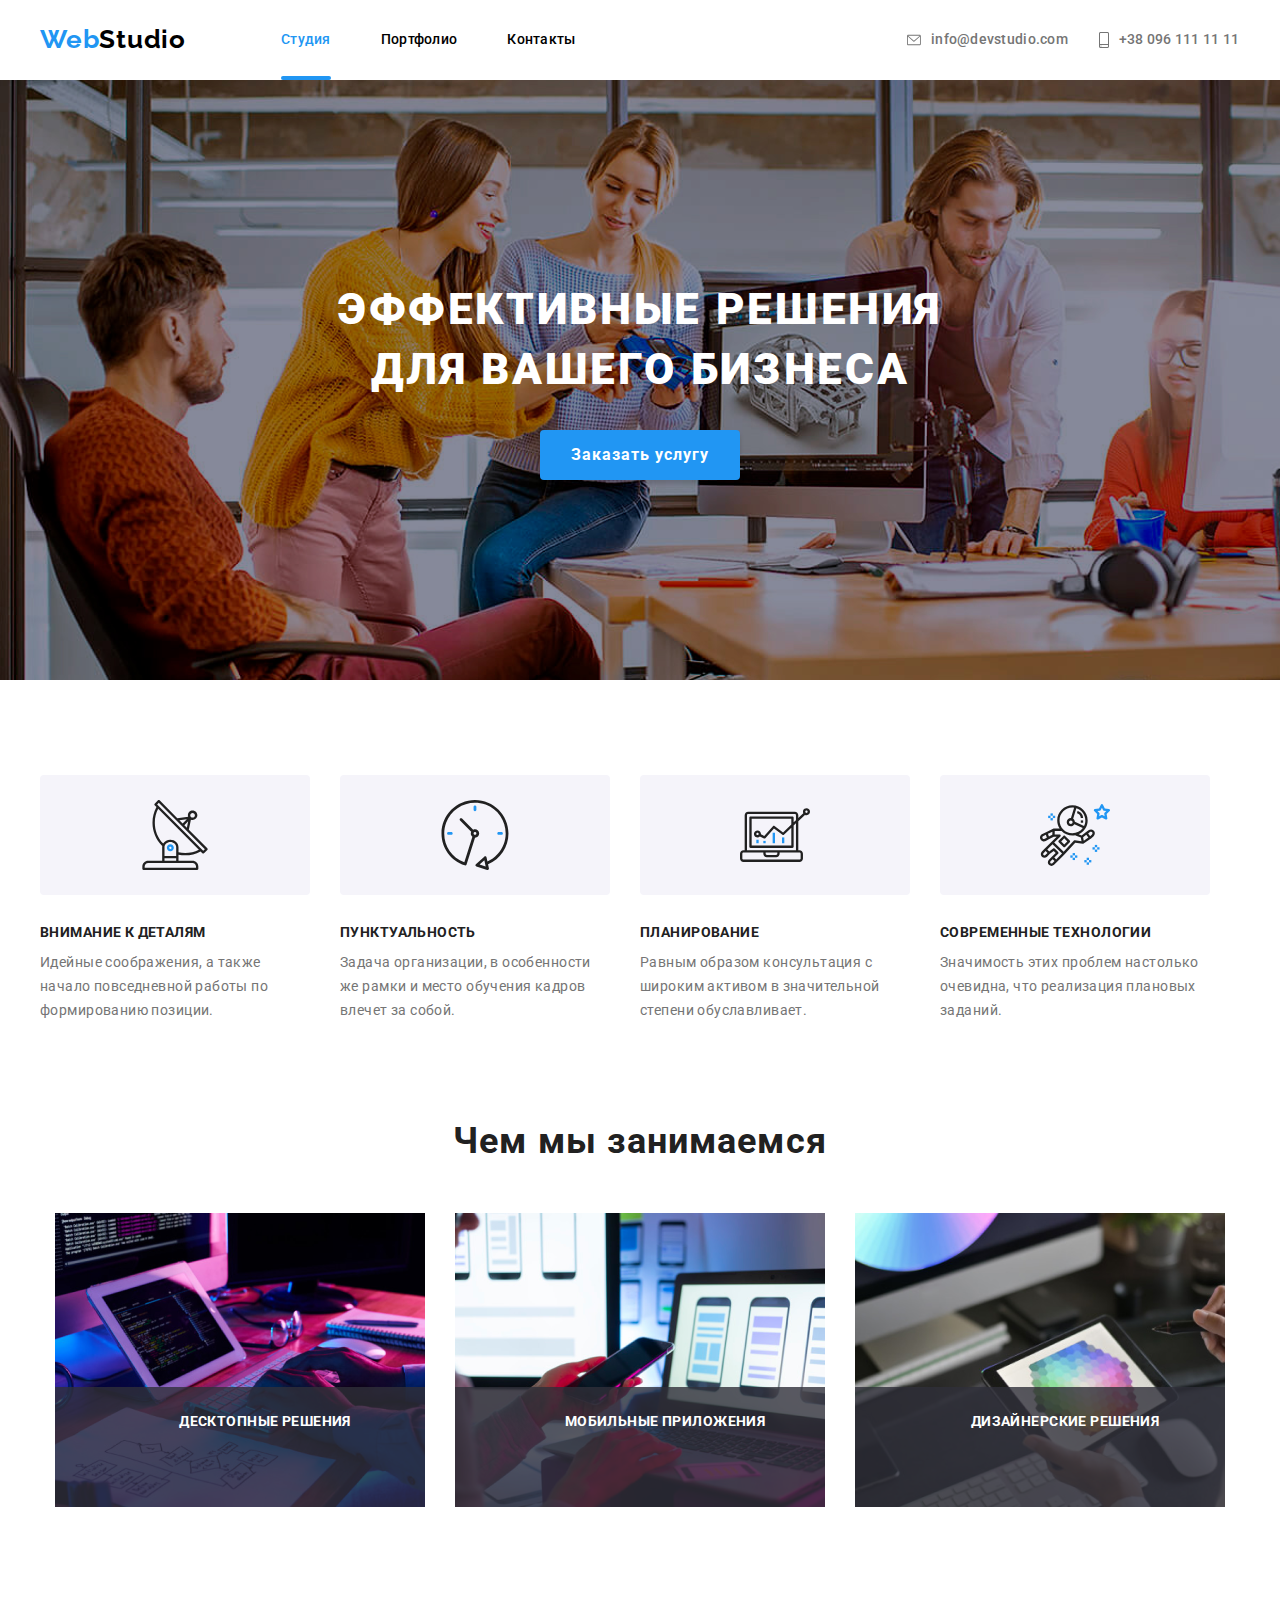
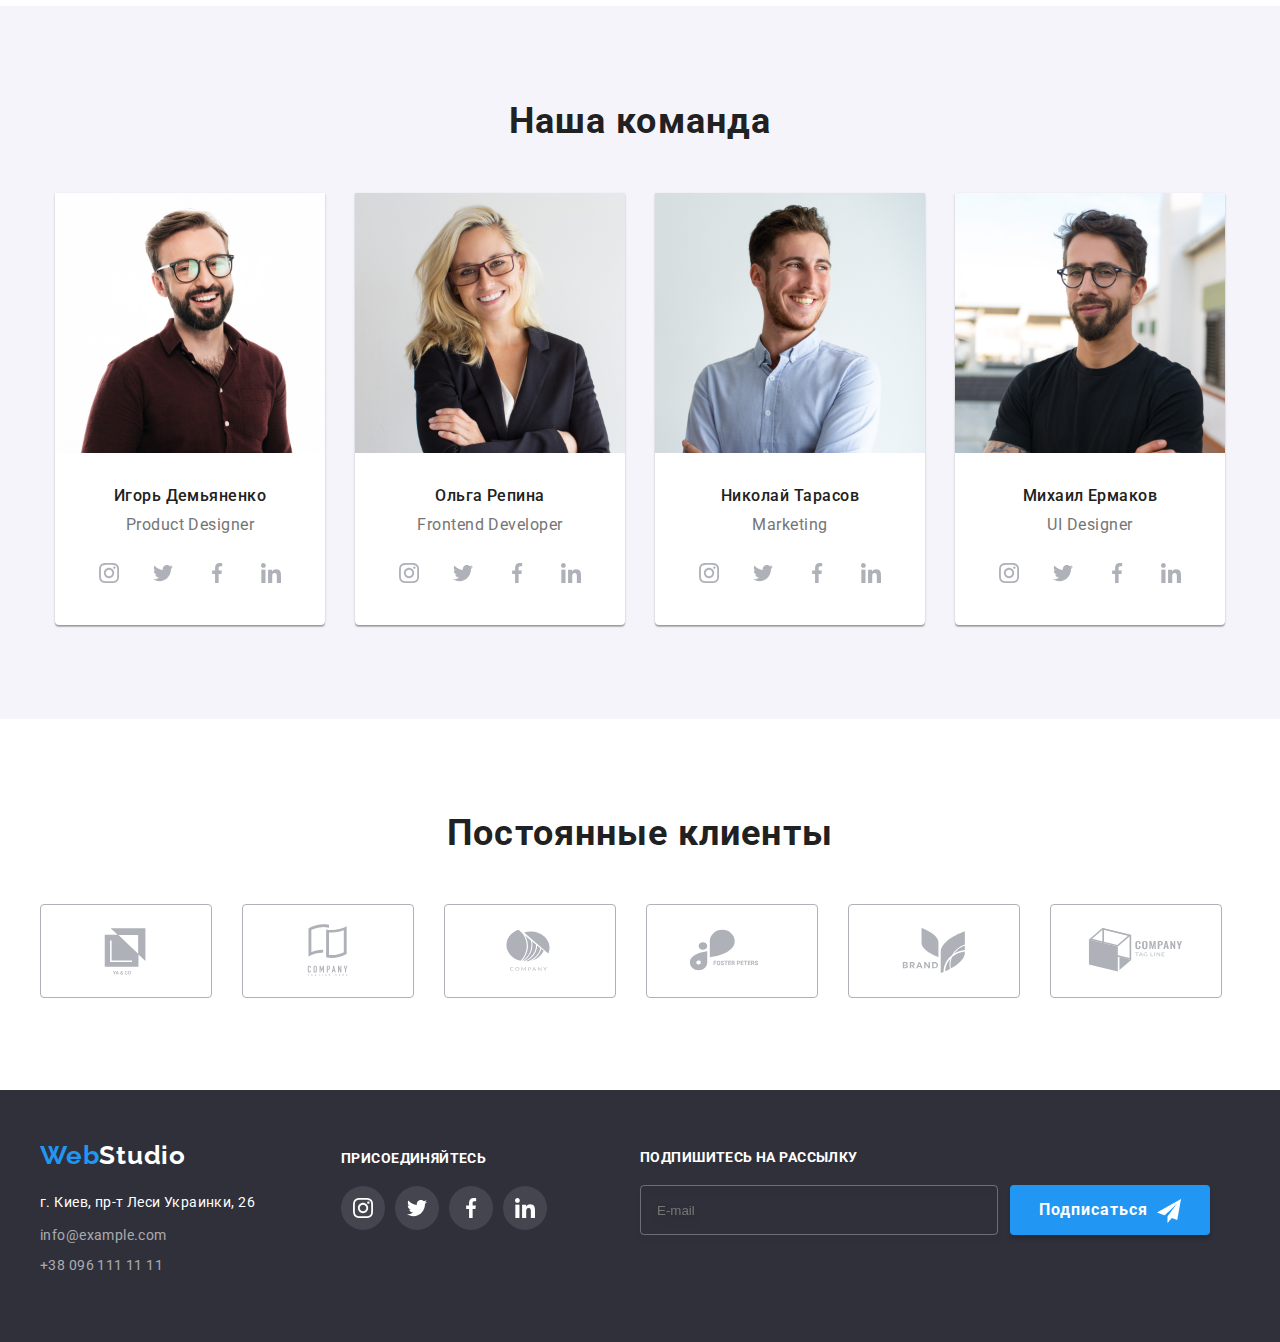
==== index.html @ ab93ab1d "Add files via upload" ====
<!DOCTYPE html>
<html lang="ru">
  <head>
    <meta charset="UTF-8" />
    <meta http-equiv="X-UA-Compatible" content="IE=edge" />
    <meta name="viewport" content="width=device-width, initial-scale=1.0" />
    <link rel="stylesheet" href="css/styles.css" />
    <link
      rel="stylesheet"
      href="https://cdnjs.cloudflare.com/ajax/libs/modern-normalize/1.1.0/modern-normalize.min.css"
      integrity="sha512-wpPYUAdjBVSE4KJnH1VR1HeZfpl1ub8YT/NKx4PuQ5NmX2tKuGu6U/JRp5y+Y8XG2tV+wKQpNHVUX03MfMFn9Q=="
      crossorigin="anonymous"
      referrerpolicy="no-referrer"
    />
    <link rel="stylesheet" href="./css/styles.css" />
    <link rel="preconnect" href="https://fonts.googleapis.com" />
    <link rel="preconnect" href="https://fonts.gstatic.com" crossorigin />
    <link
      href="https://fonts.googleapis.com/css2?family=Montserrat:wght@400;700&family=Raleway:wght@700&family=Roboto:wght@400;500;700;900&display=swap"
      rel="stylesheet"
    />
    <title lang="en">WebStudio</title>
    <link
      rel="stylesheet"
      href="https://cdnjs.cloudflare.com/ajax/libs/modern-normalize/1.1.0/modern-normalize.min.css"
      integrity="sha512-wpPYUAdjBVSE4KJnH1VR1HeZfpl1ub8YT/NKx4PuQ5NmX2tKuGu6U/JRp5y+Y8XG2tV+wKQpNHVUX03MfMFn9Q=="
      crossorigin="anonymous"
      referrerpolicy="no-referrer"
    />
  </head>
  <body>
    <!-- Header -->
    <header class="header">
      <div class="container-head container">
        <nav class="nav">
          <a lang="en" class="logo" href="./index.html"
            ><span class="logo-styles">Web</span>Studio</a
          >
          <ul class="nav-menu">
            <li class="nav-link current"><a target="_blank" href="./index.html">Студия</a></li>
            <li class="nav-link"><a target="_blank" href="./portfolio.html">Портфолио</a></li>
            <li class="nav-link"><a target="_blank" href="">Контакты</a></li>
          </ul>
        </nav>
        <ul class="contacts">
          <li class="contact-link">
            <a lang="en" class="mail-styles" href="mailto:info@devstudio.com"
              ><svg class="mail-icon" width="16" height="12" ;>
                <use href="./images/symbol-defs.svg#icon-envelope"></use>
              </svg>
              info@devstudio.com</a
            >
          </li>
          <li class="contact-link">
            <a class="tel-styles" href="tel:+380961111111"
              ><svg class="tel-icon" width="10" height="16" ;>
                <use href="./images/symbol-defs.svg#icon-smartphone"></use></svg
              >+38 096 111 11 11</a
            >
          </li>
        </ul>
      </div>
    </header>
    <!-- Main -->
    <main class="main">
      <div class="main-container">
        <!-- Hero -->
        <section class="hero">
          <h1 class="hero-title">
            Эффективные решения <br />
            для вашего бизнеса
          </h1>
          <button class="btn hero-button" data-modal-open type="button">Заказать услугу</button>
        </section>
        <!-- Peculiarities -->
        <section class="peculiarities">
          <div class="peculiarities-container">
            <ul class="peculiarities-list">
              <li class="peculiarities-item">
                <div class="peculiarities-box-icon"><svg width="70" height="70" class="peculiarities-icon antenna-icon"><use href="./images/symbol-defs.svg#icon-antenna"></use></svg></div>
                <h3 class="peculiarities-title">Внимание к деталям</h3>
                <p class="peculiarities-text">
                  Идейные соображения, а также начало повседневной работы по
                  формированию позиции.
                </p>
              </li>
              <li class="peculiarities-item">
                <div class="peculiarities-box-icon"><svg width="70" height="70"  class="peculiarities-icon clock-icon"><use href="./images/symbol-defs.svg#icon-clock"></use></svg></div>
                <h3 class="peculiarities-title">Пунктуальность</h3>
                <p class="peculiarities-text">
                  Задача организации, в особенности же рамки и место обучения
                  кадров влечет за собой.
                </p>
              </li>
              <li class="peculiarities-item">
                <div class="peculiarities-box-icon"><svg width="70" height="70"  class="peculiarities-icon diagram-icon"><use href="./images/symbol-defs.svg#icon-diagram"></use></svg></div>
                <h3 class="peculiarities-title">Планирование</h3>
                <p class="peculiarities-text">
                  Равным образом консультация с широким активом в значительной
                  степени обуславливает.
                </p>
              </li>
              <li class="peculiarities-item">
                <div class="peculiarities-box-icon"><svg width="70" height="70"  class="peculiarities-icon astronaut-icon"><use href="./images/symbol-defs.svg#icon-astronaut"></use></svg></div>
                <h3 class="peculiarities-title">Современные технологии</h3>
                <p class="peculiarities-text">
                  Значимость этих проблем настолько очевидна, что реализация
                  плановых заданий.
                </p>
              </li>
            </ul>
          </div>
        </section>
        <!-- About us -->
        <div class="about">
          <h2 class="about-title">Чем мы занимаемся</h2>
          <ul class="about-list">
            <li class="about-item">
              <img class=""
                src="./images/box1.png"
                alt="Веб разработка"
                width="370px"
                height="294px"
              />
              <p class="aboutimg-text">ДЕСКТОПНЫЕ РЕШЕНИЯ</p>
            </li>
            <li class="about-item">
              <img class=""
                src="./images/box2.png"
                alt="Мобильный дизайн"
                width="370px"
                height="294px"
              />
              <p class="aboutimg-text">МОБИЛЬНЫЕ ПРИЛОЖЕНИЯ</p>
            </li>
            <li class="about-item">
              <img class=""
                src="./images/box3.png"
                alt="Графический дизайн"
                width="370px"
                height="294px"
              />
              <p class="aboutimg-text">ДИЗАЙНЕРСКИЕ РЕШЕНИЯ</p
            </li>
          </ul>
        </div>
        <!-- Our team -->
        <section class="our-team">
          <div class="container">
            <h2 class="our-team-title">Наша команда</h2>
            <ul class="team-list">
              <li class="team-card">
                <img
                  src="./images/img.jpg"
                  alt="Игорь Демьяненко"
                  width="270px"
                  height="260px"
                />
                <h3 class="card-title">Игорь Демьяненко</h3>
                <p class="card-text" lang="en">Product Designer</p>
                <ul class="card-soc-list">
                  <li class="card-soc-item">
                    <a class="card-soc-link" href=""
                      ><svg class="card-icon" width="20" height="20" ;>
                        <use
                          href="./images/symbol-defs.svg#icon-instagram"
                        ></use></svg
                    ></a>
                    
                  </li>
                  <li class="card-soc-item">
                      <a class="card-soc-link" href=""
                        ><svg class="card-icon" width="20" height="20" ;>
                          <use
                            href="./images/symbol-defs.svg#icon-twitter"
                          ></use></svg></a
                    ></a>
                  </li>
                  <li class="card-soc-item">
                      <a class="card-soc-link" href=""
                        ><svg class="card-icon" width="20" height="20" ;>
                          <use
                            href="./images/symbol-defs.svg#icon-facebook"
                          ></use></svg></a
                    ></a>
                  </li>
                  <li class="card-soc-item">
                      <a class="card-soc-link" href=""
                        ><svg class="card-icon" width="20" height="20" ;>
                          <use
                            href="./images/symbol-defs.svg#icon-linkedin"
                          ></use></svg></a
                    ></a>
                  </li>
                </ul>
              </li>
              <li class="team-card">
                <img
                  src="./images/img11.jpg"
                  alt="Ольга Репина"
                  width="270px"
                  height="260px"
                />
                <h3 class="card-title">Ольга Репина</h3>
                <p class="card-text" lang="en">Frontend Developer</p>
                <ul class="card-soc-list">
                  <li class="card-soc-item">
                    <a class="card-soc-link" href=""
                      ><svg class="card-icon" width="20" height="20" ;>
                        <use
                          href="./images/symbol-defs.svg#icon-instagram"
                        ></use></svg
                    ></a>
                    
                  </li>
                  <li class="card-soc-item">
                      <a class="card-soc-link" href=""
                        ><svg class="card-icon" width="20" height="20" ;>
                          <use
                            href="./images/symbol-defs.svg#icon-twitter"
                          ></use></svg></a
                    ></a>
                  </li>
                  <li class="card-soc-item">
                      <a class="card-soc-link" href=""
                        ><svg class="card-icon" width="20" height="20" ;>
                          <use
                            href="./images/symbol-defs.svg#icon-facebook"
                          ></use></svg></a
                    ></a>
                  </li>
                  <li class="card-soc-item">
                      <a class="card-soc-link" href=""
                        ><svg class="card-icon" width="20" height="20" ;>
                          <use
                            href="./images/symbol-defs.svg#icon-linkedin"
                          ></use></svg></a
                    ></a>
                  </li>
                </ul>
              </li>
              <li class="team-card">
                <img
                  src="./images/img22.jpg"
                  alt="Николай Тарасов"
                  width="270px"
                  height="260px"
                />
                <h3 class="card-title">Николай Тарасов</h3>
                <p class="card-text" lang="en">Marketing</p>
                <ul class="card-soc-list">
                  <li class="card-soc-item">
                    <a class="card-soc-link" href=""
                      ><svg class="card-icon" width="20" height="20" ;>
                        <use
                          href="./images/symbol-defs.svg#icon-instagram"
                        ></use></svg
                    ></a>
                    
                  </li>
                  <li class="card-soc-item">
                      <a class="card-soc-link" href=""
                        ><svg class="card-icon" width="20" height="20" ;>
                          <use
                            href="./images/symbol-defs.svg#icon-twitter"
                          ></use></svg></a
                    ></a>
                  </li>
                  <li class="card-soc-item">
                      <a class="card-soc-link" href=""
                        ><svg class="card-icon" width="20" height="20" ;>
                          <use
                            href="./images/symbol-defs.svg#icon-facebook"
                          ></use></svg></a
                    ></a>
                  </li>
                  <li class="card-soc-item">
                      <a class="card-soc-link" href=""
                        ><svg class="card-icon" width="20" height="20" ;>
                          <use
                            href="./images/symbol-defs.svg#icon-linkedin"
                          ></use></svg></a
                    ></a>
                  </li>
                </ul>
              </li>
              <li class="team-card">
                <img
                  src="./images/img33.jpg"
                  alt="Михаил Ермаков"
                  width="270px"
                  height="260px"
                />
                <h3 class="card-title">Михаил Ермаков</h3>
                <p class="card-text" lang="en">UI Designer</p>
                <ul class="card-soc-list">
                  <li class="card-soc-item">
                    <a class="card-soc-link" href=""
                      ><svg class="card-icon" width="20" height="20" ;>
                        <use
                          href="./images/symbol-defs.svg#icon-instagram"
                        ></use></svg
                    ></a>
                    
                  </li>
                  <li class="card-soc-item">
                      <a class="card-soc-link" href=""
                        ><svg class="card-icon" width="20" height="20" ;>
                          <use
                            href="./images/symbol-defs.svg#icon-twitter"
                          ></use></svg></a
                    ></a>
                  </li>
                  <li class="card-soc-item">
                      <a class="card-soc-link" href=""
                        ><svg class="card-icon" width="20" height="20" ;>
                          <use
                            href="./images/symbol-defs.svg#icon-facebook"
                          ></use></svg></a
                    ></a>
                  </li>
                  <li class="card-soc-item">
                      <a class="card-soc-link" href=""
                        ><svg class="card-icon" width="20" height="20" ;>
                          <use
                            href="./images/symbol-defs.svg#icon-linkedin"
                          ></use></svg></a
                    ></a>
                  </li>
                </ul>
              </li>
            </ul>
          </div>
        </section>
        <section class="regular">
          <div class="regular-container container">
          <h2 class="regular-title">Постоянные клиенты</h2>
          <ul class="regular-list">
            <li class="regular-item"><a class="regular-link" href=""><svg class="regular-icon" width="106" height="60"><use href="./images/symbol-defs.svg#icon-Logo"></use></svg></a></li>
            <li class="regular-item"><a class="regular-link" href=""><svg class="regular-icon" width="106" height="60"><use href="./images/symbol-defs.svg#icon-Logo-1"></use></svg></a></li>
            <li class="regular-item"><a class="regular-link" href=""><svg class="regular-icon" width="106" height="60"><use href="./images/symbol-defs.svg#icon-Logo-2"></use></svg></a></li>
            <li class="regular-item"><a class="regular-link" href=""><svg class="regular-icon" width="106" height="60"><use href="./images/symbol-defs.svg#icon-Logo-3"></use></svg></a></li>
            <li class="regular-item"><a class="regular-link" href=""><svg class="regular-icon" width="106" height="60"><use href="./images/symbol-defs.svg#icon-Logo-4"></use></svg></a></li>
            <li class="regular-item"><a class="regular-link" href=""><svg class="regular-icon" width="106" height="60"><use href="./images/symbol-defs.svg#icon-Logo-6"></use></svg></a></li>
          </ul>
          </div>
        </section>
      </div>
    </main>
    <!-- Footer -->
    <footer class="footer">
      <div class="footer-container container">
        <div class="footer-content">
          <a class="footer-logo" lang="en" href="index.html"
          ><span class="logo-styles">Web</span>Studio</a
        >
        <address class="address">
          <a href="https://goo.gl/maps/aNRmM5jgGCXuYNQ1A" class="footer-link"
            >г. Киев, пр-т Леси Украинки, 26</a
          >
          <ul class="footer-contacts">
            <a lang="en" class="footer-mail" href="mailto:info@example.com"
              >info@example.com</a
            >
            
            <a class="footer-tel" href="tel:+380961111111">+38 096 111 11 11</a>
          </ul>
        </address>
        </div>
      <div class="footer-social">
        <h3 class="footer-social-title">Присоединяйтесь</h3>
        <ul class="footer-soc-list">
                  <li class="card-soc-item footer-soc">
                    <a class="card-soc-link" href=""
                      ><svg class="card-icon" width="20" height="20" ;>
                        <use
                          href="./images/symbol-defs.svg#icon-instagram-white"
                        ></use></svg
                    ></a>
                    
                  </li>
                  <li class="card-soc-item footer-soc">
                      <a class="card-soc-link" href=""
                        ><svg class="card-icon" width="20" height="20" ;>
                          <use
                            href="./images/symbol-defs.svg#icon-twitter-white"
                          ></use></svg></a
                    ></a>
                  </li>
                  <li class="card-soc-item footer-soc">
                      <a class="card-soc-link" href=""
                        ><svg class="card-icon" width="20" height="20" ;>
                          <use
                            href="./images/symbol-defs.svg#icon-facebook-white"
                          ></use></svg></a
                    ></a>
                  </li>
                  <li class="card-soc-item footer-soc">
                      <a class="card-soc-link" href=""
                        ><svg class="card-icon" width="20" height="20" ;>
                          <use
                            href="./images/symbol-defs.svg#icon-linkedin-white"
                          ></use></svg></a
                    ></a>
                  </li>
                </ul>
      </div>
      <div class="footer-invite">
        <p class="footer-invite-text">подпишитесь на рассылку</p>
        <div class="footer-invite-wrap">
        <form class="footer-invite-form">
          <input class="footer-invite-input" type="email" name="invite-email" id="invite-email" placeholder="E-mail">
        <button class="invite-btn" type="submit">Подписаться<img class="invite-img" src="./images/icon send.png" alt="иконка отправить" width="24px" height="24px"></button>
        </form>
      </div>
      </div>
      </div>
    </footer>
    <div class="backdrop is-hidden" data-modal>
      <div class="modal">
        <button class="modal-btnclose" data-modal-close type="button"><svg class="modalbtn-close-svg" width="14" height="14"><use href="./images/symbol-defs.svg#icon-modal-btnclose"></use></svg></button>
        <p class="modal-title">Оставьте свои данные, мы вам перезвоним</p>
        <form class="modal-form">
          <label for="modal-input-name" class="modal-input-label">Имя</label>
          <div class="modal-input-container"><input type="text" id="modal-input-name" class="modal-input-name modal-input"><svg class="modal-name-icon" width="18" height="18"><use href="./images/symbol-defs.svg#icon-person"></use></svg>
          </div>
          <label for="modal-input-tel" class="modal-input-label">Телефон</label>
          <div class="modal-input-container">
            <input type="tel" id="modal-input-tel" class="modal-input-tel modal-input"><svg class="modal-name-icon" width="18" height="18"><use href="./images/symbol-defs.svg#icon-phone-modal"></use></svg>
          </div>
          <label for="modal-input-email" class="modal-input-label">Почта</label>
          <div class="modal-input-container">
            <input type="email" id="modal-input-email" class="modal-input-email modal-input"><svg class="modal-name-icon" width="18" height="18"><use href="./images/symbol-defs.svg#icon-email"></use></svg>
          </div>
          <label for="input-comment" class="modal-textarea-label">Комментарий</label>
          <div class="modal-textarea-container"><textarea placeholder="Введите текст" id="input-comment" name="input-comment" class="modal-textarea"></textarea></div>
          <div class="modal-checkbox-container"><input id="modal-checkbox" type="checkbox" class="is-hidden def-checkbox"><label for="modal-checkbox" class="modal-label-checkbox"><p class="modal-checkbox-text">Соглашаюсь с рассылкой и принимаю <a target="_blank" href="" class="modal-checkbox-link">Условия договора</a></p></label></div>
          <button type="submit" class="modal-btnsubmit">Отправить</button>
        </form>
      </div>
    </div>
    <script src="./js/modal.js"></script>
  </body>
</html>
---- css/styles.css ----
root {
  --text-color: #212121;
  --background-btn: #f5f4fa;
  --btncolor-hover: #2196f3;
  --btntext-hover: #ffffff;
}

body {
  font-family: "Roboto", sans-serif;
  margin: 0;
  padding: 0;
}
button {
  cursor: pointer;
}
ul {
  padding-inline-start: 0px;
  margin: 0px;
  padding: 0px;
}
a {
  color: inherit;
  text-decoration: none;
}
li {
  list-style-type: none;
}

/* ----------HEADER---------- */

.header {
  display: block;
  height: 80px;
  max-height: 80px;
  margin: 0 auto;
  border-left: none;
  border-right: none;
  border-top: none;
}
.container-head {
  display: flex;
  height: 80px;
}
.portfolio-header {
  border: 1px solid #ececec;
  border-left: none;
  border-top: none;
  border-right: none;
}
.logo {
  color: #000000;
  font-family: "Raleway";
  font-style: normal;
  font-weight: 700;
  font-size: 26px;
  line-height: 1.19px;
  letter-spacing: 0.03em;
  margin-right: 95px;
}
.logo-styles {
  color: #2196f3;
}

.nav {
  display: flex;
  align-items: center;
  margin-right: auto;
}
.portfolio-nav {
  align-items: center;
  display: flex;
  margin-right: auto;
}

.nav-menu {
  align-items: center;
  display: flex;
}
.nav-link {
  font-family: "Roboto";
  font-style: normal;
  font-weight: 500;
  font-size: 14px;
  line-height: 1.14;
  letter-spacing: 0.02em;
}
.current::after {
  content: "";
  position: absolute;
  width: 100%;
  height: 4px;
  background-color: #2196f3;
  border-radius: 2px;
  left: 0;
  bottom: -32px;
}
.nav-link:not(:last-child) {
  margin-right: 50px;
}
.current {
  color: #2196f3;
  position: relative;
}
.nav-link:hover,
.nav-link:focus {
  color: #2196f3;
  transition: color 250ms cubic-bezier(0.4, 0, 0.2, 1);
}
.contacts {
  display: inline;
  display: flex;
  align-items: center;
}
.contact-link {
  height: 17px;
}
.contact-link:not(:last-child) {
  margin-right: 30px;
}
.contact-link > .tel-styles {
  justify-content: center;
  align-items: center;
}
.mail-styles {
  font-family: "Roboto";
  font-style: normal;
  font-weight: 500;
  font-size: 14px;
  line-height: 1.14;
  letter-spacing: 0.02em;
  width: 135px;
  color: #757575;
  align-items: center;
  height: 16px;
  width: 161px;
  display: flex;
  align-items: center;
  justify-content: center;
  display: flex;
}
.mail-styles:hover,
.mail-styles:focus {
  color: #2196f3;
  transition: color 250ms cubic-bezier(0.4, 0, 0.2, 1);
}

.mail-icon {
  margin-right: 10px;
  fill: currentColor;
  display: flex;
  justify-items: center;
}

.tel-styles {
  font-family: "Roboto";
  font-style: normal;
  font-weight: 500;
  font-size: 14px;
  line-height: 1.14;
  letter-spacing: 0.02em;
  color: #757575;
  width: 142px;
  height: 16px;
  align-content: center;
  display: flex;
}
.tel-styles:hover,
.tel-styles:focus {
  color: #2196f3;
  transition: color 250ms cubic-bezier(0.4, 0, 0.2, 1);
}
.tel-styles > .tel-icon {
}
.tel-icon {
  margin-right: 10px;
  fill: currentColor;
}

/* ----------MAIN---------- */

/* ----------HERO---------- */

.hero {
  height: 600px;
  background-image: url(../images/herobg.png);
}
.hero-title {
  padding-bottom: 30px;
  font-family: "Roboto";
  font-style: normal;
  font-weight: 900;
  font-size: 44px;
  line-height: 1.36;
  text-align: center;
  letter-spacing: 0.06em;
  text-transform: uppercase;
  padding-top: 200px;
  color: #ffffff;
  margin: 0;
}
.hero-button {
  width: 200px;
  height: 50px;
  background-color: #2196f3;
  color: #fff;
  font-family: "Roboto";
  font-style: normal;
  font-weight: 700;
  font-size: 16px;
  line-height: 1.88;
  align-items: center;
  text-align: center;
  letter-spacing: 0.06em;
  cursor: pointer;
  border: none;
  box-shadow: 0px 4px 4px rgba(0, 0, 0, 0.15);
  border-radius: 4px;
  margin-top: 30px;
  margin: 0 auto;
  display: block;
}
.hero-button:hover {
  background-color: #188ce8;
  box-shadow: 0px 4px 4px rgba(0, 0, 0, 0.15);
}

/* ----------PECULIARITIES---------- */

.peculiarities {
  padding: 95px 0;
  margin: 0 auto;
}
.peculiarities-container {
  width: 1200px;
  margin: 0 auto;
  box-sizing: border-box;
}
.peculiarities-list {
  display: flex;
}
.peculiarities-item {
  width: 270px;
  height: 251px;
}
.peculiarities-box-icon {
  width: 270px;
  height: 120px;
  background-color: #f5f4fa;
  margin-bottom: 30px;
  text-align: center;
  justify-content: center;
  display: flex;
  border-radius: 4px;
}
.peculiarities-icon {
  margin: auto;
}
.peculiarities-item > img {
  margin-bottom: 30px;
}
.peculiarities-item:not(:last-child) {
  margin-right: 30px;
}
.peculiarities-title {
  font-family: "Roboto";
  font-weight: 700;
  font-size: 14px;
  line-height: 1.14;
  letter-spacing: 0.03em;
  text-transform: uppercase;
  color: #212121;
  margin: 0;
  margin-bottom: 10px;
}
.peculiarities-text {
  font-family: "Roboto";
  font-style: normal;
  font-weight: 400;
  font-size: 14px;
  line-height: 1.71;
  letter-spacing: 0.03em;
  color: #757575;
  margin: 0;
}

/* ----------ABOUT---------- */

.about {
  width: 1200px;
  height: 390px;
  margin: 0 auto;
  margin-bottom: 95px;
}
.about-title {
  font-family: "Roboto";
  font-style: normal;
  font-weight: 700;
  font-size: 36px;
  line-height: 1.16;
  text-align: center;
  letter-spacing: 0.03em;
  color: #212121;
  margin: 0;
  margin-bottom: 50px;
}
.about-list {
  display: flex;
  justify-content: center;
}
.about-item {
  position: relative;
  overflow: hidden;
  width: 370px;
  height: 294px;
}
.about-item:not(:last-child) {
  margin-right: 30px;
}
.aboutimg-text {
  position: absolute;
  width: 370px;
  height: 70px;
  font-family: "Roboto";
  font-weight: 700;
  font-size: 14px;
  line-height: 1.42;
  text-align: center;
  letter-spacing: 0.03em;
  margin: 0;
  color: #fff;
  bottom: 0;
  background: #2f303acc;
  padding: 25px;
}

/* ----------TEAM---------- */

.our-team {
  background: #f5f4fa;
  padding-bottom: 94px;
  padding-top: 95px;
}
.container {
  width: 1200px;
  padding-left: 15px;
  padding-right: 15px;
  margin: 0 auto;
}
.our-team-title {
  font-family: "Roboto";
  font-style: normal;
  font-weight: 700;
  font-size: 36px;
  line-height: 1.16;
  text-align: center;
  letter-spacing: 0.03em;
  color: #212121;
  margin: 0;
  margin-bottom: 50px;
}
.team-list {
  display: flex;
  margin-top: 50px;
  margin: 0 auto;
  justify-content: center;
}
.team-card {
  box-shadow: 0px 1px 3px rgba(0, 0, 0, 0.12), 0px 1px 1px rgba(0, 0, 0, 0.14),
    0px 2px 1px rgba(0, 0, 0, 0.2);
  border-radius: 0px 0px 4px 4px;
  background-color: #fff;
}
.team-card:not(:last-child) {
  margin-right: 30px;
}
.card-text-container {
  padding: 30px 70px;
  height: 108px;
}
.card-title {
  padding-top: 30px;
  margin: 0;
  margin-bottom: 10px;
  font-family: "Roboto";
  font-style: normal;
  font-weight: 500;
  font-size: 16px;
  line-height: 1.18;
  text-align: center;
  letter-spacing: 0.03em;
  color: #212121;
}
.card-text {
  font-family: "Roboto";
  font-style: normal;
  font-weight: 400;
  font-size: 16px;
  line-height: 1.18;
  text-align: center;
  letter-spacing: 0.03em;
  color: #757575;
  margin: 0;
  padding-bottom: 16px;
}

.card-soc-list {
  display: flex;
  justify-content: center;
  margin-bottom: 30px;
}
.card-soc-item {
  width: 44px;
  height: 44px;
}
.footer-soc {
}
.card-soc-item:not(:last-child) {
  margin-right: 10px;
}
.card-soc-link {
  width: 100%;
  height: 100%;
  border-radius: 50%;
  display: flex;
  justify-content: center;
  align-items: center;
  background: rgba(255, 255, 255, 0.1);
  transition: background-color 250ms cubic-bezier(0.4, 0, 0.2, 1);
}
.card-soc-link:hover,
.card-soc-link:focus {
  background-color: #2196f3;
  transition: background-color 250ms cubic-bezier(0.4, 0, 0.2, 1);
}
.card-soc-link:hover > .card-icon,
.card-soc-link:focus > .card-icon {
  fill: #fff;
  transition: fill 250ms cubic-bezier(0.4, 0, 0.2, 1);
}
.card-icon {
  fill: #afb1b8;
  transition: fill 250ms cubic-bezier(0.4, 0, 0.2, 1);
}

/* --------------------------------------------REGULAR-------------------------- */

.regular {
}
.regular-container {
  padding: 94px 0;
}
.regular-title {
  font-family: "Roboto";
  font-style: normal;
  font-weight: 700;
  font-size: 36px;
  line-height: 1.16;
  text-align: center;
  letter-spacing: 0.03em;
  color: #212121;
  margin: 0;
  margin-bottom: 50px;
}
.regular-list {
  display: flex;
  height: 92px;
}
.regular-item {
  width: 170px;
  height: 92px;
  margin: 0 auto;
  border: 1px solid #afb1b8;
  margin: 0;
  border-radius: 4px;
  transition-duration: 250ms;
  transition-timing-function: cubic-bezier(0.4, 0, 0.2, 1);
}
.regular-item:hover,
.regular-item:focus {
  border: 1px solid #2196f3;
  transition: border 250ms cubic-bezier(0.4, 0, 0.2, 1);
}

.regular-link:hover > .regular-icon,
.regular-link:focus > .regular-icon {
  fill: #2196f3;
  transition-duration: 250ms;
  transition-timing-function: cubic-bezier(0.4, 0, 0.2, 1);
}
.regular-link {
  width: 100%;
  height: 100%;
  display: flex;
  justify-content: center;
  align-items: center;
  transition-duration: 250ms;
  transition-timing-function: cubic-bezier(0.4, 0, 0.2, 1);
}
.regular-item:not(:last-child) {
  margin-right: 30px;
}
.regular-icon {
  display: flex;
  justify-content: center;
  align-items: center;
  fill: #afb1b8;
}

/* ----------FOOTER---------- */

.footer {
  background: #2f303a;
  height: 252px;
}
.footer-container {
  height: 252px;
  display: flex;
}
.footer-content {
  height: 132px;
  width: 231px;
  margin-right: 70px;
  padding-top: 50px;
}
.footer-contacts {
  padding-bottom: 60px;
}
.footer-logo {
  display: block;
  font-family: "Raleway";
  font-style: normal;
  font-weight: 700;
  font-size: 26px;
  line-height: 1.19;
  letter-spacing: 0.03em;
  margin-bottom: 20px;
  color: #ffffff;
  width: 145px;
  height: 31px;
}
.address {
  width: 231px;
  height: 81px;
}
.footer-link {
  display: block;
  font-family: "Roboto";
  font-style: normal;
  font-weight: 400;
  font-size: 14px;
  line-height: 1.71;
  letter-spacing: 0.03em;
  color: #ffffff;
  margin-bottom: 9px;
}
.footer-mail {
  display: block;
  font-family: "Roboto";
  font-style: normal;
  font-weight: 400;
  font-size: 14px;
  line-height: 1.71;
  letter-spacing: 0.03em;
  color: rgba(255, 255, 255, 0.6);
  width: 231px;
  height: 21px;
  margin-bottom: 9px;
}
.footer-mail:hover,
.footer-mail:focus {
  color: #2196f3;
  transition: color 250ms cubic-bezier(0.4, 0, 0.2, 1);
}
.footer-tel {
  display: block;
  font-family: "Roboto";
  font-style: normal;
  font-weight: 400;
  font-size: 14px;
  line-height: 1.71;
  letter-spacing: 0.03em;
  color: rgba(255, 255, 255, 0.6);
  width: 231px;
  height: 21px;
}
.footer-tel:hover,
.footer-tel:focus {
  color: #2196f3;
  transition: color 250ms cubic-bezier(0.4, 0, 0.2, 1);
}
.footer-social {
  padding-top: 60px;
  width: 206px;
  height: 80px;
  margin-right: 93px;
}
.footer-social-title {
  margin: 0;
  margin-bottom: 20px;
  font-family: "Roboto";
  font-style: normal;
  font-weight: 700;
  font-size: 14px;
  line-height: 16px;
  letter-spacing: 0.03em;
  text-transform: uppercase;
  color: #fff;
}
.footer-soc-list {
  display: flex;
  justify-content: center;
}
.footer-invite {
  padding-top: 59px;
}
.footer-invite-text {
  font-family: "Roboto";
  font-style: normal;
  font-weight: 700;
  font-size: 14px;
  line-height: 16px;
  letter-spacing: 0.03em;
  text-transform: uppercase;
  color: #ffffff;
  margin: 0;
  margin-bottom: 20px;
}
.footer-invite-wrap {
}
.footer-invite-form {
  box-sizing: border-box;
  display: flex;
}
.footer-invite-input {
  margin-right: 12px;
  border: 1px solid rgba(255, 255, 255, 0.3);
  filter: drop-shadow(0px 4px 4px rgba(0, 0, 0, 0.15));
  border-radius: 4px;
  background-color: transparent;
  width: 358px;
  height: 50px;
  outline: none;
  padding-left: 16px;
  color: rgba(255, 255, 255, 0.75);
  box-sizing: border-box;
}
.invite-btn {
  width: 200px;
  height: 50px;
  font-family: "Roboto";
  font-style: normal;
  font-weight: 700;
  font-size: 16px;
  line-height: 1.88;
  align-items: center;
  text-align: center;
  letter-spacing: 0.06em;
  color: #ffffff;
  background: #2196f3;
  box-shadow: 0px 4px 4px rgba(0, 0, 0, 0.15);
  border-radius: 4px;
  border: none;
}
.invite-btn:hover {
  background-color: #188ce8;
  box-shadow: 0px 4px 4px rgba(0, 0, 0, 0.15);
}
.invite-img {
  vertical-align: middle;
  margin-left: 9px;
}

/* ----------PORTFOLIO STYLES---------- */

/* ----------HEADER---------- */

/* ----------MAIN---------- */

.main-section-portfolio {
  padding-bottom: 95px;
}
.container-main {
  width: 1200px;
  padding: 0 15px;
  margin: 0 auto;
}
.main-btn {
  height: 55px;
  margin-top: 95px;
  margin-bottom: 30p;
  text-align: center;
  margin-bottom: 30px;
}
.mainbtn-item {
  display: inline;
}
.mainbtn-item:not(:last-child) {
  margin-right: 10px;
}
.mainbtn {
  background: #f5f4fa;
  border-radius: 4px;
  font-family: "Roboto";
  font-style: normal;
  font-weight: 500;
  font-size: 16px;
  line-height: 1.62;
  text-align: center;
  letter-spacing: 0.03em;
  border: none;
  color: #212121;
  cursor: pointer;
  width: 130px;
  height: 40px;
}
.mainbtn:hover,
.mainbtn:focus {
  color: #ffffff;
  background: #2196f3;
  box-shadow: 0px 3px 1px rgba(0, 0, 0, 0.1), 0px 1px 2px rgba(0, 0, 0, 0.08),
    0px 2px 2px rgba(0, 0, 0, 0.12);
  border-radius: 4px;
  transition: color 250ms cubic-bezier(0.4, 0, 0.2, 1),
    background 250ms cubic-bezier(0.4, 0, 0.2, 1),
    box-shadow 250ms cubic-bezier(0.4, 0, 0.2, 1),
    border-radius 250ms cubic-bezier(0.4, 0, 0.2, 1);
}
.current-filter {
  color: #ffffff;
  background: #2196f3;
  box-shadow: 0px 3px 1px rgba(0, 0, 0, 0.1), 0px 1px 2px rgba(0, 0, 0, 0.08),
    0px 2px 2px rgba(0, 0, 0, 0.12);
  border-radius: 4px;
}
.mainbtn-all {
  width: 75px;
}
.mainbtn-websites {
  width: 130px;
}
.mainbtn-app {
  width: 145px;
}
.mainbtn-design {
  width: 105px;
}
.mainbtn-marketing {
  width: 130px;
}
.cards {
  margin: 0 auto;
}

.main-cards {
  display: flex;
  flex-wrap: wrap;
  margin: 0;
}
.card {
  display: inline-block;
  width: 370px;
  height: 405px;
  box-sizing: border-box;
  border: 1px solid #eeeeee;
  margin-bottom: 30px;
  margin-right: 30px;
  transition-property: box-shadow;
  transition-duration: 250ms;
  transition-timing-function: cubic-bezier(0.4, 0, 0.2, 1);
}
.card:nth-child(3n) {
  margin-right: 0px;
}
.card:nth-child(n + 6) {
  margin-bottom: 0;
}
.card:last-child {
  margin: 0;
}
.card:hover,
.card:focus {
  box-shadow: 0px 1px 1px rgba(0, 0, 0, 0.12), 0px 4px 4px rgba(0, 0, 0, 0.06),
    1px 4px 6px rgba(0, 0, 0, 0.16);
  transition: box-shadow 250ms cubic-bezier(0.4, 0, 0.2, 1);
}

.card-animation {
  position: absolute;
  top: 0;
  margin: 0;
  background: rgba(33, 150, 243, 0.9);
  height: 100%;
  width: 100%;
  color: #fff;
  font-family: "Roboto";
  font-size: 18px;
  line-height: 1.56;
  letter-spacing: 0.03em;
  padding: 63px 24px;
  transform: translateY(100%);
  transition-property: transform;
  transition-duration: 250ms;
  transition-timing-function: cubic-bezier(0.4, 0, 0.2, 1);
}

.card:hover .card-animation,
.card:focus .card-animation {
  transform: translateY(0);
  transition-property: transform;
  transition-duration: 250ms;
  transition-timing-function: cubic-bezier(0.4, 0, 0.2, 1);
}

.card-thumb {
  position: relative;
  overflow: hidden;
}

.text-card {
  width: 322px;
  height: 70px;
  padding: 20px 24px;
}
.card-title-portfolio {
  font-family: "Roboto";
  font-style: normal;
  font-weight: 700;
  font-size: 18px;
  line-height: 2;
  letter-spacing: 0.06em;
  color: #212121;
  text-align: left;
  margin: 0;
  margin-bottom: 4px;
  width: 322px;
}
.card-text-portfolio {
  font-family: "Roboto";
  font-style: normal;
  font-weight: 400;
  font-size: 16px;
  line-height: 1.88;
  letter-spacing: 0.03em;
  color: #757575;
  text-align: left;
  margin: 0;
}

/* ----------FOOTER---------- */

.portfolio-footer {
  background: #2f303a;
}
.container-footer {
  height: 255px;
}

/* -----------------------------------MODAL------------------------ */

.backdrop {
  width: 100%;
  height: 100%;
  box-shadow: 0px 1px 3px rgba(0, 0, 0, 0.12), 0px 1px 1px rgba(0, 0, 0, 0.14),
    0px 2px 1px rgba(0, 0, 0, 0.2);
  border-radius: 4px;
  position: fixed;
  top: 0;
  transition: opacity 250ms cubic-bezier(0.4, 0, 0.2, 1);
  background: rgba(0, 0, 0, 0.2);
}
.modal {
  width: 528px;
  min-height: 581px;
  border-radius: 4px;
  background-color: #fff;
  position: absolute;
  top: 50%;
  left: 50%;
  transform: translate(-50%, -50%);
  padding: 40px;
}
.modal-btnclose {
  border-radius: 50%;
  background-color: #fff;
  border: 1px solid rgba(0, 0, 0, 0.1);
  width: 30px;
  height: 30px;
  position: absolute;
  right: 8px;
  top: 8px;
}
.modal-btnclose:hover > svg,
.modal-btnclose:focus > svg {
  fill: #2196f3;
  transition: fill 250ms cubic-bezier(0.4, 0, 0.2, 1);
}
.modalbtn-close-svg {
  position: absolute;
  top: 50%;
  left: 50%;
  transform: translate(-50%, -50%);
  transition: ill 250ms cubic-bezier(0.4, 0, 0.2, 1);
}
.modal-title {
  font-family: "Roboto";
  font-style: normal;
  font-weight: 700;
  font-size: 20px;
  line-height: 1.15;
  text-align: center;
  letter-spacing: 0.03em;
  color: #212121;
  margin: 0;
  margin-bottom: 12px;
}
.modal-form {
  height: auto;
}
.modal-input-label {
  margin-bottom: 4px;
  font-family: "Roboto";
  font-style: normal;
  font-weight: 400;
  font-size: 12px;
  line-height: 14px;
  letter-spacing: 0.01em;
  color: #757575;
  display: block;
}
.modal-input-container:hover > .modal-input,
.modal-input-container:focus > .modal-input {
  border-color: #2196f3;
  transition: border-color 250ms cubic-bezier(0.4, 0, 0.2, 1);
}
.modal-input-container {
  position: relative;
  height: 40px;
  margin-bottom: 10px;
}
.modal-textarea-label {
  display: block;
  margin-bottom: 4px;
  font-family: "Roboto";
  font-size: 12px;
  line-height: 1.16;
  letter-spacing: 0.01em;
  color: #757575;
}
.modal-input-container:hover > svg,
.modal-input-container:focus > svg {
  fill: #2196f3;
  transition: fill 250ms cubic-bezier(0.4, 0, 0.2, 1);
}
.modal-input {
  outline: none;
  width: 100%;
  margin-bottom: 10px;
  height: 40px;
  padding-left: 42px;
  border: 1px solid rgba(33, 33, 33, 0.2);
  border-radius: 4px;
  box-sizing: border-box;
}
.modal-name-icon {
  top: 0;
  left: 0;
  position: absolute;
  left: 12px;
  top: 11px;
}
.modal-input-tel {
}
.modal-input-email {
}
.modal-textarea-container {
  margin-bottom: 20px;
}
.modal-textarea-container:hover > .modal-textarea,
.modal-textarea-container:focus > .modal-textarea {
  border-color: #2196f3;
  transition: border-color 250ms cubic-bezier(0.4, 0, 0.2, 1);
}
.modal-textarea {
  width: 100%;
  resize: none;
  outline: none;
  height: 120px;
  border: 1px solid rgba(33, 33, 33, 0.2);
  border-radius: 4px;
  box-sizing: border-box;
  padding: 12px 16px;
}
.modal-checkbox-container {
  display: flex;
  align-items: center;
  justify-content: center;
}
.modal-label-checkbox {
  display: flex;
  align-items: center;
  margin-right: 8px;
  margin-bottom: 30px;
}
.modal-label-checkbox::before {
  content: "";
  width: 16px;
  height: 15px;
  border: 2px solid #212121;
  border-radius: 2px;
  margin-right: 8px;
}
.def-checkbox:checked + .modal-label-checkbox::before {
  background-color: #2196f3;
  border: none;
  background-image: url(../images/checked2.svg);
  background-repeat: no-repeat;
  background-position: center;
}
.modal-checkbox-text {
  font-family: "Roboto";
  font-size: 14px;
  line-height: 1.71;
  letter-spacing: 0.03em;
  color: #757575;
  margin: 0;
}
.modal-checkbox-link {
  font-family: "Roboto";
  font-style: normal;
  font-weight: 400;
  font-size: 14px;
  line-height: 1.71;
  letter-spacing: 0.03em;
  text-decoration-line: underline;
  color: #2196f3;
}
.def-checkbox:checked + .modal-label-checkbox::before {
  background-color: #2196f3;
  border: none;
  background-image: url(../images/checked2.svg);
  background-repeat: no-repeat;
  background-position: center;
}
.modal-btnsubmit {
  width: 200px;
  height: 50px;
  font-weight: 700;
  font-size: 16px;
  line-height: 1.85;
  display: flex;
  align-items: center;
  text-align: center;
  letter-spacing: 0.06em;
  color: #ffffff;
  background: #2196f3;
  box-shadow: 0px 4px 4px rgb(0 0 0 / 15%);
  border-radius: 4px;
  justify-content: center;
  margin: 0 auto;
  transition: background 250ms cubic-bezier(0.4, 0, 0.2, 1),
    box-shadow 250ms cubic-bezier(0.4, 0, 0.2, 1);
  border: none;
}
.modal-btnsubmit:hover {
  background-color: #188ce8;
  box-shadow: 0px 4px 4px rgba(0, 0, 0, 0.15);
}
.is-hidden {
  visibility: hidden;
  opacity: 0;
  pointer-events: none;
}
.no-scroll {
  overflow: hidden;
}
---- css/styles.css ----
root {
  --text-color: #212121;
  --background-btn: #f5f4fa;
  --btncolor-hover: #2196f3;
  --btntext-hover: #ffffff;
}

body {
  font-family: "Roboto", sans-serif;
  margin: 0;
  padding: 0;
}
button {
  cursor: pointer;
}
ul {
  padding-inline-start: 0px;
  margin: 0px;
  padding: 0px;
}
a {
  color: inherit;
  text-decoration: none;
}
li {
  list-style-type: none;
}

/* ----------HEADER---------- */

.header {
  display: block;
  height: 80px;
  max-height: 80px;
  margin: 0 auto;
  border-left: none;
  border-right: none;
  border-top: none;
}
.container-head {
  display: flex;
  height: 80px;
}
.portfolio-header {
  border: 1px solid #ececec;
  border-left: none;
  border-top: none;
  border-right: none;
}
.logo {
  color: #000000;
  font-family: "Raleway";
  font-style: normal;
  font-weight: 700;
  font-size: 26px;
  line-height: 1.19px;
  letter-spacing: 0.03em;
  margin-right: 95px;
}
.logo-styles {
  color: #2196f3;
}

.nav {
  display: flex;
  align-items: center;
  margin-right: auto;
}
.portfolio-nav {
  align-items: center;
  display: flex;
  margin-right: auto;
}

.nav-menu {
  align-items: center;
  display: flex;
}
.nav-link {
  font-family: "Roboto";
  font-style: normal;
  font-weight: 500;
  font-size: 14px;
  line-height: 1.14;
  letter-spacing: 0.02em;
}
.current::after {
  content: "";
  position: absolute;
  width: 100%;
  height: 4px;
  background-color: #2196f3;
  border-radius: 2px;
  left: 0;
  bottom: -32px;
}
.nav-link:not(:last-child) {
  margin-right: 50px;
}
.current {
  color: #2196f3;
  position: relative;
}
.nav-link:hover,
.nav-link:focus {
  color: #2196f3;
  transition: color 250ms cubic-bezier(0.4, 0, 0.2, 1);
}
.contacts {
  display: inline;
  display: flex;
  align-items: center;
}
.contact-link {
  height: 17px;
}
.contact-link:not(:last-child) {
  margin-right: 30px;
}
.contact-link > .tel-styles {
  justify-content: center;
  align-items: center;
}
.mail-styles {
  font-family: "Roboto";
  font-style: normal;
  font-weight: 500;
  font-size: 14px;
  line-height: 1.14;
  letter-spacing: 0.02em;
  width: 135px;
  color: #757575;
  align-items: center;
  height: 16px;
  width: 161px;
  display: flex;
  align-items: center;
  justify-content: center;
  display: flex;
}
.mail-styles:hover,
.mail-styles:focus {
  color: #2196f3;
  transition: color 250ms cubic-bezier(0.4, 0, 0.2, 1);
}

.mail-icon {
  margin-right: 10px;
  fill: currentColor;
  display: flex;
  justify-items: center;
}

.tel-styles {
  font-family: "Roboto";
  font-style: normal;
  font-weight: 500;
  font-size: 14px;
  line-height: 1.14;
  letter-spacing: 0.02em;
  color: #757575;
  width: 142px;
  height: 16px;
  align-content: center;
  display: flex;
}
.tel-styles:hover,
.tel-styles:focus {
  color: #2196f3;
  transition: color 250ms cubic-bezier(0.4, 0, 0.2, 1);
}
.tel-styles > .tel-icon {
}
.tel-icon {
  margin-right: 10px;
  fill: currentColor;
}

/* ----------MAIN---------- */

/* ----------HERO---------- */

.hero {
  height: 600px;
  background-image: url(../images/herobg.png);
}
.hero-title {
  padding-bottom: 30px;
  font-family: "Roboto";
  font-style: normal;
  font-weight: 900;
  font-size: 44px;
  line-height: 1.36;
  text-align: center;
  letter-spacing: 0.06em;
  text-transform: uppercase;
  padding-top: 200px;
  color: #ffffff;
  margin: 0;
}
.hero-button {
  width: 200px;
  height: 50px;
  background-color: #2196f3;
  color: #fff;
  font-family: "Roboto";
  font-style: normal;
  font-weight: 700;
  font-size: 16px;
  line-height: 1.88;
  align-items: center;
  text-align: center;
  letter-spacing: 0.06em;
  cursor: pointer;
  border: none;
  box-shadow: 0px 4px 4px rgba(0, 0, 0, 0.15);
  border-radius: 4px;
  margin-top: 30px;
  margin: 0 auto;
  display: block;
}
.hero-button:hover {
  background-color: #188ce8;
  box-shadow: 0px 4px 4px rgba(0, 0, 0, 0.15);
}

/* ----------PECULIARITIES---------- */

.peculiarities {
  padding: 95px 0;
  margin: 0 auto;
}
.peculiarities-container {
  width: 1200px;
  margin: 0 auto;
  box-sizing: border-box;
}
.peculiarities-list {
  display: flex;
}
.peculiarities-item {
  width: 270px;
  height: 251px;
}
.peculiarities-box-icon {
  width: 270px;
  height: 120px;
  background-color: #f5f4fa;
  margin-bottom: 30px;
  text-align: center;
  justify-content: center;
  display: flex;
  border-radius: 4px;
}
.peculiarities-icon {
  margin: auto;
}
.peculiarities-item > img {
  margin-bottom: 30px;
}
.peculiarities-item:not(:last-child) {
  margin-right: 30px;
}
.peculiarities-title {
  font-family: "Roboto";
  font-weight: 700;
  font-size: 14px;
  line-height: 1.14;
  letter-spacing: 0.03em;
  text-transform: uppercase;
  color: #212121;
  margin: 0;
  margin-bottom: 10px;
}
.peculiarities-text {
  font-family: "Roboto";
  font-style: normal;
  font-weight: 400;
  font-size: 14px;
  line-height: 1.71;
  letter-spacing: 0.03em;
  color: #757575;
  margin: 0;
}

/* ----------ABOUT---------- */

.about {
  width: 1200px;
  height: 390px;
  margin: 0 auto;
  margin-bottom: 95px;
}
.about-title {
  font-family: "Roboto";
  font-style: normal;
  font-weight: 700;
  font-size: 36px;
  line-height: 1.16;
  text-align: center;
  letter-spacing: 0.03em;
  color: #212121;
  margin: 0;
  margin-bottom: 50px;
}
.about-list {
  display: flex;
  justify-content: center;
}
.about-item {
  position: relative;
  overflow: hidden;
  width: 370px;
  height: 294px;
}
.about-item:not(:last-child) {
  margin-right: 30px;
}
.aboutimg-text {
  position: absolute;
  width: 370px;
  height: 70px;
  font-family: "Roboto";
  font-weight: 700;
  font-size: 14px;
  line-height: 1.42;
  text-align: center;
  letter-spacing: 0.03em;
  margin: 0;
  color: #fff;
  bottom: 0;
  background: #2f303acc;
  padding: 25px;
}

/* ----------TEAM---------- */

.our-team {
  background: #f5f4fa;
  padding-bottom: 94px;
  padding-top: 95px;
}
.container {
  width: 1200px;
  padding-left: 15px;
  padding-right: 15px;
  margin: 0 auto;
}
.our-team-title {
  font-family: "Roboto";
  font-style: normal;
  font-weight: 700;
  font-size: 36px;
  line-height: 1.16;
  text-align: center;
  letter-spacing: 0.03em;
  color: #212121;
  margin: 0;
  margin-bottom: 50px;
}
.team-list {
  display: flex;
  margin-top: 50px;
  margin: 0 auto;
  justify-content: center;
}
.team-card {
  box-shadow: 0px 1px 3px rgba(0, 0, 0, 0.12), 0px 1px 1px rgba(0, 0, 0, 0.14),
    0px 2px 1px rgba(0, 0, 0, 0.2);
  border-radius: 0px 0px 4px 4px;
  background-color: #fff;
}
.team-card:not(:last-child) {
  margin-right: 30px;
}
.card-text-container {
  padding: 30px 70px;
  height: 108px;
}
.card-title {
  padding-top: 30px;
  margin: 0;
  margin-bottom: 10px;
  font-family: "Roboto";
  font-style: normal;
  font-weight: 500;
  font-size: 16px;
  line-height: 1.18;
  text-align: center;
  letter-spacing: 0.03em;
  color: #212121;
}
.card-text {
  font-family: "Roboto";
  font-style: normal;
  font-weight: 400;
  font-size: 16px;
  line-height: 1.18;
  text-align: center;
  letter-spacing: 0.03em;
  color: #757575;
  margin: 0;
  padding-bottom: 16px;
}

.card-soc-list {
  display: flex;
  justify-content: center;
  margin-bottom: 30px;
}
.card-soc-item {
  width: 44px;
  height: 44px;
}
.footer-soc {
}
.card-soc-item:not(:last-child) {
  margin-right: 10px;
}
.card-soc-link {
  width: 100%;
  height: 100%;
  border-radius: 50%;
  display: flex;
  justify-content: center;
  align-items: center;
  background: rgba(255, 255, 255, 0.1);
  transition: background-color 250ms cubic-bezier(0.4, 0, 0.2, 1);
}
.card-soc-link:hover,
.card-soc-link:focus {
  background-color: #2196f3;
  transition: background-color 250ms cubic-bezier(0.4, 0, 0.2, 1);
}
.card-soc-link:hover > .card-icon,
.card-soc-link:focus > .card-icon {
  fill: #fff;
  transition: fill 250ms cubic-bezier(0.4, 0, 0.2, 1);
}
.card-icon {
  fill: #afb1b8;
  transition: fill 250ms cubic-bezier(0.4, 0, 0.2, 1);
}

/* --------------------------------------------REGULAR-------------------------- */

.regular {
}
.regular-container {
  padding: 94px 0;
}
.regular-title {
  font-family: "Roboto";
  font-style: normal;
  font-weight: 700;
  font-size: 36px;
  line-height: 1.16;
  text-align: center;
  letter-spacing: 0.03em;
  color: #212121;
  margin: 0;
  margin-bottom: 50px;
}
.regular-list {
  display: flex;
  height: 92px;
}
.regular-item {
  width: 170px;
  height: 92px;
  margin: 0 auto;
  border: 1px solid #afb1b8;
  margin: 0;
  border-radius: 4px;
  transition-duration: 250ms;
  transition-timing-function: cubic-bezier(0.4, 0, 0.2, 1);
}
.regular-item:hover,
.regular-item:focus {
  border: 1px solid #2196f3;
  transition: border 250ms cubic-bezier(0.4, 0, 0.2, 1);
}

.regular-link:hover > .regular-icon,
.regular-link:focus > .regular-icon {
  fill: #2196f3;
  transition-duration: 250ms;
  transition-timing-function: cubic-bezier(0.4, 0, 0.2, 1);
}
.regular-link {
  width: 100%;
  height: 100%;
  display: flex;
  justify-content: center;
  align-items: center;
  transition-duration: 250ms;
  transition-timing-function: cubic-bezier(0.4, 0, 0.2, 1);
}
.regular-item:not(:last-child) {
  margin-right: 30px;
}
.regular-icon {
  display: flex;
  justify-content: center;
  align-items: center;
  fill: #afb1b8;
}

/* ----------FOOTER---------- */

.footer {
  background: #2f303a;
  height: 252px;
}
.footer-container {
  height: 252px;
  display: flex;
}
.footer-content {
  height: 132px;
  width: 231px;
  margin-right: 70px;
  padding-top: 50px;
}
.footer-contacts {
  padding-bottom: 60px;
}
.footer-logo {
  display: block;
  font-family: "Raleway";
  font-style: normal;
  font-weight: 700;
  font-size: 26px;
  line-height: 1.19;
  letter-spacing: 0.03em;
  margin-bottom: 20px;
  color: #ffffff;
  width: 145px;
  height: 31px;
}
.address {
  width: 231px;
  height: 81px;
}
.footer-link {
  display: block;
  font-family: "Roboto";
  font-style: normal;
  font-weight: 400;
  font-size: 14px;
  line-height: 1.71;
  letter-spacing: 0.03em;
  color: #ffffff;
  margin-bottom: 9px;
}
.footer-mail {
  display: block;
  font-family: "Roboto";
  font-style: normal;
  font-weight: 400;
  font-size: 14px;
  line-height: 1.71;
  letter-spacing: 0.03em;
  color: rgba(255, 255, 255, 0.6);
  width: 231px;
  height: 21px;
  margin-bottom: 9px;
}
.footer-mail:hover,
.footer-mail:focus {
  color: #2196f3;
  transition: color 250ms cubic-bezier(0.4, 0, 0.2, 1);
}
.footer-tel {
  display: block;
  font-family: "Roboto";
  font-style: normal;
  font-weight: 400;
  font-size: 14px;
  line-height: 1.71;
  letter-spacing: 0.03em;
  color: rgba(255, 255, 255, 0.6);
  width: 231px;
  height: 21px;
}
.footer-tel:hover,
.footer-tel:focus {
  color: #2196f3;
  transition: color 250ms cubic-bezier(0.4, 0, 0.2, 1);
}
.footer-social {
  padding-top: 60px;
  width: 206px;
  height: 80px;
  margin-right: 93px;
}
.footer-social-title {
  margin: 0;
  margin-bottom: 20px;
  font-family: "Roboto";
  font-style: normal;
  font-weight: 700;
  font-size: 14px;
  line-height: 16px;
  letter-spacing: 0.03em;
  text-transform: uppercase;
  color: #fff;
}
.footer-soc-list {
  display: flex;
  justify-content: center;
}
.footer-invite {
  padding-top: 59px;
}
.footer-invite-text {
  font-family: "Roboto";
  font-style: normal;
  font-weight: 700;
  font-size: 14px;
  line-height: 16px;
  letter-spacing: 0.03em;
  text-transform: uppercase;
  color: #ffffff;
  margin: 0;
  margin-bottom: 20px;
}
.footer-invite-wrap {
}
.footer-invite-form {
  box-sizing: border-box;
  display: flex;
}
.footer-invite-input {
  margin-right: 12px;
  border: 1px solid rgba(255, 255, 255, 0.3);
  filter: drop-shadow(0px 4px 4px rgba(0, 0, 0, 0.15));
  border-radius: 4px;
  background-color: transparent;
  width: 358px;
  height: 50px;
  outline: none;
  padding-left: 16px;
  color: rgba(255, 255, 255, 0.75);
  box-sizing: border-box;
}
.invite-btn {
  width: 200px;
  height: 50px;
  font-family: "Roboto";
  font-style: normal;
  font-weight: 700;
  font-size: 16px;
  line-height: 1.88;
  align-items: center;
  text-align: center;
  letter-spacing: 0.06em;
  color: #ffffff;
  background: #2196f3;
  box-shadow: 0px 4px 4px rgba(0, 0, 0, 0.15);
  border-radius: 4px;
  border: none;
}
.invite-btn:hover {
  background-color: #188ce8;
  box-shadow: 0px 4px 4px rgba(0, 0, 0, 0.15);
}
.invite-img {
  vertical-align: middle;
  margin-left: 9px;
}

/* ----------PORTFOLIO STYLES---------- */

/* ----------HEADER---------- */

/* ----------MAIN---------- */

.main-section-portfolio {
  padding-bottom: 95px;
}
.container-main {
  width: 1200px;
  padding: 0 15px;
  margin: 0 auto;
}
.main-btn {
  height: 55px;
  margin-top: 95px;
  margin-bottom: 30p;
  text-align: center;
  margin-bottom: 30px;
}
.mainbtn-item {
  display: inline;
}
.mainbtn-item:not(:last-child) {
  margin-right: 10px;
}
.mainbtn {
  background: #f5f4fa;
  border-radius: 4px;
  font-family: "Roboto";
  font-style: normal;
  font-weight: 500;
  font-size: 16px;
  line-height: 1.62;
  text-align: center;
  letter-spacing: 0.03em;
  border: none;
  color: #212121;
  cursor: pointer;
  width: 130px;
  height: 40px;
}
.mainbtn:hover,
.mainbtn:focus {
  color: #ffffff;
  background: #2196f3;
  box-shadow: 0px 3px 1px rgba(0, 0, 0, 0.1), 0px 1px 2px rgba(0, 0, 0, 0.08),
    0px 2px 2px rgba(0, 0, 0, 0.12);
  border-radius: 4px;
  transition: color 250ms cubic-bezier(0.4, 0, 0.2, 1),
    background 250ms cubic-bezier(0.4, 0, 0.2, 1),
    box-shadow 250ms cubic-bezier(0.4, 0, 0.2, 1),
    border-radius 250ms cubic-bezier(0.4, 0, 0.2, 1);
}
.current-filter {
  color: #ffffff;
  background: #2196f3;
  box-shadow: 0px 3px 1px rgba(0, 0, 0, 0.1), 0px 1px 2px rgba(0, 0, 0, 0.08),
    0px 2px 2px rgba(0, 0, 0, 0.12);
  border-radius: 4px;
}
.mainbtn-all {
  width: 75px;
}
.mainbtn-websites {
  width: 130px;
}
.mainbtn-app {
  width: 145px;
}
.mainbtn-design {
  width: 105px;
}
.mainbtn-marketing {
  width: 130px;
}
.cards {
  margin: 0 auto;
}

.main-cards {
  display: flex;
  flex-wrap: wrap;
  margin: 0;
}
.card {
  display: inline-block;
  width: 370px;
  height: 405px;
  box-sizing: border-box;
  border: 1px solid #eeeeee;
  margin-bottom: 30px;
  margin-right: 30px;
  transition-property: box-shadow;
  transition-duration: 250ms;
  transition-timing-function: cubic-bezier(0.4, 0, 0.2, 1);
}
.card:nth-child(3n) {
  margin-right: 0px;
}
.card:nth-child(n + 6) {
  margin-bottom: 0;
}
.card:last-child {
  margin: 0;
}
.card:hover,
.card:focus {
  box-shadow: 0px 1px 1px rgba(0, 0, 0, 0.12), 0px 4px 4px rgba(0, 0, 0, 0.06),
    1px 4px 6px rgba(0, 0, 0, 0.16);
  transition: box-shadow 250ms cubic-bezier(0.4, 0, 0.2, 1);
}

.card-animation {
  position: absolute;
  top: 0;
  margin: 0;
  background: rgba(33, 150, 243, 0.9);
  height: 100%;
  width: 100%;
  color: #fff;
  font-family: "Roboto";
  font-size: 18px;
  line-height: 1.56;
  letter-spacing: 0.03em;
  padding: 63px 24px;
  transform: translateY(100%);
  transition-property: transform;
  transition-duration: 250ms;
  transition-timing-function: cubic-bezier(0.4, 0, 0.2, 1);
}

.card:hover .card-animation,
.card:focus .card-animation {
  transform: translateY(0);
  transition-property: transform;
  transition-duration: 250ms;
  transition-timing-function: cubic-bezier(0.4, 0, 0.2, 1);
}

.card-thumb {
  position: relative;
  overflow: hidden;
}

.text-card {
  width: 322px;
  height: 70px;
  padding: 20px 24px;
}
.card-title-portfolio {
  font-family: "Roboto";
  font-style: normal;
  font-weight: 700;
  font-size: 18px;
  line-height: 2;
  letter-spacing: 0.06em;
  color: #212121;
  text-align: left;
  margin: 0;
  margin-bottom: 4px;
  width: 322px;
}
.card-text-portfolio {
  font-family: "Roboto";
  font-style: normal;
  font-weight: 400;
  font-size: 16px;
  line-height: 1.88;
  letter-spacing: 0.03em;
  color: #757575;
  text-align: left;
  margin: 0;
}

/* ----------FOOTER---------- */

.portfolio-footer {
  background: #2f303a;
}
.container-footer {
  height: 255px;
}

/* -----------------------------------MODAL------------------------ */

.backdrop {
  width: 100%;
  height: 100%;
  box-shadow: 0px 1px 3px rgba(0, 0, 0, 0.12), 0px 1px 1px rgba(0, 0, 0, 0.14),
    0px 2px 1px rgba(0, 0, 0, 0.2);
  border-radius: 4px;
  position: fixed;
  top: 0;
  transition: opacity 250ms cubic-bezier(0.4, 0, 0.2, 1);
  background: rgba(0, 0, 0, 0.2);
}
.modal {
  width: 528px;
  min-height: 581px;
  border-radius: 4px;
  background-color: #fff;
  position: absolute;
  top: 50%;
  left: 50%;
  transform: translate(-50%, -50%);
  padding: 40px;
}
.modal-btnclose {
  border-radius: 50%;
  background-color: #fff;
  border: 1px solid rgba(0, 0, 0, 0.1);
  width: 30px;
  height: 30px;
  position: absolute;
  right: 8px;
  top: 8px;
}
.modal-btnclose:hover > svg,
.modal-btnclose:focus > svg {
  fill: #2196f3;
  transition: fill 250ms cubic-bezier(0.4, 0, 0.2, 1);
}
.modalbtn-close-svg {
  position: absolute;
  top: 50%;
  left: 50%;
  transform: translate(-50%, -50%);
  transition: ill 250ms cubic-bezier(0.4, 0, 0.2, 1);
}
.modal-title {
  font-family: "Roboto";
  font-style: normal;
  font-weight: 700;
  font-size: 20px;
  line-height: 1.15;
  text-align: center;
  letter-spacing: 0.03em;
  color: #212121;
  margin: 0;
  margin-bottom: 12px;
}
.modal-form {
  height: auto;
}
.modal-input-label {
  margin-bottom: 4px;
  font-family: "Roboto";
  font-style: normal;
  font-weight: 400;
  font-size: 12px;
  line-height: 14px;
  letter-spacing: 0.01em;
  color: #757575;
  display: block;
}
.modal-input-container:hover > .modal-input,
.modal-input-container:focus > .modal-input {
  border-color: #2196f3;
  transition: border-color 250ms cubic-bezier(0.4, 0, 0.2, 1);
}
.modal-input-container {
  position: relative;
  height: 40px;
  margin-bottom: 10px;
}
.modal-textarea-label {
  display: block;
  margin-bottom: 4px;
  font-family: "Roboto";
  font-size: 12px;
  line-height: 1.16;
  letter-spacing: 0.01em;
  color: #757575;
}
.modal-input-container:hover > svg,
.modal-input-container:focus > svg {
  fill: #2196f3;
  transition: fill 250ms cubic-bezier(0.4, 0, 0.2, 1);
}
.modal-input {
  outline: none;
  width: 100%;
  margin-bottom: 10px;
  height: 40px;
  padding-left: 42px;
  border: 1px solid rgba(33, 33, 33, 0.2);
  border-radius: 4px;
  box-sizing: border-box;
}
.modal-name-icon {
  top: 0;
  left: 0;
  position: absolute;
  left: 12px;
  top: 11px;
}
.modal-input-tel {
}
.modal-input-email {
}
.modal-textarea-container {
  margin-bottom: 20px;
}
.modal-textarea-container:hover > .modal-textarea,
.modal-textarea-container:focus > .modal-textarea {
  border-color: #2196f3;
  transition: border-color 250ms cubic-bezier(0.4, 0, 0.2, 1);
}
.modal-textarea {
  width: 100%;
  resize: none;
  outline: none;
  height: 120px;
  border: 1px solid rgba(33, 33, 33, 0.2);
  border-radius: 4px;
  box-sizing: border-box;
  padding: 12px 16px;
}
.modal-checkbox-container {
  display: flex;
  align-items: center;
  justify-content: center;
}
.modal-label-checkbox {
  display: flex;
  align-items: center;
  margin-right: 8px;
  margin-bottom: 30px;
}
.modal-label-checkbox::before {
  content: "";
  width: 16px;
  height: 15px;
  border: 2px solid #212121;
  border-radius: 2px;
  margin-right: 8px;
}
.def-checkbox:checked + .modal-label-checkbox::before {
  background-color: #2196f3;
  border: none;
  background-image: url(../images/checked2.svg);
  background-repeat: no-repeat;
  background-position: center;
}
.modal-checkbox-text {
  font-family: "Roboto";
  font-size: 14px;
  line-height: 1.71;
  letter-spacing: 0.03em;
  color: #757575;
  margin: 0;
}
.modal-checkbox-link {
  font-family: "Roboto";
  font-style: normal;
  font-weight: 400;
  font-size: 14px;
  line-height: 1.71;
  letter-spacing: 0.03em;
  text-decoration-line: underline;
  color: #2196f3;
}
.def-checkbox:checked + .modal-label-checkbox::before {
  background-color: #2196f3;
  border: none;
  background-image: url(../images/checked2.svg);
  background-repeat: no-repeat;
  background-position: center;
}
.modal-btnsubmit {
  width: 200px;
  height: 50px;
  font-weight: 700;
  font-size: 16px;
  line-height: 1.85;
  display: flex;
  align-items: center;
  text-align: center;
  letter-spacing: 0.06em;
  color: #ffffff;
  background: #2196f3;
  box-shadow: 0px 4px 4px rgb(0 0 0 / 15%);
  border-radius: 4px;
  justify-content: center;
  margin: 0 auto;
  transition: background 250ms cubic-bezier(0.4, 0, 0.2, 1),
    box-shadow 250ms cubic-bezier(0.4, 0, 0.2, 1);
  border: none;
}
.modal-btnsubmit:hover {
  background-color: #188ce8;
  box-shadow: 0px 4px 4px rgba(0, 0, 0, 0.15);
}
.is-hidden {
  visibility: hidden;
  opacity: 0;
  pointer-events: none;
}
.no-scroll {
  overflow: hidden;
}
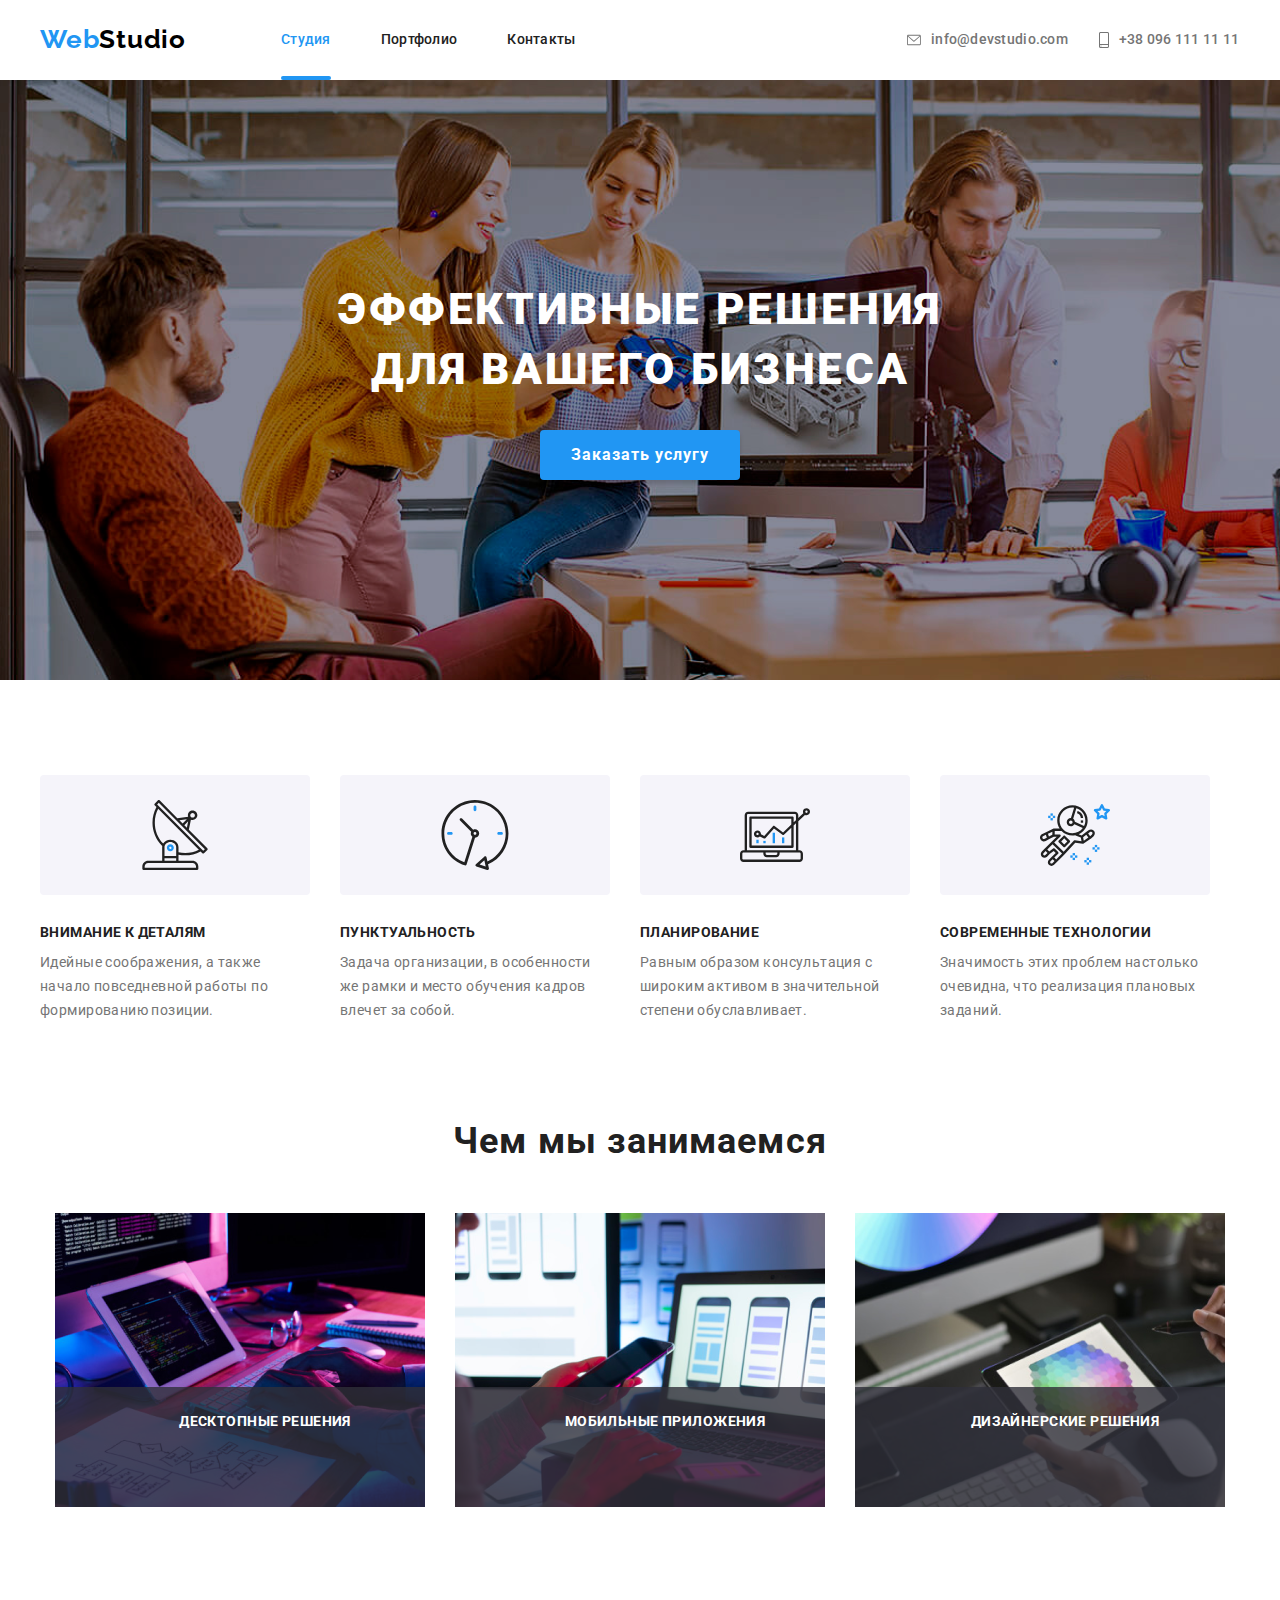
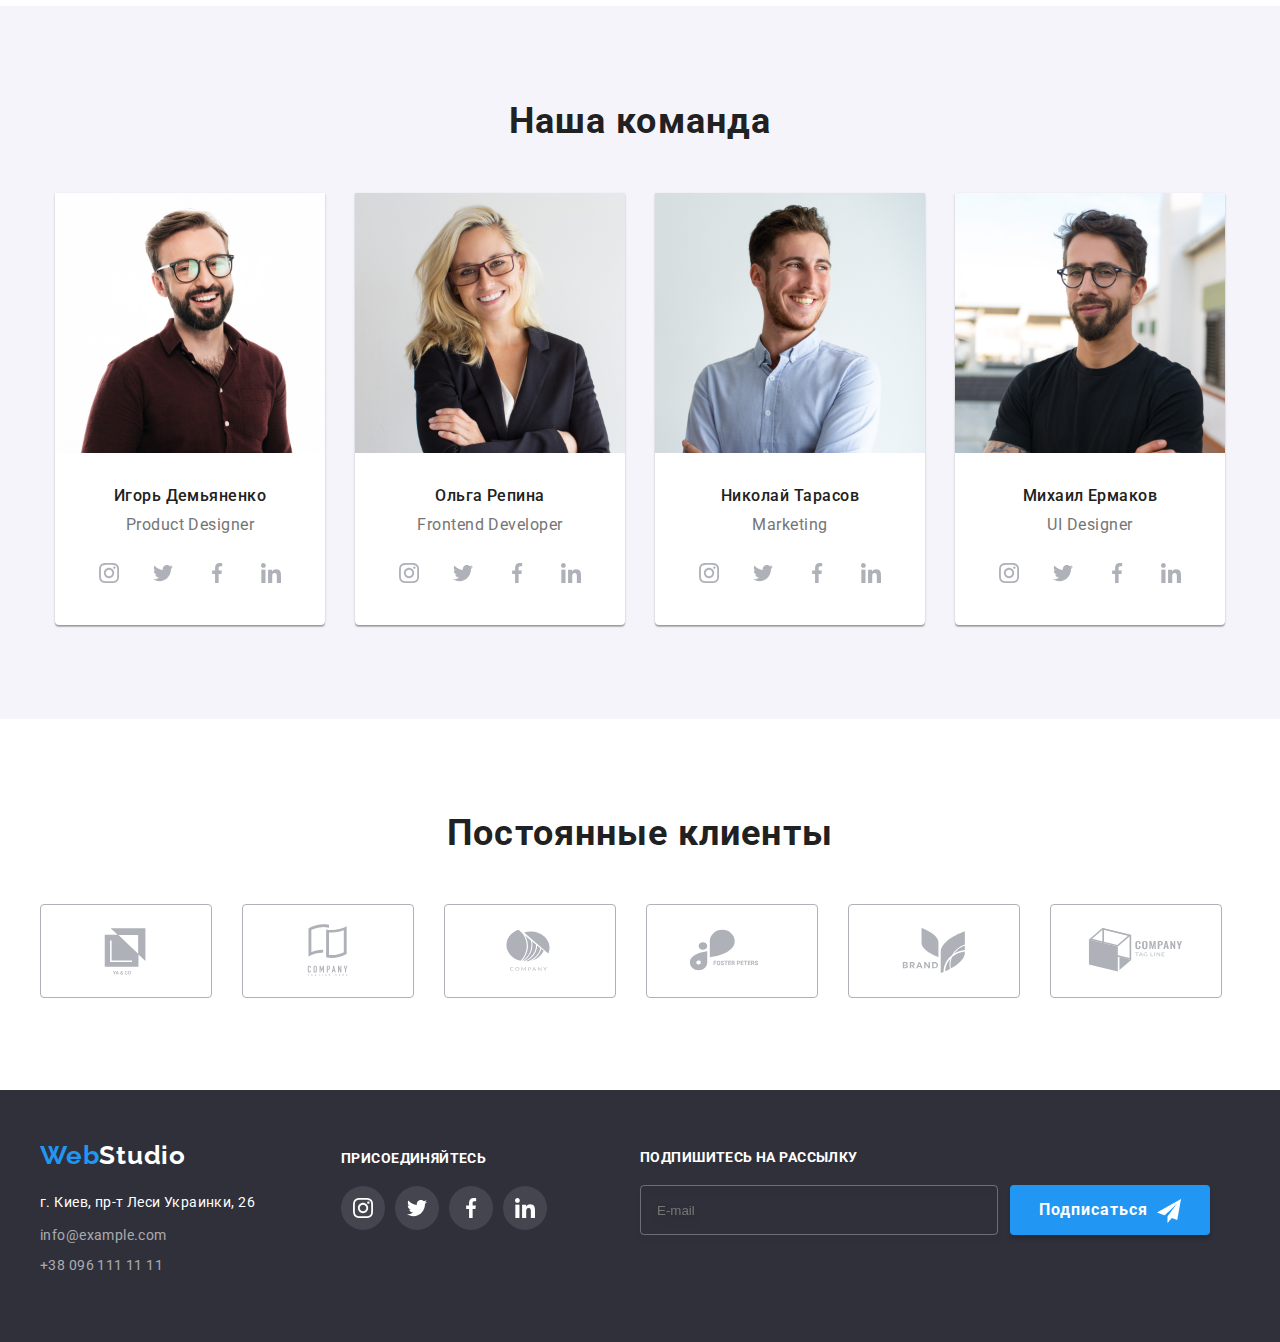
==== commit 16276b16: "1/2" ====
--- a/index.html
+++ b/index.html
@@ -4,7 +4,6 @@
     <meta charset="UTF-8" />
     <meta http-equiv="X-UA-Compatible" content="IE=edge" />
     <meta name="viewport" content="width=device-width, initial-scale=1.0" />
-    <link rel="stylesheet" href="css/styles.css" />
     <link
       rel="stylesheet"
       href="https://cdnjs.cloudflare.com/ajax/libs/modern-normalize/1.1.0/modern-normalize.min.css"
@@ -12,7 +11,7 @@
       crossorigin="anonymous"
       referrerpolicy="no-referrer"
     />
-    <link rel="stylesheet" href="./css/styles.css" />
+    <link rel="stylesheet" href="./css/main.min.css" />
     <link rel="preconnect" href="https://fonts.googleapis.com" />
     <link rel="preconnect" href="https://fonts.gstatic.com" crossorigin />
     <link
--- a/css/main.min.css
+++ b/css/main.min.css
@@ -0,0 +1 @@
+body{font-family:"Roboto",sans-serif;margin:0;padding:0}button{cursor:pointer}ul{-webkit-padding-start:0px;padding-inline-start:0px;margin:0px;padding:0px}a{color:inherit;text-decoration:none}li{list-style-type:none}:root{--text-color: #212121;--secondary-text-color: #757575;--accent-color: #2196f3;--btntext-hover: #ffffff}.header{display:block;height:80px;max-height:80px;margin:0 auto;border-left:none;border-right:none;border-top:none}.container-head{display:-webkit-box;display:-ms-flexbox;display:flex;height:80px}.portfolio-header{border:1px solid #ececec;border-left:none;border-top:none;border-right:none}.logo{color:#000;font-family:"Raleway";font-style:normal;font-weight:700;font-size:26px;line-height:1.19px;letter-spacing:.03em;margin-right:95px}.logo-styles{color:var(--accent-color)}.nav{display:-webkit-box;display:-ms-flexbox;display:flex;-webkit-box-align:center;-ms-flex-align:center;align-items:center;margin-right:auto}.portfolio-nav{-webkit-box-align:center;-ms-flex-align:center;align-items:center;display:-webkit-box;display:-ms-flexbox;display:flex;margin-right:auto}.nav-menu{-webkit-box-align:center;-ms-flex-align:center;align-items:center;display:-webkit-box;display:-ms-flexbox;display:flex}.nav-link{font-family:"Roboto";font-style:normal;font-weight:500;font-size:14px;line-height:1.14;letter-spacing:.02em;color:var(--text-color)}.current::after{content:"";position:absolute;width:100%;height:4px;background-color:var(--accent-color);border-radius:2px;left:0;bottom:-32px}.nav-link:not(:last-child){margin-right:50px}.current{color:var(--accent-color);position:relative}.nav-link:hover,.nav-link:focus{color:var(--accent-color);-webkit-transition:color 250ms cubic-bezier(0.4, 0, 0.2, 1);transition:color 250ms cubic-bezier(0.4, 0, 0.2, 1)}.contacts{display:-webkit-box;display:-ms-flexbox;display:flex;-webkit-box-align:center;-ms-flex-align:center;align-items:center}.contact-link{height:17px}.contact-link:not(:last-child){margin-right:30px}.contact-link>.tel-styles{-webkit-box-pack:center;-ms-flex-pack:center;justify-content:center;-webkit-box-align:center;-ms-flex-align:center;align-items:center}.mail-styles{font-family:"Roboto";font-style:normal;font-weight:500;font-size:14px;line-height:1.14;letter-spacing:.02em;width:135px;color:var(--secondary-text-color);-webkit-box-align:center;-ms-flex-align:center;align-items:center;height:16px;width:161px;display:-webkit-box;display:-ms-flexbox;display:flex;align-items:center;-webkit-box-pack:center;-ms-flex-pack:center;justify-content:center;display:flex}.mail-styles:hover,.mail-styles:focus{color:var(--accent-color);-webkit-transition:color 250ms cubic-bezier(0.4, 0, 0.2, 1);transition:color 250ms cubic-bezier(0.4, 0, 0.2, 1)}.mail-icon{margin-right:10px;fill:currentColor;display:-webkit-box;display:-ms-flexbox;display:flex;justify-items:center}.tel-styles{font-family:"Roboto";font-style:normal;font-weight:500;font-size:14px;line-height:1.14;letter-spacing:.02em;color:var(--secondary-text-color);width:142px;height:16px;-ms-flex-line-pack:center;align-content:center;display:-webkit-box;display:-ms-flexbox;display:flex}.tel-styles:hover,.tel-styles:focus{color:var(--accent-color);-webkit-transition:color 250ms cubic-bezier(0.4, 0, 0.2, 1);transition:color 250ms cubic-bezier(0.4, 0, 0.2, 1)}.tel-icon{margin-right:10px;fill:currentColor}.hero{height:600px;background-image:url(../images/herobg.png)}.hero-title{padding-bottom:30px;font-family:"Roboto";font-style:normal;font-weight:900;font-size:44px;line-height:1.36;text-align:center;letter-spacing:.06em;text-transform:uppercase;padding-top:200px;color:var(--btntext-hover);margin:0}.hero-button{width:200px;height:50px;background-color:var(--accent-color);color:var(--btntext-hover);font-family:"Roboto";font-style:normal;font-weight:700;font-size:16px;line-height:1.88;-webkit-box-align:center;-ms-flex-align:center;align-items:center;text-align:center;letter-spacing:.06em;cursor:pointer;border:none;-webkit-box-shadow:0px 4px 4px rgba(0,0,0,.15);box-shadow:0px 4px 4px rgba(0,0,0,.15);border-radius:4px;margin-top:30px;margin:0 auto;display:block}.hero-button:hover{background-color:#188ce8;-webkit-box-shadow:0px 4px 4px rgba(0,0,0,.15);box-shadow:0px 4px 4px rgba(0,0,0,.15)}.peculiarities{padding:95px 0;margin:0 auto}.peculiarities-container{width:1200px;margin:0 auto;-webkit-box-sizing:border-box;box-sizing:border-box}.peculiarities-list{display:-webkit-box;display:-ms-flexbox;display:flex}.peculiarities-item{width:270px;height:251px}.peculiarities-box-icon{width:270px;height:120px;background-color:#f5f4fa;margin-bottom:30px;text-align:center;-webkit-box-pack:center;-ms-flex-pack:center;justify-content:center;display:-webkit-box;display:-ms-flexbox;display:flex;border-radius:4px}.peculiarities-icon{margin:auto}.peculiarities-item>img{margin-bottom:30px}.peculiarities-item:not(:last-child){margin-right:30px}.peculiarities-title{font-family:"Roboto";font-weight:700;font-size:14px;line-height:1.14;letter-spacing:.03em;text-transform:uppercase;color:#212121;margin:0;margin-bottom:10px}.peculiarities-text{font-family:"Roboto";font-style:normal;font-weight:400;font-size:14px;line-height:1.71;letter-spacing:.03em;color:var(--secondary-text-color);margin:0}.about{width:1200px;height:390px;margin:0 auto;margin-bottom:95px}.about-title{font-family:"Roboto";font-style:normal;font-weight:700;font-size:36px;line-height:1.16;text-align:center;letter-spacing:.03em;color:#212121;margin:0;margin-bottom:50px}.about-list{display:-webkit-box;display:-ms-flexbox;display:flex;-webkit-box-pack:center;-ms-flex-pack:center;justify-content:center}.about-item{position:relative;overflow:hidden;width:370px;height:294px}.about-item:not(:last-child){margin-right:30px}.aboutimg-text{position:absolute;width:370px;height:70px;font-family:"Roboto";font-weight:700;font-size:14px;line-height:1.42;text-align:center;letter-spacing:.03em;margin:0;color:var(--btntext-hover);bottom:0;background:rgba(47,48,58,.8);padding:25px}.our-team{background:#f5f4fa;padding-bottom:94px;padding-top:95px}.container{width:1200px;padding-left:15px;padding-right:15px;margin:0 auto}.our-team-title{font-family:"Roboto";font-style:normal;font-weight:700;font-size:36px;line-height:1.16;text-align:center;letter-spacing:.03em;color:#212121;margin:0;margin-bottom:50px}.team-list{display:-webkit-box;display:-ms-flexbox;display:flex;margin-top:50px;margin:0 auto;-webkit-box-pack:center;-ms-flex-pack:center;justify-content:center}.team-card{-webkit-box-shadow:0px 1px 3px rgba(0,0,0,.12),0px 1px 1px rgba(0,0,0,.14),0px 2px 1px rgba(0,0,0,.2);box-shadow:0px 1px 3px rgba(0,0,0,.12),0px 1px 1px rgba(0,0,0,.14),0px 2px 1px rgba(0,0,0,.2);border-radius:0px 0px 4px 4px;background-color:var(--btntext-hover)}.team-card:not(:last-child){margin-right:30px}.card-text-container{padding:30px 70px;height:108px}.card-title{padding-top:30px;margin:0;margin-bottom:10px;font-family:"Roboto";font-style:normal;font-weight:500;font-size:16px;line-height:1.18;text-align:center;letter-spacing:.03em;color:#212121}.card-text{font-family:"Roboto";font-style:normal;font-weight:400;font-size:16px;line-height:1.18;text-align:center;letter-spacing:.03em;color:var(--secondary-text-color);margin:0;padding-bottom:16px}.card-soc-list{display:-webkit-box;display:-ms-flexbox;display:flex;-webkit-box-pack:center;-ms-flex-pack:center;justify-content:center;margin-bottom:30px}.card-soc-item{width:44px;height:44px}.card-soc-item:not(:last-child){margin-right:10px}.card-soc-link{width:100%;height:100%;border-radius:50%;display:-webkit-box;display:-ms-flexbox;display:flex;-webkit-box-pack:center;-ms-flex-pack:center;justify-content:center;-webkit-box-align:center;-ms-flex-align:center;align-items:center;background:rgba(255,255,255,.1);-webkit-transition:background-color 250ms cubic-bezier(0.4, 0, 0.2, 1);transition:background-color 250ms cubic-bezier(0.4, 0, 0.2, 1)}.card-soc-link:hover,.card-soc-link:focus{background-color:var(--accent-color);-webkit-transition:background-color 250ms cubic-bezier(0.4, 0, 0.2, 1);transition:background-color 250ms cubic-bezier(0.4, 0, 0.2, 1)}.card-soc-link:hover>.card-icon,.card-soc-link:focus>.card-icon{fill:var(--btntext-hover);-webkit-transition:fill 250ms cubic-bezier(0.4, 0, 0.2, 1);transition:fill 250ms cubic-bezier(0.4, 0, 0.2, 1)}.card-icon{fill:#afb1b8;-webkit-transition:fill 250ms cubic-bezier(0.4, 0, 0.2, 1);transition:fill 250ms cubic-bezier(0.4, 0, 0.2, 1)}.regular-container{padding:94px 0}.regular-title{font-family:"Roboto";font-style:normal;font-weight:700;font-size:36px;line-height:1.16;text-align:center;letter-spacing:.03em;color:#212121;margin:0;margin-bottom:50px}.regular-list{display:-webkit-box;display:-ms-flexbox;display:flex;height:92px}.regular-item{width:170px;height:92px;margin:0 auto;border:1px solid #afb1b8;margin:0;border-radius:4px;-webkit-transition-duration:250ms;transition-duration:250ms;-webkit-transition-timing-function:cubic-bezier(0.4, 0, 0.2, 1);transition-timing-function:cubic-bezier(0.4, 0, 0.2, 1)}.regular-item:hover,.regular-item:focus{border:1px solid var(--accent-color);-webkit-transition:border 250ms cubic-bezier(0.4, 0, 0.2, 1);transition:border 250ms cubic-bezier(0.4, 0, 0.2, 1)}.regular-link:hover>.regular-icon,.regular-link:focus>.regular-icon{fill:var(--accent-color);-webkit-transition-duration:250ms;transition-duration:250ms;-webkit-transition-timing-function:cubic-bezier(0.4, 0, 0.2, 1);transition-timing-function:cubic-bezier(0.4, 0, 0.2, 1)}.regular-link{width:100%;height:100%;display:-webkit-box;display:-ms-flexbox;display:flex;-webkit-box-pack:center;-ms-flex-pack:center;justify-content:center;-webkit-box-align:center;-ms-flex-align:center;align-items:center;-webkit-transition-duration:250ms;transition-duration:250ms;-webkit-transition-timing-function:cubic-bezier(0.4, 0, 0.2, 1);transition-timing-function:cubic-bezier(0.4, 0, 0.2, 1)}.regular-item:not(:last-child){margin-right:30px}.regular-icon{display:-webkit-box;display:-ms-flexbox;display:flex;-webkit-box-pack:center;-ms-flex-pack:center;justify-content:center;-webkit-box-align:center;-ms-flex-align:center;align-items:center;fill:#afb1b8}.footer{background:#2f303a;height:252px}.footer-container{height:252px;display:-webkit-box;display:-ms-flexbox;display:flex}.footer-content{height:132px;width:231px;margin-right:70px;padding-top:50px}.footer-contacts{padding-bottom:60px}.footer-logo{display:block;font-family:"Raleway";font-style:normal;font-weight:700;font-size:26px;line-height:1.19;letter-spacing:.03em;margin-bottom:20px;color:var(--btntext-hover);width:145px;height:31px}.address{width:231px;height:81px}.footer-link{display:block;font-family:"Roboto";font-style:normal;font-weight:400;font-size:14px;line-height:1.71;letter-spacing:.03em;color:var(--btntext-hover);margin-bottom:9px}.footer-mail{display:block;font-family:"Roboto";font-style:normal;font-weight:400;font-size:14px;line-height:1.71;letter-spacing:.03em;color:rgba(255,255,255,.6);width:231px;height:21px;margin-bottom:9px}.footer-mail:hover,.footer-mail:focus{color:var(--accent-color);-webkit-transition:color 250ms cubic-bezier(0.4, 0, 0.2, 1);transition:color 250ms cubic-bezier(0.4, 0, 0.2, 1)}.footer-tel{display:block;font-family:"Roboto";font-style:normal;font-weight:400;font-size:14px;line-height:1.71;letter-spacing:.03em;color:rgba(255,255,255,.6);width:231px;height:21px}.footer-tel:hover,.footer-tel:focus{color:var(--accent-color);-webkit-transition:color 250ms cubic-bezier(0.4, 0, 0.2, 1);transition:color 250ms cubic-bezier(0.4, 0, 0.2, 1)}.footer-social{padding-top:60px;width:206px;height:80px;margin-right:93px}.footer-social-title{margin:0;margin-bottom:20px;font-family:"Roboto";font-style:normal;font-weight:700;font-size:14px;line-height:16px;letter-spacing:.03em;text-transform:uppercase;color:var(--btntext-hover)}.footer-soc-list{display:-webkit-box;display:-ms-flexbox;display:flex;-webkit-box-pack:center;-ms-flex-pack:center;justify-content:center}.footer-invite{padding-top:59px}.footer-invite-text{font-family:"Roboto";font-style:normal;font-weight:700;font-size:14px;line-height:16px;letter-spacing:.03em;text-transform:uppercase;color:var(--btntext-hover);margin:0;margin-bottom:20px}.footer-invite-form{-webkit-box-sizing:border-box;box-sizing:border-box;display:-webkit-box;display:-ms-flexbox;display:flex}.footer-invite-input{margin-right:12px;border:1px solid rgba(255,255,255,.3);-webkit-filter:drop-shadow(0px 4px 4px rgba(0, 0, 0, 0.15));filter:drop-shadow(0px 4px 4px rgba(0, 0, 0, 0.15));border-radius:4px;background-color:rgba(0,0,0,0);width:358px;height:50px;outline:none;padding-left:16px;color:rgba(255,255,255,.75);-webkit-box-sizing:border-box;box-sizing:border-box}.invite-btn{width:200px;height:50px;font-family:"Roboto";font-style:normal;font-weight:700;font-size:16px;line-height:1.88;-webkit-box-align:center;-ms-flex-align:center;align-items:center;text-align:center;letter-spacing:.06em;color:var(--btntext-hover);background:var(--accent-color);-webkit-box-shadow:0px 4px 4px rgba(0,0,0,.15);box-shadow:0px 4px 4px rgba(0,0,0,.15);border-radius:4px;border:none}.invite-btn:hover{background-color:#188ce8;-webkit-box-shadow:0px 4px 4px rgba(0,0,0,.15);box-shadow:0px 4px 4px rgba(0,0,0,.15)}.invite-img{vertical-align:middle;margin-left:9px}.main-section-portfolio{padding-bottom:95px}.container-main{width:1200px;padding:0 15px;margin:0 auto}.main-btn{height:55px;margin-top:95px;margin-bottom:30p;text-align:center;margin-bottom:30px}.mainbtn-item{display:inline}.mainbtn-item:not(:last-child){margin-right:10px}.mainbtn{background:#f5f4fa;border-radius:4px;font-family:"Roboto";font-style:normal;font-weight:500;font-size:16px;line-height:1.62;text-align:center;letter-spacing:.03em;border:none;color:#212121;cursor:pointer;width:130px;height:40px}.mainbtn:hover,.mainbtn:focus{color:var(--btntext-hover);background:var(--accent-color);-webkit-box-shadow:0px 3px 1px rgba(0,0,0,.1),0px 1px 2px rgba(0,0,0,.08),0px 2px 2px rgba(0,0,0,.12);box-shadow:0px 3px 1px rgba(0,0,0,.1),0px 1px 2px rgba(0,0,0,.08),0px 2px 2px rgba(0,0,0,.12);border-radius:4px;-webkit-transition:color 250ms cubic-bezier(0.4, 0, 0.2, 1),background 250ms cubic-bezier(0.4, 0, 0.2, 1),border-radius 250ms cubic-bezier(0.4, 0, 0.2, 1),-webkit-box-shadow 250ms cubic-bezier(0.4, 0, 0.2, 1);transition:color 250ms cubic-bezier(0.4, 0, 0.2, 1),background 250ms cubic-bezier(0.4, 0, 0.2, 1),border-radius 250ms cubic-bezier(0.4, 0, 0.2, 1),-webkit-box-shadow 250ms cubic-bezier(0.4, 0, 0.2, 1);transition:color 250ms cubic-bezier(0.4, 0, 0.2, 1),background 250ms cubic-bezier(0.4, 0, 0.2, 1),box-shadow 250ms cubic-bezier(0.4, 0, 0.2, 1),border-radius 250ms cubic-bezier(0.4, 0, 0.2, 1);transition:color 250ms cubic-bezier(0.4, 0, 0.2, 1),background 250ms cubic-bezier(0.4, 0, 0.2, 1),box-shadow 250ms cubic-bezier(0.4, 0, 0.2, 1),border-radius 250ms cubic-bezier(0.4, 0, 0.2, 1),-webkit-box-shadow 250ms cubic-bezier(0.4, 0, 0.2, 1)}.current-filter{color:var(--btntext-hover);background:var(--accent-color);-webkit-box-shadow:0px 3px 1px rgba(0,0,0,.1),0px 1px 2px rgba(0,0,0,.08),0px 2px 2px rgba(0,0,0,.12);box-shadow:0px 3px 1px rgba(0,0,0,.1),0px 1px 2px rgba(0,0,0,.08),0px 2px 2px rgba(0,0,0,.12);border-radius:4px}.mainbtn-all{width:75px}.mainbtn-websites{width:130px}.mainbtn-app{width:145px}.mainbtn-design{width:105px}.mainbtn-marketing{width:130px}.cards{margin:0 auto}.main-cards{display:-webkit-box;display:-ms-flexbox;display:flex;-ms-flex-wrap:wrap;flex-wrap:wrap;margin:0}.card{display:inline-block;width:370px;height:405px;-webkit-box-sizing:border-box;box-sizing:border-box;border:1px solid #eee;margin-bottom:30px;margin-right:30px;-webkit-transition-property:-webkit-box-shadow;transition-property:-webkit-box-shadow;transition-property:box-shadow;transition-property:box-shadow, -webkit-box-shadow;-webkit-transition-duration:250ms;transition-duration:250ms;-webkit-transition-timing-function:cubic-bezier(0.4, 0, 0.2, 1);transition-timing-function:cubic-bezier(0.4, 0, 0.2, 1)}.card:nth-child(3n){margin-right:0px}.card:nth-child(n+6){margin-bottom:0}.card:last-child{margin:0}.card:hover,.card:focus{-webkit-box-shadow:0px 1px 1px rgba(0,0,0,.12),0px 4px 4px rgba(0,0,0,.06),1px 4px 6px rgba(0,0,0,.16);box-shadow:0px 1px 1px rgba(0,0,0,.12),0px 4px 4px rgba(0,0,0,.06),1px 4px 6px rgba(0,0,0,.16);-webkit-transition:-webkit-box-shadow 250ms cubic-bezier(0.4, 0, 0.2, 1);transition:-webkit-box-shadow 250ms cubic-bezier(0.4, 0, 0.2, 1);transition:box-shadow 250ms cubic-bezier(0.4, 0, 0.2, 1);transition:box-shadow 250ms cubic-bezier(0.4, 0, 0.2, 1), -webkit-box-shadow 250ms cubic-bezier(0.4, 0, 0.2, 1)}.card-animation{position:absolute;top:0;margin:0;background:rgba(33,150,243,.9);height:100%;width:100%;color:var(--btntext-hover);font-family:"Roboto";font-size:18px;line-height:1.56;letter-spacing:.03em;padding:63px 24px;-webkit-transform:translateY(100%);transform:translateY(100%);-webkit-transition-property:-webkit-transform;transition-property:-webkit-transform;transition-property:transform;transition-property:transform, -webkit-transform;-webkit-transition-duration:250ms;transition-duration:250ms;-webkit-transition-timing-function:cubic-bezier(0.4, 0, 0.2, 1);transition-timing-function:cubic-bezier(0.4, 0, 0.2, 1)}.card:hover .card-animation,.card:focus .card-animation{-webkit-transform:translateY(0);transform:translateY(0);-webkit-transition-property:-webkit-transform;transition-property:-webkit-transform;transition-property:transform;transition-property:transform, -webkit-transform;-webkit-transition-duration:250ms;transition-duration:250ms;-webkit-transition-timing-function:cubic-bezier(0.4, 0, 0.2, 1);transition-timing-function:cubic-bezier(0.4, 0, 0.2, 1)}.card-thumb{position:relative;overflow:hidden}.text-card{width:322px;height:70px;padding:20px 24px}.card-title-portfolio{font-family:"Roboto";font-style:normal;font-weight:700;font-size:18px;line-height:2;letter-spacing:.06em;color:#212121;text-align:left;margin:0;margin-bottom:4px;width:322px}.card-text-portfolio{font-family:"Roboto";font-style:normal;font-weight:400;font-size:16px;line-height:1.88;letter-spacing:.03em;color:var(--secondary-text-color);text-align:left;margin:0}.backdrop{width:100%;height:100%;-webkit-box-shadow:0px 1px 3px rgba(0,0,0,.12),0px 1px 1px rgba(0,0,0,.14),0px 2px 1px rgba(0,0,0,.2);box-shadow:0px 1px 3px rgba(0,0,0,.12),0px 1px 1px rgba(0,0,0,.14),0px 2px 1px rgba(0,0,0,.2);border-radius:4px;position:fixed;top:0;-webkit-transition:opacity 250ms cubic-bezier(0.4, 0, 0.2, 1);transition:opacity 250ms cubic-bezier(0.4, 0, 0.2, 1);background:rgba(0,0,0,.2)}.modal{width:528px;min-height:581px;border-radius:4px;background-color:var(--btntext-hover);position:absolute;top:50%;left:50%;-webkit-transform:translate(-50%, -50%);transform:translate(-50%, -50%);padding:40px}.modal-btnclose{border-radius:50%;background-color:var(--btntext-hover);border:1px solid rgba(0,0,0,.1);width:30px;height:30px;position:absolute;right:8px;top:8px}.modal-btnclose:hover>svg,.modal-btnclose:focus>svg{fill:var(--accent-color);-webkit-transition:fill 250ms cubic-bezier(0.4, 0, 0.2, 1);transition:fill 250ms cubic-bezier(0.4, 0, 0.2, 1)}.modalbtn-close-svg{position:absolute;top:50%;left:50%;-webkit-transform:translate(-50%, -50%);transform:translate(-50%, -50%);-webkit-transition:ill 250ms cubic-bezier(0.4, 0, 0.2, 1);transition:ill 250ms cubic-bezier(0.4, 0, 0.2, 1)}.modal-title{font-family:"Roboto";font-style:normal;font-weight:700;font-size:20px;line-height:1.15;text-align:center;letter-spacing:.03em;color:#212121;margin:0;margin-bottom:12px}.modal-form{height:auto}.modal-input-label{margin-bottom:4px;font-family:"Roboto";font-style:normal;font-weight:400;font-size:12px;line-height:14px;letter-spacing:.01em;color:var(--secondary-text-color);display:block}.modal-input-container:hover>.modal-input,.modal-input-container:focus>.modal-input{border-color:var(--accent-color);-webkit-transition:border-color 250ms cubic-bezier(0.4, 0, 0.2, 1);transition:border-color 250ms cubic-bezier(0.4, 0, 0.2, 1)}.modal-input-container{position:relative;height:40px;margin-bottom:10px}.modal-textarea-label{display:block;margin-bottom:4px;font-family:"Roboto";font-size:12px;line-height:1.16;letter-spacing:.01em;color:var(--secondary-text-color)}.modal-input-container:hover>svg,.modal-input-container:focus>svg{fill:var(--accent-color);-webkit-transition:fill 250ms cubic-bezier(0.4, 0, 0.2, 1);transition:fill 250ms cubic-bezier(0.4, 0, 0.2, 1)}.modal-input{outline:none;width:100%;margin-bottom:10px;height:40px;padding-left:42px;border:1px solid rgba(33,33,33,.2);border-radius:4px;-webkit-box-sizing:border-box;box-sizing:border-box}.modal-name-icon{top:0;left:0;position:absolute;left:12px;top:11px}.modal-textarea-container{margin-bottom:20px}.modal-textarea-container:hover>.modal-textarea,.modal-textarea-container:focus>.modal-textarea{border-color:var(--accent-color);-webkit-transition:border-color 250ms cubic-bezier(0.4, 0, 0.2, 1);transition:border-color 250ms cubic-bezier(0.4, 0, 0.2, 1)}.modal-textarea{width:100%;resize:none;outline:none;height:120px;border:1px solid rgba(33,33,33,.2);border-radius:4px;-webkit-box-sizing:border-box;box-sizing:border-box;padding:12px 16px}.modal-checkbox-container{display:-webkit-box;display:-ms-flexbox;display:flex;-webkit-box-align:center;-ms-flex-align:center;align-items:center;-webkit-box-pack:center;-ms-flex-pack:center;justify-content:center}.modal-label-checkbox{display:-webkit-box;display:-ms-flexbox;display:flex;-webkit-box-align:center;-ms-flex-align:center;align-items:center;margin-right:8px;margin-bottom:30px}.modal-label-checkbox::before{content:"";width:16px;height:15px;border:2px solid #212121;border-radius:2px;margin-right:8px}.def-checkbox:checked+.modal-label-checkbox::before{background-color:var(--accent-color);border:none;background-image:url(../images/checked2.svg);background-repeat:no-repeat;background-position:center}.modal-checkbox-text{font-family:"Roboto";font-size:14px;line-height:1.71;letter-spacing:.03em;color:var(--secondary-text-color);margin:0}.modal-checkbox-link{font-family:"Roboto";font-style:normal;font-weight:400;font-size:14px;line-height:1.71;letter-spacing:.03em;-webkit-text-decoration-line:underline;text-decoration-line:underline;color:var(--accent-color)}.def-checkbox:checked+.modal-label-checkbox::before{background-color:var(--accent-color);border:none;background-image:url(../images/checked2.svg);background-repeat:no-repeat;background-position:center}.modal-btnsubmit{width:200px;height:50px;font-weight:700;font-size:16px;line-height:1.85;display:-webkit-box;display:-ms-flexbox;display:flex;-webkit-box-align:center;-ms-flex-align:center;align-items:center;text-align:center;letter-spacing:.06em;color:var(--btntext-hover);background:var(--accent-color);-webkit-box-shadow:0px 4px 4px rgba(0,0,0,.15);box-shadow:0px 4px 4px rgba(0,0,0,.15);border-radius:4px;-webkit-box-pack:center;-ms-flex-pack:center;justify-content:center;margin:0 auto;-webkit-transition:background 250ms cubic-bezier(0.4, 0, 0.2, 1),-webkit-box-shadow 250ms cubic-bezier(0.4, 0, 0.2, 1);transition:background 250ms cubic-bezier(0.4, 0, 0.2, 1),-webkit-box-shadow 250ms cubic-bezier(0.4, 0, 0.2, 1);transition:background 250ms cubic-bezier(0.4, 0, 0.2, 1),box-shadow 250ms cubic-bezier(0.4, 0, 0.2, 1);transition:background 250ms cubic-bezier(0.4, 0, 0.2, 1),box-shadow 250ms cubic-bezier(0.4, 0, 0.2, 1),-webkit-box-shadow 250ms cubic-bezier(0.4, 0, 0.2, 1);border:none}.modal-btnsubmit:hover{background-color:#188ce8;-webkit-box-shadow:0px 4px 4px rgba(0,0,0,.15);box-shadow:0px 4px 4px rgba(0,0,0,.15)}.is-hidden{visibility:hidden;opacity:0;pointer-events:none}.no-scroll{overflow:hidden}/*# sourceMappingURL=main.min.css.map */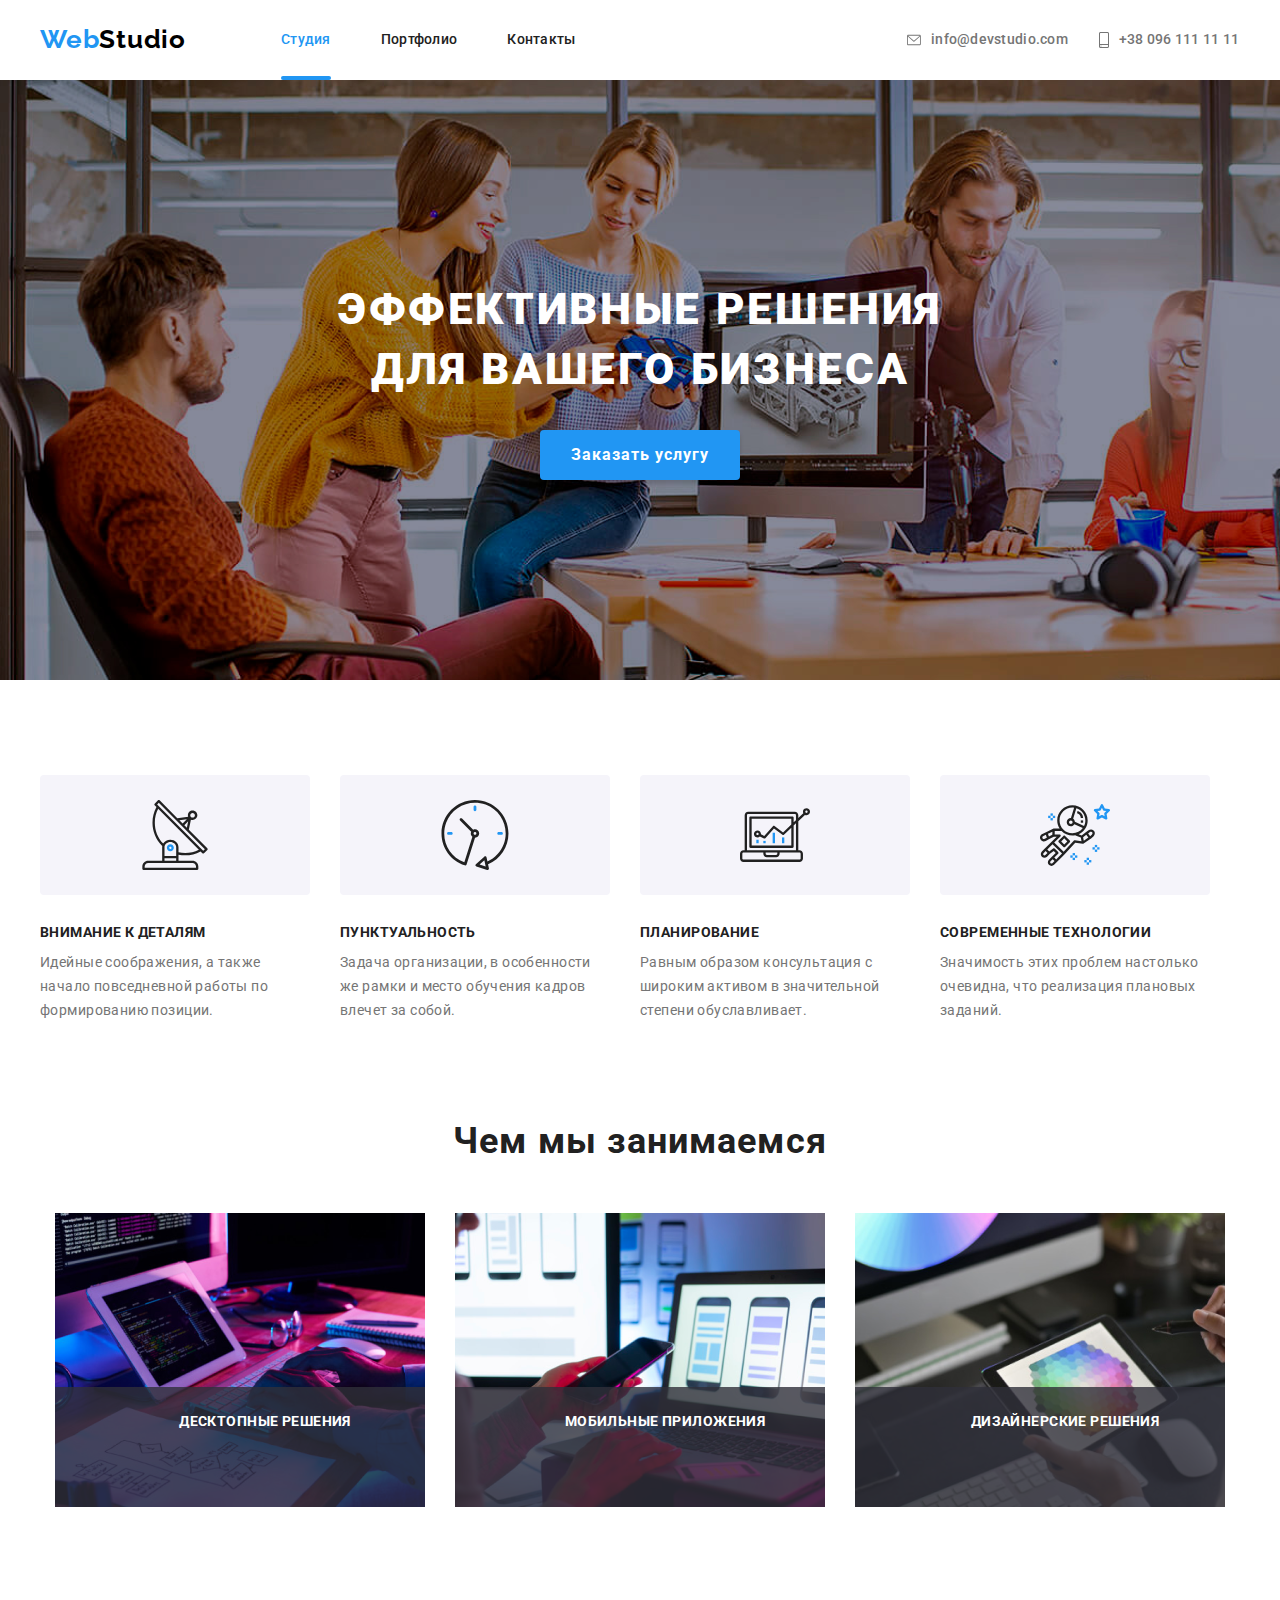
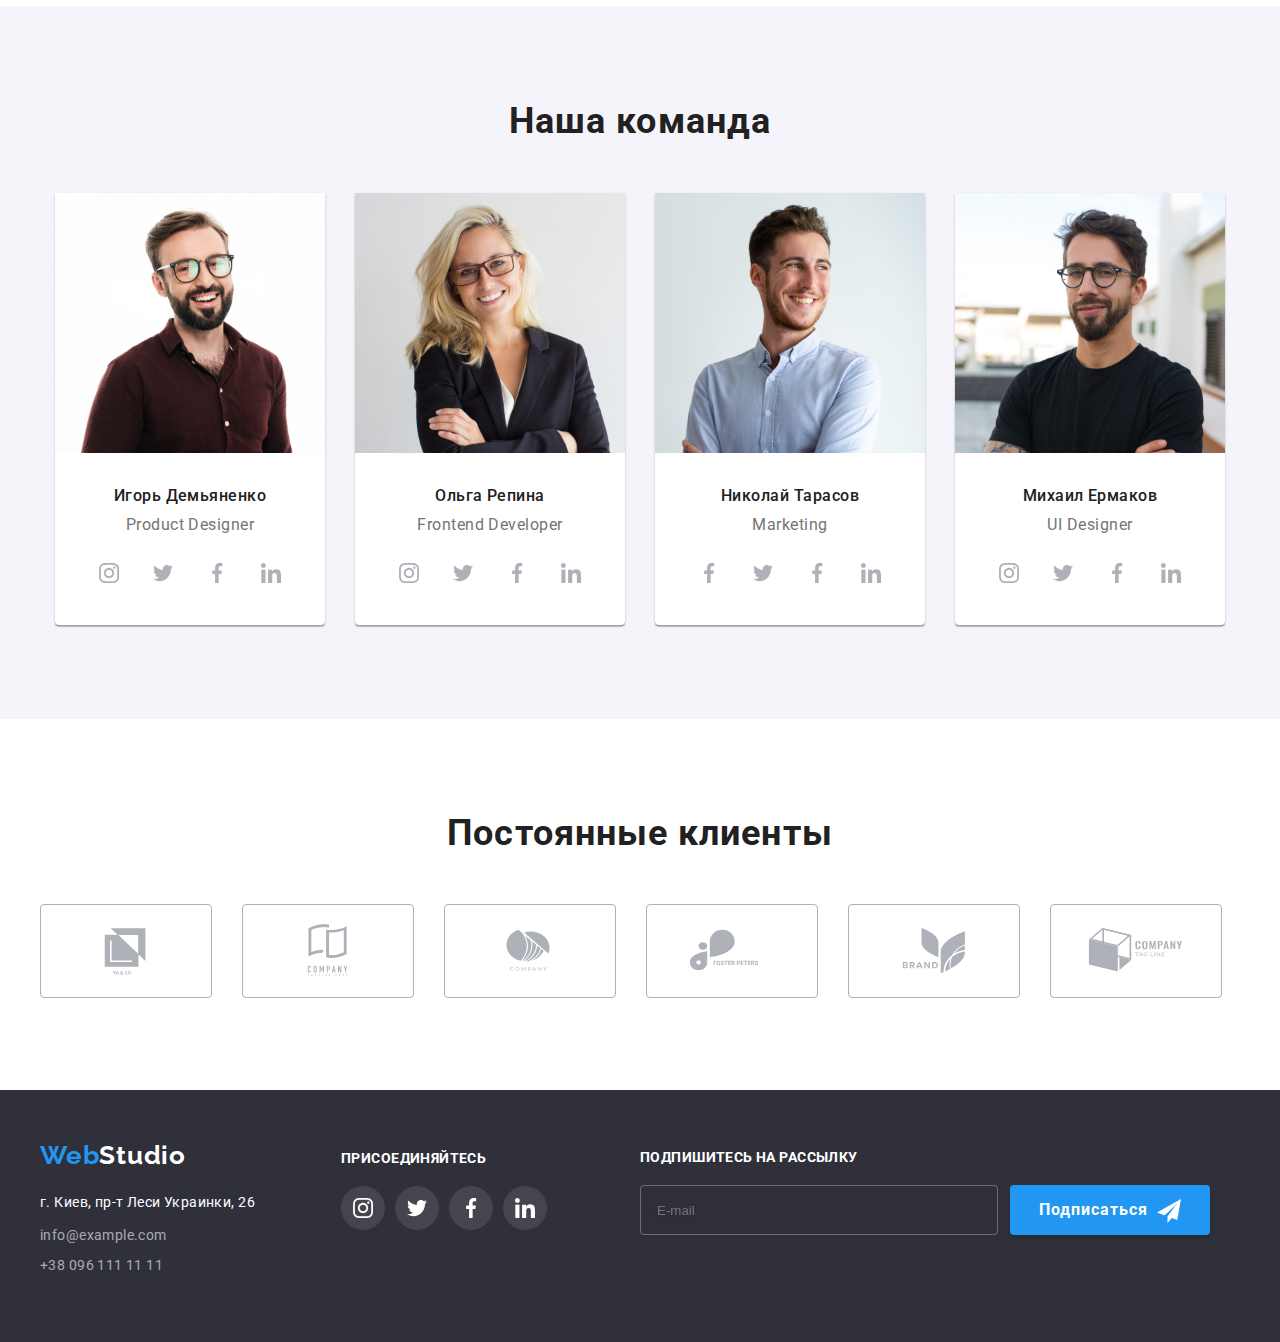
==== commit 6c50cac9: "." ====
--- a/index.html
+++ b/index.html
@@ -249,13 +249,12 @@
                 <p class="card-text" lang="en">Marketing</p>
                 <ul class="card-soc-list">
                   <li class="card-soc-item">
-                    <a class="card-soc-link" href=""
-                      ><svg class="card-icon" width="20" height="20" ;>
-                        <use
-                          href="./images/symbol-defs.svg#icon-instagram"
-                        ></use></svg
-                    ></a>
-                    
+                      <a class="card-soc-link" href=""
+                        ><svg class="card-icon" width="20" height="20" ;>
+                          <use
+                            href="./images/symbol-defs.svg#icon-facebook"
+                          ></use></svg></a
+                    ></a>
                   </li>
                   <li class="card-soc-item">
                       <a class="card-soc-link" href=""
@@ -345,30 +344,30 @@
           </div>
         </section>
       </div>
-    </main>
+    </main> 
     <!-- Footer -->
     <footer class="footer">
       <div class="footer-container container">
         <div class="footer-content">
-          <a class="footer-logo" lang="en" href="index.html"
-          ><span class="logo-styles">Web</span>Studio</a
+          <a class="footer-content__logo" lang="en" href="index.html"
+          ><span class="footer-content__logo-styles">Web</span>Studio</a
         >
         <address class="address">
-          <a href="https://goo.gl/maps/aNRmM5jgGCXuYNQ1A" class="footer-link"
+          <a href="https://goo.gl/maps/aNRmM5jgGCXuYNQ1A" class="address__link"
             >г. Киев, пр-т Леси Украинки, 26</a
           >
-          <ul class="footer-contacts">
-            <a lang="en" class="footer-mail" href="mailto:info@example.com"
+          <ul class="address__contacts">
+            <a lang="en" class="address__mail" href="mailto:info@example.com"
               >info@example.com</a
             >
             
-            <a class="footer-tel" href="tel:+380961111111">+38 096 111 11 11</a>
+            <a class="address__tel" href="tel:+380961111111">+38 096 111 11 11</a>
           </ul>
         </address>
         </div>
       <div class="footer-social">
-        <h3 class="footer-social-title">Присоединяйтесь</h3>
-        <ul class="footer-soc-list">
+        <h3 class="footer-social__title">Присоединяйтесь</h3>
+        <ul class="social">
                   <li class="card-soc-item footer-soc">
                     <a class="card-soc-link" href=""
                       ><svg class="card-icon" width="20" height="20" ;>
--- a/css/main.min.css
+++ b/css/main.min.css
@@ -1 +1 @@
-body{font-family:"Roboto",sans-serif;margin:0;padding:0}button{cursor:pointer}ul{-webkit-padding-start:0px;padding-inline-start:0px;margin:0px;padding:0px}a{color:inherit;text-decoration:none}li{list-style-type:none}:root{--text-color: #212121;--secondary-text-color: #757575;--accent-color: #2196f3;--btntext-hover: #ffffff}.header{display:block;height:80px;max-height:80px;margin:0 auto;border-left:none;border-right:none;border-top:none}.container-head{display:-webkit-box;display:-ms-flexbox;display:flex;height:80px}.portfolio-header{border:1px solid #ececec;border-left:none;border-top:none;border-right:none}.logo{color:#000;font-family:"Raleway";font-style:normal;font-weight:700;font-size:26px;line-height:1.19px;letter-spacing:.03em;margin-right:95px}.logo-styles{color:var(--accent-color)}.nav{display:-webkit-box;display:-ms-flexbox;display:flex;-webkit-box-align:center;-ms-flex-align:center;align-items:center;margin-right:auto}.portfolio-nav{-webkit-box-align:center;-ms-flex-align:center;align-items:center;display:-webkit-box;display:-ms-flexbox;display:flex;margin-right:auto}.nav-menu{-webkit-box-align:center;-ms-flex-align:center;align-items:center;display:-webkit-box;display:-ms-flexbox;display:flex}.nav-link{font-family:"Roboto";font-style:normal;font-weight:500;font-size:14px;line-height:1.14;letter-spacing:.02em;color:var(--text-color)}.current::after{content:"";position:absolute;width:100%;height:4px;background-color:var(--accent-color);border-radius:2px;left:0;bottom:-32px}.nav-link:not(:last-child){margin-right:50px}.current{color:var(--accent-color);position:relative}.nav-link:hover,.nav-link:focus{color:var(--accent-color);-webkit-transition:color 250ms cubic-bezier(0.4, 0, 0.2, 1);transition:color 250ms cubic-bezier(0.4, 0, 0.2, 1)}.contacts{display:-webkit-box;display:-ms-flexbox;display:flex;-webkit-box-align:center;-ms-flex-align:center;align-items:center}.contact-link{height:17px}.contact-link:not(:last-child){margin-right:30px}.contact-link>.tel-styles{-webkit-box-pack:center;-ms-flex-pack:center;justify-content:center;-webkit-box-align:center;-ms-flex-align:center;align-items:center}.mail-styles{font-family:"Roboto";font-style:normal;font-weight:500;font-size:14px;line-height:1.14;letter-spacing:.02em;width:135px;color:var(--secondary-text-color);-webkit-box-align:center;-ms-flex-align:center;align-items:center;height:16px;width:161px;display:-webkit-box;display:-ms-flexbox;display:flex;align-items:center;-webkit-box-pack:center;-ms-flex-pack:center;justify-content:center;display:flex}.mail-styles:hover,.mail-styles:focus{color:var(--accent-color);-webkit-transition:color 250ms cubic-bezier(0.4, 0, 0.2, 1);transition:color 250ms cubic-bezier(0.4, 0, 0.2, 1)}.mail-icon{margin-right:10px;fill:currentColor;display:-webkit-box;display:-ms-flexbox;display:flex;justify-items:center}.tel-styles{font-family:"Roboto";font-style:normal;font-weight:500;font-size:14px;line-height:1.14;letter-spacing:.02em;color:var(--secondary-text-color);width:142px;height:16px;-ms-flex-line-pack:center;align-content:center;display:-webkit-box;display:-ms-flexbox;display:flex}.tel-styles:hover,.tel-styles:focus{color:var(--accent-color);-webkit-transition:color 250ms cubic-bezier(0.4, 0, 0.2, 1);transition:color 250ms cubic-bezier(0.4, 0, 0.2, 1)}.tel-icon{margin-right:10px;fill:currentColor}.hero{height:600px;background-image:url(../images/herobg.png)}.hero-title{padding-bottom:30px;font-family:"Roboto";font-style:normal;font-weight:900;font-size:44px;line-height:1.36;text-align:center;letter-spacing:.06em;text-transform:uppercase;padding-top:200px;color:var(--btntext-hover);margin:0}.hero-button{width:200px;height:50px;background-color:var(--accent-color);color:var(--btntext-hover);font-family:"Roboto";font-style:normal;font-weight:700;font-size:16px;line-height:1.88;-webkit-box-align:center;-ms-flex-align:center;align-items:center;text-align:center;letter-spacing:.06em;cursor:pointer;border:none;-webkit-box-shadow:0px 4px 4px rgba(0,0,0,.15);box-shadow:0px 4px 4px rgba(0,0,0,.15);border-radius:4px;margin-top:30px;margin:0 auto;display:block}.hero-button:hover{background-color:#188ce8;-webkit-box-shadow:0px 4px 4px rgba(0,0,0,.15);box-shadow:0px 4px 4px rgba(0,0,0,.15)}.peculiarities{padding:95px 0;margin:0 auto}.peculiarities-container{width:1200px;margin:0 auto;-webkit-box-sizing:border-box;box-sizing:border-box}.peculiarities-list{display:-webkit-box;display:-ms-flexbox;display:flex}.peculiarities-item{width:270px;height:251px}.peculiarities-box-icon{width:270px;height:120px;background-color:#f5f4fa;margin-bottom:30px;text-align:center;-webkit-box-pack:center;-ms-flex-pack:center;justify-content:center;display:-webkit-box;display:-ms-flexbox;display:flex;border-radius:4px}.peculiarities-icon{margin:auto}.peculiarities-item>img{margin-bottom:30px}.peculiarities-item:not(:last-child){margin-right:30px}.peculiarities-title{font-family:"Roboto";font-weight:700;font-size:14px;line-height:1.14;letter-spacing:.03em;text-transform:uppercase;color:#212121;margin:0;margin-bottom:10px}.peculiarities-text{font-family:"Roboto";font-style:normal;font-weight:400;font-size:14px;line-height:1.71;letter-spacing:.03em;color:var(--secondary-text-color);margin:0}.about{width:1200px;height:390px;margin:0 auto;margin-bottom:95px}.about-title{font-family:"Roboto";font-style:normal;font-weight:700;font-size:36px;line-height:1.16;text-align:center;letter-spacing:.03em;color:#212121;margin:0;margin-bottom:50px}.about-list{display:-webkit-box;display:-ms-flexbox;display:flex;-webkit-box-pack:center;-ms-flex-pack:center;justify-content:center}.about-item{position:relative;overflow:hidden;width:370px;height:294px}.about-item:not(:last-child){margin-right:30px}.aboutimg-text{position:absolute;width:370px;height:70px;font-family:"Roboto";font-weight:700;font-size:14px;line-height:1.42;text-align:center;letter-spacing:.03em;margin:0;color:var(--btntext-hover);bottom:0;background:rgba(47,48,58,.8);padding:25px}.our-team{background:#f5f4fa;padding-bottom:94px;padding-top:95px}.container{width:1200px;padding-left:15px;padding-right:15px;margin:0 auto}.our-team-title{font-family:"Roboto";font-style:normal;font-weight:700;font-size:36px;line-height:1.16;text-align:center;letter-spacing:.03em;color:#212121;margin:0;margin-bottom:50px}.team-list{display:-webkit-box;display:-ms-flexbox;display:flex;margin-top:50px;margin:0 auto;-webkit-box-pack:center;-ms-flex-pack:center;justify-content:center}.team-card{-webkit-box-shadow:0px 1px 3px rgba(0,0,0,.12),0px 1px 1px rgba(0,0,0,.14),0px 2px 1px rgba(0,0,0,.2);box-shadow:0px 1px 3px rgba(0,0,0,.12),0px 1px 1px rgba(0,0,0,.14),0px 2px 1px rgba(0,0,0,.2);border-radius:0px 0px 4px 4px;background-color:var(--btntext-hover)}.team-card:not(:last-child){margin-right:30px}.card-text-container{padding:30px 70px;height:108px}.card-title{padding-top:30px;margin:0;margin-bottom:10px;font-family:"Roboto";font-style:normal;font-weight:500;font-size:16px;line-height:1.18;text-align:center;letter-spacing:.03em;color:#212121}.card-text{font-family:"Roboto";font-style:normal;font-weight:400;font-size:16px;line-height:1.18;text-align:center;letter-spacing:.03em;color:var(--secondary-text-color);margin:0;padding-bottom:16px}.card-soc-list{display:-webkit-box;display:-ms-flexbox;display:flex;-webkit-box-pack:center;-ms-flex-pack:center;justify-content:center;margin-bottom:30px}.card-soc-item{width:44px;height:44px}.card-soc-item:not(:last-child){margin-right:10px}.card-soc-link{width:100%;height:100%;border-radius:50%;display:-webkit-box;display:-ms-flexbox;display:flex;-webkit-box-pack:center;-ms-flex-pack:center;justify-content:center;-webkit-box-align:center;-ms-flex-align:center;align-items:center;background:rgba(255,255,255,.1);-webkit-transition:background-color 250ms cubic-bezier(0.4, 0, 0.2, 1);transition:background-color 250ms cubic-bezier(0.4, 0, 0.2, 1)}.card-soc-link:hover,.card-soc-link:focus{background-color:var(--accent-color);-webkit-transition:background-color 250ms cubic-bezier(0.4, 0, 0.2, 1);transition:background-color 250ms cubic-bezier(0.4, 0, 0.2, 1)}.card-soc-link:hover>.card-icon,.card-soc-link:focus>.card-icon{fill:var(--btntext-hover);-webkit-transition:fill 250ms cubic-bezier(0.4, 0, 0.2, 1);transition:fill 250ms cubic-bezier(0.4, 0, 0.2, 1)}.card-icon{fill:#afb1b8;-webkit-transition:fill 250ms cubic-bezier(0.4, 0, 0.2, 1);transition:fill 250ms cubic-bezier(0.4, 0, 0.2, 1)}.regular-container{padding:94px 0}.regular-title{font-family:"Roboto";font-style:normal;font-weight:700;font-size:36px;line-height:1.16;text-align:center;letter-spacing:.03em;color:#212121;margin:0;margin-bottom:50px}.regular-list{display:-webkit-box;display:-ms-flexbox;display:flex;height:92px}.regular-item{width:170px;height:92px;margin:0 auto;border:1px solid #afb1b8;margin:0;border-radius:4px;-webkit-transition-duration:250ms;transition-duration:250ms;-webkit-transition-timing-function:cubic-bezier(0.4, 0, 0.2, 1);transition-timing-function:cubic-bezier(0.4, 0, 0.2, 1)}.regular-item:hover,.regular-item:focus{border:1px solid var(--accent-color);-webkit-transition:border 250ms cubic-bezier(0.4, 0, 0.2, 1);transition:border 250ms cubic-bezier(0.4, 0, 0.2, 1)}.regular-link:hover>.regular-icon,.regular-link:focus>.regular-icon{fill:var(--accent-color);-webkit-transition-duration:250ms;transition-duration:250ms;-webkit-transition-timing-function:cubic-bezier(0.4, 0, 0.2, 1);transition-timing-function:cubic-bezier(0.4, 0, 0.2, 1)}.regular-link{width:100%;height:100%;display:-webkit-box;display:-ms-flexbox;display:flex;-webkit-box-pack:center;-ms-flex-pack:center;justify-content:center;-webkit-box-align:center;-ms-flex-align:center;align-items:center;-webkit-transition-duration:250ms;transition-duration:250ms;-webkit-transition-timing-function:cubic-bezier(0.4, 0, 0.2, 1);transition-timing-function:cubic-bezier(0.4, 0, 0.2, 1)}.regular-item:not(:last-child){margin-right:30px}.regular-icon{display:-webkit-box;display:-ms-flexbox;display:flex;-webkit-box-pack:center;-ms-flex-pack:center;justify-content:center;-webkit-box-align:center;-ms-flex-align:center;align-items:center;fill:#afb1b8}.footer{background:#2f303a;height:252px}.footer-container{height:252px;display:-webkit-box;display:-ms-flexbox;display:flex}.footer-content{height:132px;width:231px;margin-right:70px;padding-top:50px}.footer-contacts{padding-bottom:60px}.footer-logo{display:block;font-family:"Raleway";font-style:normal;font-weight:700;font-size:26px;line-height:1.19;letter-spacing:.03em;margin-bottom:20px;color:var(--btntext-hover);width:145px;height:31px}.address{width:231px;height:81px}.footer-link{display:block;font-family:"Roboto";font-style:normal;font-weight:400;font-size:14px;line-height:1.71;letter-spacing:.03em;color:var(--btntext-hover);margin-bottom:9px}.footer-mail{display:block;font-family:"Roboto";font-style:normal;font-weight:400;font-size:14px;line-height:1.71;letter-spacing:.03em;color:rgba(255,255,255,.6);width:231px;height:21px;margin-bottom:9px}.footer-mail:hover,.footer-mail:focus{color:var(--accent-color);-webkit-transition:color 250ms cubic-bezier(0.4, 0, 0.2, 1);transition:color 250ms cubic-bezier(0.4, 0, 0.2, 1)}.footer-tel{display:block;font-family:"Roboto";font-style:normal;font-weight:400;font-size:14px;line-height:1.71;letter-spacing:.03em;color:rgba(255,255,255,.6);width:231px;height:21px}.footer-tel:hover,.footer-tel:focus{color:var(--accent-color);-webkit-transition:color 250ms cubic-bezier(0.4, 0, 0.2, 1);transition:color 250ms cubic-bezier(0.4, 0, 0.2, 1)}.footer-social{padding-top:60px;width:206px;height:80px;margin-right:93px}.footer-social-title{margin:0;margin-bottom:20px;font-family:"Roboto";font-style:normal;font-weight:700;font-size:14px;line-height:16px;letter-spacing:.03em;text-transform:uppercase;color:var(--btntext-hover)}.footer-soc-list{display:-webkit-box;display:-ms-flexbox;display:flex;-webkit-box-pack:center;-ms-flex-pack:center;justify-content:center}.footer-invite{padding-top:59px}.footer-invite-text{font-family:"Roboto";font-style:normal;font-weight:700;font-size:14px;line-height:16px;letter-spacing:.03em;text-transform:uppercase;color:var(--btntext-hover);margin:0;margin-bottom:20px}.footer-invite-form{-webkit-box-sizing:border-box;box-sizing:border-box;display:-webkit-box;display:-ms-flexbox;display:flex}.footer-invite-input{margin-right:12px;border:1px solid rgba(255,255,255,.3);-webkit-filter:drop-shadow(0px 4px 4px rgba(0, 0, 0, 0.15));filter:drop-shadow(0px 4px 4px rgba(0, 0, 0, 0.15));border-radius:4px;background-color:rgba(0,0,0,0);width:358px;height:50px;outline:none;padding-left:16px;color:rgba(255,255,255,.75);-webkit-box-sizing:border-box;box-sizing:border-box}.invite-btn{width:200px;height:50px;font-family:"Roboto";font-style:normal;font-weight:700;font-size:16px;line-height:1.88;-webkit-box-align:center;-ms-flex-align:center;align-items:center;text-align:center;letter-spacing:.06em;color:var(--btntext-hover);background:var(--accent-color);-webkit-box-shadow:0px 4px 4px rgba(0,0,0,.15);box-shadow:0px 4px 4px rgba(0,0,0,.15);border-radius:4px;border:none}.invite-btn:hover{background-color:#188ce8;-webkit-box-shadow:0px 4px 4px rgba(0,0,0,.15);box-shadow:0px 4px 4px rgba(0,0,0,.15)}.invite-img{vertical-align:middle;margin-left:9px}.main-section-portfolio{padding-bottom:95px}.container-main{width:1200px;padding:0 15px;margin:0 auto}.main-btn{height:55px;margin-top:95px;margin-bottom:30p;text-align:center;margin-bottom:30px}.mainbtn-item{display:inline}.mainbtn-item:not(:last-child){margin-right:10px}.mainbtn{background:#f5f4fa;border-radius:4px;font-family:"Roboto";font-style:normal;font-weight:500;font-size:16px;line-height:1.62;text-align:center;letter-spacing:.03em;border:none;color:#212121;cursor:pointer;width:130px;height:40px}.mainbtn:hover,.mainbtn:focus{color:var(--btntext-hover);background:var(--accent-color);-webkit-box-shadow:0px 3px 1px rgba(0,0,0,.1),0px 1px 2px rgba(0,0,0,.08),0px 2px 2px rgba(0,0,0,.12);box-shadow:0px 3px 1px rgba(0,0,0,.1),0px 1px 2px rgba(0,0,0,.08),0px 2px 2px rgba(0,0,0,.12);border-radius:4px;-webkit-transition:color 250ms cubic-bezier(0.4, 0, 0.2, 1),background 250ms cubic-bezier(0.4, 0, 0.2, 1),border-radius 250ms cubic-bezier(0.4, 0, 0.2, 1),-webkit-box-shadow 250ms cubic-bezier(0.4, 0, 0.2, 1);transition:color 250ms cubic-bezier(0.4, 0, 0.2, 1),background 250ms cubic-bezier(0.4, 0, 0.2, 1),border-radius 250ms cubic-bezier(0.4, 0, 0.2, 1),-webkit-box-shadow 250ms cubic-bezier(0.4, 0, 0.2, 1);transition:color 250ms cubic-bezier(0.4, 0, 0.2, 1),background 250ms cubic-bezier(0.4, 0, 0.2, 1),box-shadow 250ms cubic-bezier(0.4, 0, 0.2, 1),border-radius 250ms cubic-bezier(0.4, 0, 0.2, 1);transition:color 250ms cubic-bezier(0.4, 0, 0.2, 1),background 250ms cubic-bezier(0.4, 0, 0.2, 1),box-shadow 250ms cubic-bezier(0.4, 0, 0.2, 1),border-radius 250ms cubic-bezier(0.4, 0, 0.2, 1),-webkit-box-shadow 250ms cubic-bezier(0.4, 0, 0.2, 1)}.current-filter{color:var(--btntext-hover);background:var(--accent-color);-webkit-box-shadow:0px 3px 1px rgba(0,0,0,.1),0px 1px 2px rgba(0,0,0,.08),0px 2px 2px rgba(0,0,0,.12);box-shadow:0px 3px 1px rgba(0,0,0,.1),0px 1px 2px rgba(0,0,0,.08),0px 2px 2px rgba(0,0,0,.12);border-radius:4px}.mainbtn-all{width:75px}.mainbtn-websites{width:130px}.mainbtn-app{width:145px}.mainbtn-design{width:105px}.mainbtn-marketing{width:130px}.cards{margin:0 auto}.main-cards{display:-webkit-box;display:-ms-flexbox;display:flex;-ms-flex-wrap:wrap;flex-wrap:wrap;margin:0}.card{display:inline-block;width:370px;height:405px;-webkit-box-sizing:border-box;box-sizing:border-box;border:1px solid #eee;margin-bottom:30px;margin-right:30px;-webkit-transition-property:-webkit-box-shadow;transition-property:-webkit-box-shadow;transition-property:box-shadow;transition-property:box-shadow, -webkit-box-shadow;-webkit-transition-duration:250ms;transition-duration:250ms;-webkit-transition-timing-function:cubic-bezier(0.4, 0, 0.2, 1);transition-timing-function:cubic-bezier(0.4, 0, 0.2, 1)}.card:nth-child(3n){margin-right:0px}.card:nth-child(n+6){margin-bottom:0}.card:last-child{margin:0}.card:hover,.card:focus{-webkit-box-shadow:0px 1px 1px rgba(0,0,0,.12),0px 4px 4px rgba(0,0,0,.06),1px 4px 6px rgba(0,0,0,.16);box-shadow:0px 1px 1px rgba(0,0,0,.12),0px 4px 4px rgba(0,0,0,.06),1px 4px 6px rgba(0,0,0,.16);-webkit-transition:-webkit-box-shadow 250ms cubic-bezier(0.4, 0, 0.2, 1);transition:-webkit-box-shadow 250ms cubic-bezier(0.4, 0, 0.2, 1);transition:box-shadow 250ms cubic-bezier(0.4, 0, 0.2, 1);transition:box-shadow 250ms cubic-bezier(0.4, 0, 0.2, 1), -webkit-box-shadow 250ms cubic-bezier(0.4, 0, 0.2, 1)}.card-animation{position:absolute;top:0;margin:0;background:rgba(33,150,243,.9);height:100%;width:100%;color:var(--btntext-hover);font-family:"Roboto";font-size:18px;line-height:1.56;letter-spacing:.03em;padding:63px 24px;-webkit-transform:translateY(100%);transform:translateY(100%);-webkit-transition-property:-webkit-transform;transition-property:-webkit-transform;transition-property:transform;transition-property:transform, -webkit-transform;-webkit-transition-duration:250ms;transition-duration:250ms;-webkit-transition-timing-function:cubic-bezier(0.4, 0, 0.2, 1);transition-timing-function:cubic-bezier(0.4, 0, 0.2, 1)}.card:hover .card-animation,.card:focus .card-animation{-webkit-transform:translateY(0);transform:translateY(0);-webkit-transition-property:-webkit-transform;transition-property:-webkit-transform;transition-property:transform;transition-property:transform, -webkit-transform;-webkit-transition-duration:250ms;transition-duration:250ms;-webkit-transition-timing-function:cubic-bezier(0.4, 0, 0.2, 1);transition-timing-function:cubic-bezier(0.4, 0, 0.2, 1)}.card-thumb{position:relative;overflow:hidden}.text-card{width:322px;height:70px;padding:20px 24px}.card-title-portfolio{font-family:"Roboto";font-style:normal;font-weight:700;font-size:18px;line-height:2;letter-spacing:.06em;color:#212121;text-align:left;margin:0;margin-bottom:4px;width:322px}.card-text-portfolio{font-family:"Roboto";font-style:normal;font-weight:400;font-size:16px;line-height:1.88;letter-spacing:.03em;color:var(--secondary-text-color);text-align:left;margin:0}.backdrop{width:100%;height:100%;-webkit-box-shadow:0px 1px 3px rgba(0,0,0,.12),0px 1px 1px rgba(0,0,0,.14),0px 2px 1px rgba(0,0,0,.2);box-shadow:0px 1px 3px rgba(0,0,0,.12),0px 1px 1px rgba(0,0,0,.14),0px 2px 1px rgba(0,0,0,.2);border-radius:4px;position:fixed;top:0;-webkit-transition:opacity 250ms cubic-bezier(0.4, 0, 0.2, 1);transition:opacity 250ms cubic-bezier(0.4, 0, 0.2, 1);background:rgba(0,0,0,.2)}.modal{width:528px;min-height:581px;border-radius:4px;background-color:var(--btntext-hover);position:absolute;top:50%;left:50%;-webkit-transform:translate(-50%, -50%);transform:translate(-50%, -50%);padding:40px}.modal-btnclose{border-radius:50%;background-color:var(--btntext-hover);border:1px solid rgba(0,0,0,.1);width:30px;height:30px;position:absolute;right:8px;top:8px}.modal-btnclose:hover>svg,.modal-btnclose:focus>svg{fill:var(--accent-color);-webkit-transition:fill 250ms cubic-bezier(0.4, 0, 0.2, 1);transition:fill 250ms cubic-bezier(0.4, 0, 0.2, 1)}.modalbtn-close-svg{position:absolute;top:50%;left:50%;-webkit-transform:translate(-50%, -50%);transform:translate(-50%, -50%);-webkit-transition:ill 250ms cubic-bezier(0.4, 0, 0.2, 1);transition:ill 250ms cubic-bezier(0.4, 0, 0.2, 1)}.modal-title{font-family:"Roboto";font-style:normal;font-weight:700;font-size:20px;line-height:1.15;text-align:center;letter-spacing:.03em;color:#212121;margin:0;margin-bottom:12px}.modal-form{height:auto}.modal-input-label{margin-bottom:4px;font-family:"Roboto";font-style:normal;font-weight:400;font-size:12px;line-height:14px;letter-spacing:.01em;color:var(--secondary-text-color);display:block}.modal-input-container:hover>.modal-input,.modal-input-container:focus>.modal-input{border-color:var(--accent-color);-webkit-transition:border-color 250ms cubic-bezier(0.4, 0, 0.2, 1);transition:border-color 250ms cubic-bezier(0.4, 0, 0.2, 1)}.modal-input-container{position:relative;height:40px;margin-bottom:10px}.modal-textarea-label{display:block;margin-bottom:4px;font-family:"Roboto";font-size:12px;line-height:1.16;letter-spacing:.01em;color:var(--secondary-text-color)}.modal-input-container:hover>svg,.modal-input-container:focus>svg{fill:var(--accent-color);-webkit-transition:fill 250ms cubic-bezier(0.4, 0, 0.2, 1);transition:fill 250ms cubic-bezier(0.4, 0, 0.2, 1)}.modal-input{outline:none;width:100%;margin-bottom:10px;height:40px;padding-left:42px;border:1px solid rgba(33,33,33,.2);border-radius:4px;-webkit-box-sizing:border-box;box-sizing:border-box}.modal-name-icon{top:0;left:0;position:absolute;left:12px;top:11px}.modal-textarea-container{margin-bottom:20px}.modal-textarea-container:hover>.modal-textarea,.modal-textarea-container:focus>.modal-textarea{border-color:var(--accent-color);-webkit-transition:border-color 250ms cubic-bezier(0.4, 0, 0.2, 1);transition:border-color 250ms cubic-bezier(0.4, 0, 0.2, 1)}.modal-textarea{width:100%;resize:none;outline:none;height:120px;border:1px solid rgba(33,33,33,.2);border-radius:4px;-webkit-box-sizing:border-box;box-sizing:border-box;padding:12px 16px}.modal-checkbox-container{display:-webkit-box;display:-ms-flexbox;display:flex;-webkit-box-align:center;-ms-flex-align:center;align-items:center;-webkit-box-pack:center;-ms-flex-pack:center;justify-content:center}.modal-label-checkbox{display:-webkit-box;display:-ms-flexbox;display:flex;-webkit-box-align:center;-ms-flex-align:center;align-items:center;margin-right:8px;margin-bottom:30px}.modal-label-checkbox::before{content:"";width:16px;height:15px;border:2px solid #212121;border-radius:2px;margin-right:8px}.def-checkbox:checked+.modal-label-checkbox::before{background-color:var(--accent-color);border:none;background-image:url(../images/checked2.svg);background-repeat:no-repeat;background-position:center}.modal-checkbox-text{font-family:"Roboto";font-size:14px;line-height:1.71;letter-spacing:.03em;color:var(--secondary-text-color);margin:0}.modal-checkbox-link{font-family:"Roboto";font-style:normal;font-weight:400;font-size:14px;line-height:1.71;letter-spacing:.03em;-webkit-text-decoration-line:underline;text-decoration-line:underline;color:var(--accent-color)}.def-checkbox:checked+.modal-label-checkbox::before{background-color:var(--accent-color);border:none;background-image:url(../images/checked2.svg);background-repeat:no-repeat;background-position:center}.modal-btnsubmit{width:200px;height:50px;font-weight:700;font-size:16px;line-height:1.85;display:-webkit-box;display:-ms-flexbox;display:flex;-webkit-box-align:center;-ms-flex-align:center;align-items:center;text-align:center;letter-spacing:.06em;color:var(--btntext-hover);background:var(--accent-color);-webkit-box-shadow:0px 4px 4px rgba(0,0,0,.15);box-shadow:0px 4px 4px rgba(0,0,0,.15);border-radius:4px;-webkit-box-pack:center;-ms-flex-pack:center;justify-content:center;margin:0 auto;-webkit-transition:background 250ms cubic-bezier(0.4, 0, 0.2, 1),-webkit-box-shadow 250ms cubic-bezier(0.4, 0, 0.2, 1);transition:background 250ms cubic-bezier(0.4, 0, 0.2, 1),-webkit-box-shadow 250ms cubic-bezier(0.4, 0, 0.2, 1);transition:background 250ms cubic-bezier(0.4, 0, 0.2, 1),box-shadow 250ms cubic-bezier(0.4, 0, 0.2, 1);transition:background 250ms cubic-bezier(0.4, 0, 0.2, 1),box-shadow 250ms cubic-bezier(0.4, 0, 0.2, 1),-webkit-box-shadow 250ms cubic-bezier(0.4, 0, 0.2, 1);border:none}.modal-btnsubmit:hover{background-color:#188ce8;-webkit-box-shadow:0px 4px 4px rgba(0,0,0,.15);box-shadow:0px 4px 4px rgba(0,0,0,.15)}.is-hidden{visibility:hidden;opacity:0;pointer-events:none}.no-scroll{overflow:hidden}/*# sourceMappingURL=main.min.css.map */+:root{--text-color: #212121;--secondary-text-color: #757575;--accent-color: #2196f3;--btntext-hover: #ffffff}body{font-family:"Roboto",sans-serif;margin:0;padding:0}button{cursor:pointer}ul{-webkit-padding-start:0px;padding-inline-start:0px;margin:0px;padding:0px}a{color:inherit;text-decoration:none}li{list-style-type:none}.current.current{position:relative;color:var(--accent-color)}.current::after{content:"";position:absolute;width:100%;height:4px;background-color:var(--accent-color);border-radius:2px;left:0;bottom:-32px}.is-hidden{visibility:hidden;opacity:0;pointer-events:none}.container{width:1200px;padding-left:15px;padding-right:15px;margin:0 auto}.backdrop{width:100%;height:100%;-webkit-box-shadow:0px 1px 3px rgba(0,0,0,.12),0px 1px 1px rgba(0,0,0,.14),0px 2px 1px rgba(0,0,0,.2);box-shadow:0px 1px 3px rgba(0,0,0,.12),0px 1px 1px rgba(0,0,0,.14),0px 2px 1px rgba(0,0,0,.2);border-radius:4px;position:fixed;top:0;-webkit-transition:opacity 250ms cubic-bezier(0.4, 0, 0.2, 1);transition:opacity 250ms cubic-bezier(0.4, 0, 0.2, 1);background:rgba(0,0,0,.2)}.modal{width:528px;min-height:581px;border-radius:4px;background-color:var(--btntext-hover);position:absolute;top:50%;left:50%;-webkit-transform:translate(-50%, -50%);transform:translate(-50%, -50%);padding:40px}.modal-btnclose{border-radius:50%;background-color:var(--btntext-hover);border:1px solid rgba(0,0,0,.1);width:30px;height:30px;position:absolute;right:8px;top:8px}.modal-btnclose:hover>svg,.modal-btnclose:focus>svg{fill:var(--accent-color);-webkit-transition:fill 250ms cubic-bezier(0.4, 0, 0.2, 1);transition:fill 250ms cubic-bezier(0.4, 0, 0.2, 1)}.modalbtn-close-svg{position:absolute;top:50%;left:50%;-webkit-transform:translate(-50%, -50%);transform:translate(-50%, -50%);-webkit-transition:ill 250ms cubic-bezier(0.4, 0, 0.2, 1);transition:ill 250ms cubic-bezier(0.4, 0, 0.2, 1)}.modal-title{font-family:"Roboto";font-style:normal;font-weight:700;font-size:20px;line-height:1.15;text-align:center;letter-spacing:.03em;color:#212121;margin:0;margin-bottom:12px}.modal-form{height:auto}.modal-input-label{margin-bottom:4px;font-family:"Roboto";font-style:normal;font-weight:400;font-size:12px;line-height:14px;letter-spacing:.01em;color:var(--secondary-text-color);display:block}.modal-input-container:hover>.modal-input,.modal-input-container:focus>.modal-input{border-color:var(--accent-color);-webkit-transition:border-color 250ms cubic-bezier(0.4, 0, 0.2, 1);transition:border-color 250ms cubic-bezier(0.4, 0, 0.2, 1)}.modal-input-container{position:relative;height:40px;margin-bottom:10px}.modal-textarea-label{display:block;margin-bottom:4px;font-family:"Roboto";font-size:12px;line-height:1.16;letter-spacing:.01em;color:var(--secondary-text-color)}.modal-input-container:hover>svg,.modal-input-container:focus>svg{fill:var(--accent-color);-webkit-transition:fill 250ms cubic-bezier(0.4, 0, 0.2, 1);transition:fill 250ms cubic-bezier(0.4, 0, 0.2, 1)}.modal-input{outline:none;width:100%;margin-bottom:10px;height:40px;padding-left:42px;border:1px solid rgba(33,33,33,.2);border-radius:4px;-webkit-box-sizing:border-box;box-sizing:border-box}.modal-name-icon{top:0;left:0;position:absolute;left:12px;top:11px}.modal-textarea-container{margin-bottom:20px}.modal-textarea-container:hover>.modal-textarea,.modal-textarea-container:focus>.modal-textarea{border-color:var(--accent-color);-webkit-transition:border-color 250ms cubic-bezier(0.4, 0, 0.2, 1);transition:border-color 250ms cubic-bezier(0.4, 0, 0.2, 1)}.modal-textarea{width:100%;resize:none;outline:none;height:120px;border:1px solid rgba(33,33,33,.2);border-radius:4px;-webkit-box-sizing:border-box;box-sizing:border-box;padding:12px 16px}.modal-checkbox-container{display:-webkit-box;display:-ms-flexbox;display:flex;-webkit-box-align:center;-ms-flex-align:center;align-items:center;-webkit-box-pack:center;-ms-flex-pack:center;justify-content:center}.modal-label-checkbox{display:-webkit-box;display:-ms-flexbox;display:flex;-webkit-box-align:center;-ms-flex-align:center;align-items:center;margin-right:8px;margin-bottom:30px}.modal-label-checkbox::before{content:"";width:16px;height:15px;border:2px solid #212121;border-radius:2px;margin-right:8px}.def-checkbox:checked+.modal-label-checkbox::before{background-color:var(--accent-color);border:none;background-image:url(../images/checked2.svg);background-repeat:no-repeat;background-position:center}.modal-checkbox-text{font-family:"Roboto";font-size:14px;line-height:1.71;letter-spacing:.03em;color:var(--secondary-text-color);margin:0}.modal-checkbox-link{font-family:"Roboto";font-style:normal;font-weight:400;font-size:14px;line-height:1.71;letter-spacing:.03em;-webkit-text-decoration-line:underline;text-decoration-line:underline;color:var(--accent-color)}.def-checkbox:checked+.modal-label-checkbox::before{background-color:var(--accent-color);border:none;background-image:url(../images/checked2.svg);background-repeat:no-repeat;background-position:center}.modal-btnsubmit{width:200px;height:50px;font-weight:700;font-size:16px;line-height:1.85;display:-webkit-box;display:-ms-flexbox;display:flex;-webkit-box-align:center;-ms-flex-align:center;align-items:center;text-align:center;letter-spacing:.06em;color:var(--btntext-hover);background:var(--accent-color);-webkit-box-shadow:0px 4px 4px rgba(0,0,0,.15);box-shadow:0px 4px 4px rgba(0,0,0,.15);border-radius:4px;-webkit-box-pack:center;-ms-flex-pack:center;justify-content:center;margin:0 auto;-webkit-transition:background 250ms cubic-bezier(0.4, 0, 0.2, 1),-webkit-box-shadow 250ms cubic-bezier(0.4, 0, 0.2, 1);transition:background 250ms cubic-bezier(0.4, 0, 0.2, 1),-webkit-box-shadow 250ms cubic-bezier(0.4, 0, 0.2, 1);transition:background 250ms cubic-bezier(0.4, 0, 0.2, 1),box-shadow 250ms cubic-bezier(0.4, 0, 0.2, 1);transition:background 250ms cubic-bezier(0.4, 0, 0.2, 1),box-shadow 250ms cubic-bezier(0.4, 0, 0.2, 1),-webkit-box-shadow 250ms cubic-bezier(0.4, 0, 0.2, 1);border:none}.modal-btnsubmit:hover{background-color:#188ce8;-webkit-box-shadow:0px 4px 4px rgba(0,0,0,.15);box-shadow:0px 4px 4px rgba(0,0,0,.15)}.no-scroll{overflow:hidden}.social{display:-webkit-box;display:-ms-flexbox;display:flex;-webkit-box-pack:center;-ms-flex-pack:center;justify-content:center;margin-bottom:30px}.social__item{width:44px;height:44px}.social__item:not(:last-child){margin-right:10px}.social__link{width:100%;height:100%;border-radius:50%;display:-webkit-box;display:-ms-flexbox;display:flex;-webkit-box-pack:center;-ms-flex-pack:center;justify-content:center;-webkit-box-align:center;-ms-flex-align:center;align-items:center;background:rgba(255,255,255,.1);-webkit-transition:background-color 250ms cubic-bezier(0.4, 0, 0.2, 1);transition:background-color 250ms cubic-bezier(0.4, 0, 0.2, 1)}.social__link:hover,.social__link:focus{background-color:var(--accent-color);-webkit-transition:background-color 250ms cubic-bezier(0.4, 0, 0.2, 1);transition:background-color 250ms cubic-bezier(0.4, 0, 0.2, 1)}.social__link:hover>.social__icon,.social__link:focus>.social__icon{fill:var(--btntext-hover);-webkit-transition:fill 250ms cubic-bezier(0.4, 0, 0.2, 1);transition:fill 250ms cubic-bezier(0.4, 0, 0.2, 1)}.social__icon{fill:#afb1b8;-webkit-transition:fill 250ms cubic-bezier(0.4, 0, 0.2, 1);transition:fill 250ms cubic-bezier(0.4, 0, 0.2, 1)}.header{display:block;height:80px;max-height:80px;margin:0 auto;border-left:none;border-right:none;border-top:none}.container-head{display:-webkit-box;display:-ms-flexbox;display:flex;height:80px}.portfolio-header{border:1px solid #ececec;border-left:none;border-top:none;border-right:none}.logo{color:#000;font-family:"Raleway";font-style:normal;font-weight:700;font-size:26px;line-height:1.19px;letter-spacing:.03em;margin-right:95px}.logo-styles{color:var(--accent-color)}.nav{display:-webkit-box;display:-ms-flexbox;display:flex;-webkit-box-align:center;-ms-flex-align:center;align-items:center;margin-right:auto}.portfolio-nav{-webkit-box-align:center;-ms-flex-align:center;align-items:center;display:-webkit-box;display:-ms-flexbox;display:flex;margin-right:auto}.nav-menu{-webkit-box-align:center;-ms-flex-align:center;align-items:center;display:-webkit-box;display:-ms-flexbox;display:flex}.nav-link{font-family:"Roboto";font-style:normal;font-weight:500;font-size:14px;line-height:1.14;letter-spacing:.02em;color:var(--text-color)}.nav-link:not(:last-child){margin-right:50px}.nav-link:hover,.nav-link:focus{color:var(--accent-color);-webkit-transition:color 250ms cubic-bezier(0.4, 0, 0.2, 1);transition:color 250ms cubic-bezier(0.4, 0, 0.2, 1)}.contacts{display:-webkit-box;display:-ms-flexbox;display:flex;-webkit-box-align:center;-ms-flex-align:center;align-items:center}.contact-link{height:17px}.contact-link:not(:last-child){margin-right:30px}.contact-link>.tel-styles{-webkit-box-pack:center;-ms-flex-pack:center;justify-content:center;-webkit-box-align:center;-ms-flex-align:center;align-items:center}.mail-styles{font-family:"Roboto";font-style:normal;font-weight:500;font-size:14px;line-height:1.14;letter-spacing:.02em;width:135px;color:var(--secondary-text-color);-webkit-box-align:center;-ms-flex-align:center;align-items:center;height:16px;width:161px;display:-webkit-box;display:-ms-flexbox;display:flex;align-items:center;-webkit-box-pack:center;-ms-flex-pack:center;justify-content:center;display:flex}.mail-styles:hover,.mail-styles:focus{color:var(--accent-color);-webkit-transition:color 250ms cubic-bezier(0.4, 0, 0.2, 1);transition:color 250ms cubic-bezier(0.4, 0, 0.2, 1)}.mail-icon{margin-right:10px;fill:currentColor;display:-webkit-box;display:-ms-flexbox;display:flex;justify-items:center}.tel-styles{font-family:"Roboto";font-style:normal;font-weight:500;font-size:14px;line-height:1.14;letter-spacing:.02em;color:var(--secondary-text-color);width:142px;height:16px;-ms-flex-line-pack:center;align-content:center;display:-webkit-box;display:-ms-flexbox;display:flex}.tel-styles:hover,.tel-styles:focus{color:var(--accent-color);-webkit-transition:color 250ms cubic-bezier(0.4, 0, 0.2, 1);transition:color 250ms cubic-bezier(0.4, 0, 0.2, 1)}.tel-icon{margin-right:10px;fill:currentColor}.hero{height:600px;background-image:url(../images/herobg.png)}.hero-title{padding-bottom:30px;font-family:"Roboto";font-style:normal;font-weight:900;font-size:44px;line-height:1.36;text-align:center;letter-spacing:.06em;text-transform:uppercase;padding-top:200px;color:var(--btntext-hover);margin:0}.hero-button{width:200px;height:50px;background-color:var(--accent-color);color:var(--btntext-hover);font-family:"Roboto";font-style:normal;font-weight:700;font-size:16px;line-height:1.88;-webkit-box-align:center;-ms-flex-align:center;align-items:center;text-align:center;letter-spacing:.06em;cursor:pointer;border:none;-webkit-box-shadow:0px 4px 4px rgba(0,0,0,.15);box-shadow:0px 4px 4px rgba(0,0,0,.15);border-radius:4px;margin-top:30px;margin:0 auto;display:block}.hero-button:hover{background-color:#188ce8;-webkit-box-shadow:0px 4px 4px rgba(0,0,0,.15);box-shadow:0px 4px 4px rgba(0,0,0,.15)}.peculiarities{padding:95px 0;margin:0 auto}.peculiarities-container{width:1200px;margin:0 auto;-webkit-box-sizing:border-box;box-sizing:border-box}.peculiarities-list{display:-webkit-box;display:-ms-flexbox;display:flex}.peculiarities-item{width:270px;height:251px}.peculiarities-box-icon{width:270px;height:120px;background-color:#f5f4fa;margin-bottom:30px;text-align:center;-webkit-box-pack:center;-ms-flex-pack:center;justify-content:center;display:-webkit-box;display:-ms-flexbox;display:flex;border-radius:4px}.peculiarities-icon{margin:auto}.peculiarities-item>img{margin-bottom:30px}.peculiarities-item:not(:last-child){margin-right:30px}.peculiarities-title{font-family:"Roboto";font-weight:700;font-size:14px;line-height:1.14;letter-spacing:.03em;text-transform:uppercase;color:#212121;margin:0;margin-bottom:10px}.peculiarities-text{font-family:"Roboto";font-style:normal;font-weight:400;font-size:14px;line-height:1.71;letter-spacing:.03em;color:var(--secondary-text-color);margin:0}.about{width:1200px;height:390px;margin:0 auto;margin-bottom:95px}.about-title{font-family:"Roboto";font-style:normal;font-weight:700;font-size:36px;line-height:1.16;text-align:center;letter-spacing:.03em;color:#212121;margin:0;margin-bottom:50px}.about-list{display:-webkit-box;display:-ms-flexbox;display:flex;-webkit-box-pack:center;-ms-flex-pack:center;justify-content:center}.about-item{position:relative;overflow:hidden;width:370px;height:294px}.about-item:not(:last-child){margin-right:30px}.aboutimg-text{position:absolute;width:370px;height:70px;font-family:"Roboto";font-weight:700;font-size:14px;line-height:1.42;text-align:center;letter-spacing:.03em;margin:0;color:var(--btntext-hover);bottom:0;background:rgba(47,48,58,.8);padding:25px}.our-team{background:#f5f4fa;padding-bottom:94px;padding-top:95px}.our-team-title{font-family:"Roboto";font-style:normal;font-weight:700;font-size:36px;line-height:1.16;text-align:center;letter-spacing:.03em;color:#212121;margin:0;margin-bottom:50px}.team-list{display:-webkit-box;display:-ms-flexbox;display:flex;margin-top:50px;margin:0 auto;-webkit-box-pack:center;-ms-flex-pack:center;justify-content:center}.team-card{-webkit-box-shadow:0px 1px 3px rgba(0,0,0,.12),0px 1px 1px rgba(0,0,0,.14),0px 2px 1px rgba(0,0,0,.2);box-shadow:0px 1px 3px rgba(0,0,0,.12),0px 1px 1px rgba(0,0,0,.14),0px 2px 1px rgba(0,0,0,.2);border-radius:0px 0px 4px 4px;background-color:var(--btntext-hover)}.team-card:not(:last-child){margin-right:30px}.card-text-container{padding:30px 70px;height:108px}.card-title{padding-top:30px;margin:0;margin-bottom:10px;font-family:"Roboto";font-style:normal;font-weight:500;font-size:16px;line-height:1.18;text-align:center;letter-spacing:.03em;color:#212121}.card-text{font-family:"Roboto";font-style:normal;font-weight:400;font-size:16px;line-height:1.18;text-align:center;letter-spacing:.03em;color:var(--secondary-text-color);margin:0;padding-bottom:16px}.card-soc-list{display:-webkit-box;display:-ms-flexbox;display:flex;-webkit-box-pack:center;-ms-flex-pack:center;justify-content:center;margin-bottom:30px}.card-soc-item{width:44px;height:44px}.card-soc-item:not(:last-child){margin-right:10px}.card-soc-link{width:100%;height:100%;border-radius:50%;display:-webkit-box;display:-ms-flexbox;display:flex;-webkit-box-pack:center;-ms-flex-pack:center;justify-content:center;-webkit-box-align:center;-ms-flex-align:center;align-items:center;background:rgba(255,255,255,.1);-webkit-transition:background-color 250ms cubic-bezier(0.4, 0, 0.2, 1);transition:background-color 250ms cubic-bezier(0.4, 0, 0.2, 1)}.card-soc-link:hover,.card-soc-link:focus{background-color:var(--accent-color);-webkit-transition:background-color 250ms cubic-bezier(0.4, 0, 0.2, 1);transition:background-color 250ms cubic-bezier(0.4, 0, 0.2, 1)}.card-soc-link:hover>.card-icon,.card-soc-link:focus>.card-icon{fill:var(--btntext-hover);-webkit-transition:fill 250ms cubic-bezier(0.4, 0, 0.2, 1);transition:fill 250ms cubic-bezier(0.4, 0, 0.2, 1)}.card-icon{fill:#afb1b8;-webkit-transition:fill 250ms cubic-bezier(0.4, 0, 0.2, 1);transition:fill 250ms cubic-bezier(0.4, 0, 0.2, 1)}.regular-container{padding:94px 0}.regular-title{font-family:"Roboto";font-style:normal;font-weight:700;font-size:36px;line-height:1.16;text-align:center;letter-spacing:.03em;color:#212121;margin:0;margin-bottom:50px}.regular-list{display:-webkit-box;display:-ms-flexbox;display:flex;height:92px}.regular-item{width:170px;height:92px;margin:0 auto;border:1px solid #afb1b8;margin:0;border-radius:4px;-webkit-transition-duration:250ms;transition-duration:250ms;-webkit-transition-timing-function:cubic-bezier(0.4, 0, 0.2, 1);transition-timing-function:cubic-bezier(0.4, 0, 0.2, 1)}.regular-item:hover,.regular-item:focus{border:1px solid var(--accent-color);-webkit-transition:border 250ms cubic-bezier(0.4, 0, 0.2, 1);transition:border 250ms cubic-bezier(0.4, 0, 0.2, 1)}.regular-link:hover>.regular-icon,.regular-link:focus>.regular-icon{fill:var(--accent-color);-webkit-transition-duration:250ms;transition-duration:250ms;-webkit-transition-timing-function:cubic-bezier(0.4, 0, 0.2, 1);transition-timing-function:cubic-bezier(0.4, 0, 0.2, 1)}.regular-link{width:100%;height:100%;display:-webkit-box;display:-ms-flexbox;display:flex;-webkit-box-pack:center;-ms-flex-pack:center;justify-content:center;-webkit-box-align:center;-ms-flex-align:center;align-items:center;-webkit-transition-duration:250ms;transition-duration:250ms;-webkit-transition-timing-function:cubic-bezier(0.4, 0, 0.2, 1);transition-timing-function:cubic-bezier(0.4, 0, 0.2, 1)}.regular-item:not(:last-child){margin-right:30px}.regular-icon{display:-webkit-box;display:-ms-flexbox;display:flex;-webkit-box-pack:center;-ms-flex-pack:center;justify-content:center;-webkit-box-align:center;-ms-flex-align:center;align-items:center;fill:#afb1b8}.footer{background:#2f303a;height:252px}.footer-container{display:-webkit-box;display:-ms-flexbox;display:flex}.footer-content{height:132px;width:231px;margin-right:70px;padding-top:50px}.address__contacts{padding-bottom:60px}.footer-content__logo{display:block;font-family:"Raleway";font-style:normal;font-weight:700;font-size:26px;line-height:1.19;letter-spacing:.03em;margin-bottom:20px;color:var(--btntext-hover);width:145px;height:31px}.footer-content__logo-styles{color:var(--accent-color)}.address{width:231px;height:81px}.address__link{display:block;font-family:"Roboto";font-style:normal;font-weight:400;font-size:14px;line-height:1.71;letter-spacing:.03em;color:var(--btntext-hover);margin-bottom:9px}.address__mail{display:block;font-family:"Roboto";font-style:normal;font-weight:400;font-size:14px;line-height:1.71;letter-spacing:.03em;color:rgba(255,255,255,.6);width:231px;height:21px;margin-bottom:9px}.address__mail:hover,.address__mail:focus{color:var(--accent-color);-webkit-transition:color 250ms cubic-bezier(0.4, 0, 0.2, 1);transition:color 250ms cubic-bezier(0.4, 0, 0.2, 1)}.address__tel{display:block;font-family:"Roboto";font-style:normal;font-weight:400;font-size:14px;line-height:1.71;letter-spacing:.03em;color:rgba(255,255,255,.6);width:231px;height:21px}.address__tel:hover,.address__tel:focus{color:var(--accent-color);-webkit-transition:color 250ms cubic-bezier(0.4, 0, 0.2, 1);transition:color 250ms cubic-bezier(0.4, 0, 0.2, 1)}.footer-social{padding-top:60px;width:206px;height:80px;margin-right:93px}.footer-social__title{margin:0;margin-bottom:20px;font-family:"Roboto";font-style:normal;font-weight:700;font-size:14px;line-height:16px;letter-spacing:.03em;text-transform:uppercase;color:var(--btntext-hover)}.social{display:-webkit-box;display:-ms-flexbox;display:flex;-webkit-box-pack:center;-ms-flex-pack:center;justify-content:center}.footer-invite{padding-top:59px}.footer-invite-text{font-family:"Roboto";font-style:normal;font-weight:700;font-size:14px;line-height:16px;letter-spacing:.03em;text-transform:uppercase;color:var(--btntext-hover);margin:0;margin-bottom:20px}.footer-invite-form{-webkit-box-sizing:border-box;box-sizing:border-box;display:-webkit-box;display:-ms-flexbox;display:flex}.footer-invite-input{margin-right:12px;border:1px solid rgba(255,255,255,.3);-webkit-filter:drop-shadow(0px 4px 4px rgba(0, 0, 0, 0.15));filter:drop-shadow(0px 4px 4px rgba(0, 0, 0, 0.15));border-radius:4px;background-color:rgba(0,0,0,0);width:358px;height:50px;outline:none;padding-left:16px;color:rgba(255,255,255,.75);-webkit-box-sizing:border-box;box-sizing:border-box}.invite-btn{width:200px;height:50px;font-family:"Roboto";font-style:normal;font-weight:700;font-size:16px;line-height:1.88;-webkit-box-align:center;-ms-flex-align:center;align-items:center;text-align:center;letter-spacing:.06em;color:var(--btntext-hover);background:var(--accent-color);-webkit-box-shadow:0px 4px 4px rgba(0,0,0,.15);box-shadow:0px 4px 4px rgba(0,0,0,.15);border-radius:4px;border:none}.invite-btn:hover{background-color:#188ce8;-webkit-box-shadow:0px 4px 4px rgba(0,0,0,.15);box-shadow:0px 4px 4px rgba(0,0,0,.15)}.invite-img{vertical-align:middle;margin-left:9px}.main-section-portfolio{padding-bottom:95px}.container-main{width:1200px;padding:0 15px;margin:0 auto}.main-btn{height:55px;margin-top:95px;margin-bottom:30p;text-align:center;margin-bottom:30px}.mainbtn-item{display:inline}.mainbtn-item:not(:last-child){margin-right:10px}.mainbtn{background:#f5f4fa;border-radius:4px;font-family:"Roboto";font-style:normal;font-weight:500;font-size:16px;line-height:1.62;text-align:center;letter-spacing:.03em;border:none;color:#212121;cursor:pointer;width:130px;height:40px}.mainbtn:hover,.mainbtn:focus{color:var(--btntext-hover);background:var(--accent-color);-webkit-box-shadow:0px 3px 1px rgba(0,0,0,.1),0px 1px 2px rgba(0,0,0,.08),0px 2px 2px rgba(0,0,0,.12);box-shadow:0px 3px 1px rgba(0,0,0,.1),0px 1px 2px rgba(0,0,0,.08),0px 2px 2px rgba(0,0,0,.12);border-radius:4px;-webkit-transition:color 250ms cubic-bezier(0.4, 0, 0.2, 1),background 250ms cubic-bezier(0.4, 0, 0.2, 1),border-radius 250ms cubic-bezier(0.4, 0, 0.2, 1),-webkit-box-shadow 250ms cubic-bezier(0.4, 0, 0.2, 1);transition:color 250ms cubic-bezier(0.4, 0, 0.2, 1),background 250ms cubic-bezier(0.4, 0, 0.2, 1),border-radius 250ms cubic-bezier(0.4, 0, 0.2, 1),-webkit-box-shadow 250ms cubic-bezier(0.4, 0, 0.2, 1);transition:color 250ms cubic-bezier(0.4, 0, 0.2, 1),background 250ms cubic-bezier(0.4, 0, 0.2, 1),box-shadow 250ms cubic-bezier(0.4, 0, 0.2, 1),border-radius 250ms cubic-bezier(0.4, 0, 0.2, 1);transition:color 250ms cubic-bezier(0.4, 0, 0.2, 1),background 250ms cubic-bezier(0.4, 0, 0.2, 1),box-shadow 250ms cubic-bezier(0.4, 0, 0.2, 1),border-radius 250ms cubic-bezier(0.4, 0, 0.2, 1),-webkit-box-shadow 250ms cubic-bezier(0.4, 0, 0.2, 1)}.current-filter{color:var(--btntext-hover);background:var(--accent-color);-webkit-box-shadow:0px 3px 1px rgba(0,0,0,.1),0px 1px 2px rgba(0,0,0,.08),0px 2px 2px rgba(0,0,0,.12);box-shadow:0px 3px 1px rgba(0,0,0,.1),0px 1px 2px rgba(0,0,0,.08),0px 2px 2px rgba(0,0,0,.12);border-radius:4px}.mainbtn-all{width:75px}.mainbtn-websites{width:130px}.mainbtn-app{width:145px}.mainbtn-design{width:105px}.mainbtn-marketing{width:130px}.cards{margin:0 auto}.main-cards{display:-webkit-box;display:-ms-flexbox;display:flex;-ms-flex-wrap:wrap;flex-wrap:wrap;margin:0}.card{display:inline-block;width:370px;height:405px;-webkit-box-sizing:border-box;box-sizing:border-box;border:1px solid #eee;margin-bottom:30px;margin-right:30px;-webkit-transition-property:-webkit-box-shadow;transition-property:-webkit-box-shadow;transition-property:box-shadow;transition-property:box-shadow, -webkit-box-shadow;-webkit-transition-duration:250ms;transition-duration:250ms;-webkit-transition-timing-function:cubic-bezier(0.4, 0, 0.2, 1);transition-timing-function:cubic-bezier(0.4, 0, 0.2, 1)}.card:nth-child(3n){margin-right:0px}.card:nth-child(n+6){margin-bottom:0}.card:last-child{margin:0}.card:hover,.card:focus{-webkit-box-shadow:0px 1px 1px rgba(0,0,0,.12),0px 4px 4px rgba(0,0,0,.06),1px 4px 6px rgba(0,0,0,.16);box-shadow:0px 1px 1px rgba(0,0,0,.12),0px 4px 4px rgba(0,0,0,.06),1px 4px 6px rgba(0,0,0,.16);-webkit-transition:-webkit-box-shadow 250ms cubic-bezier(0.4, 0, 0.2, 1);transition:-webkit-box-shadow 250ms cubic-bezier(0.4, 0, 0.2, 1);transition:box-shadow 250ms cubic-bezier(0.4, 0, 0.2, 1);transition:box-shadow 250ms cubic-bezier(0.4, 0, 0.2, 1), -webkit-box-shadow 250ms cubic-bezier(0.4, 0, 0.2, 1)}.card-animation{position:absolute;top:0;margin:0;background:rgba(33,150,243,.9);height:100%;width:100%;color:var(--btntext-hover);font-family:"Roboto";font-size:18px;line-height:1.56;letter-spacing:.03em;padding:63px 24px;-webkit-transform:translateY(100%);transform:translateY(100%);-webkit-transition-property:-webkit-transform;transition-property:-webkit-transform;transition-property:transform;transition-property:transform, -webkit-transform;-webkit-transition-duration:250ms;transition-duration:250ms;-webkit-transition-timing-function:cubic-bezier(0.4, 0, 0.2, 1);transition-timing-function:cubic-bezier(0.4, 0, 0.2, 1)}.card:hover .card-animation,.card:focus .card-animation{-webkit-transform:translateY(0);transform:translateY(0);-webkit-transition-property:-webkit-transform;transition-property:-webkit-transform;transition-property:transform;transition-property:transform, -webkit-transform;-webkit-transition-duration:250ms;transition-duration:250ms;-webkit-transition-timing-function:cubic-bezier(0.4, 0, 0.2, 1);transition-timing-function:cubic-bezier(0.4, 0, 0.2, 1)}.card-thumb{position:relative;overflow:hidden}.text-card{width:322px;height:70px;padding:20px 24px}.card-title-portfolio{font-family:"Roboto";font-style:normal;font-weight:700;font-size:18px;line-height:2;letter-spacing:.06em;color:#212121;text-align:left;margin:0;margin-bottom:4px;width:322px}.card-text-portfolio{font-family:"Roboto";font-style:normal;font-weight:400;font-size:16px;line-height:1.88;letter-spacing:.03em;color:var(--secondary-text-color);text-align:left;margin:0}/*# sourceMappingURL=main.min.css.map */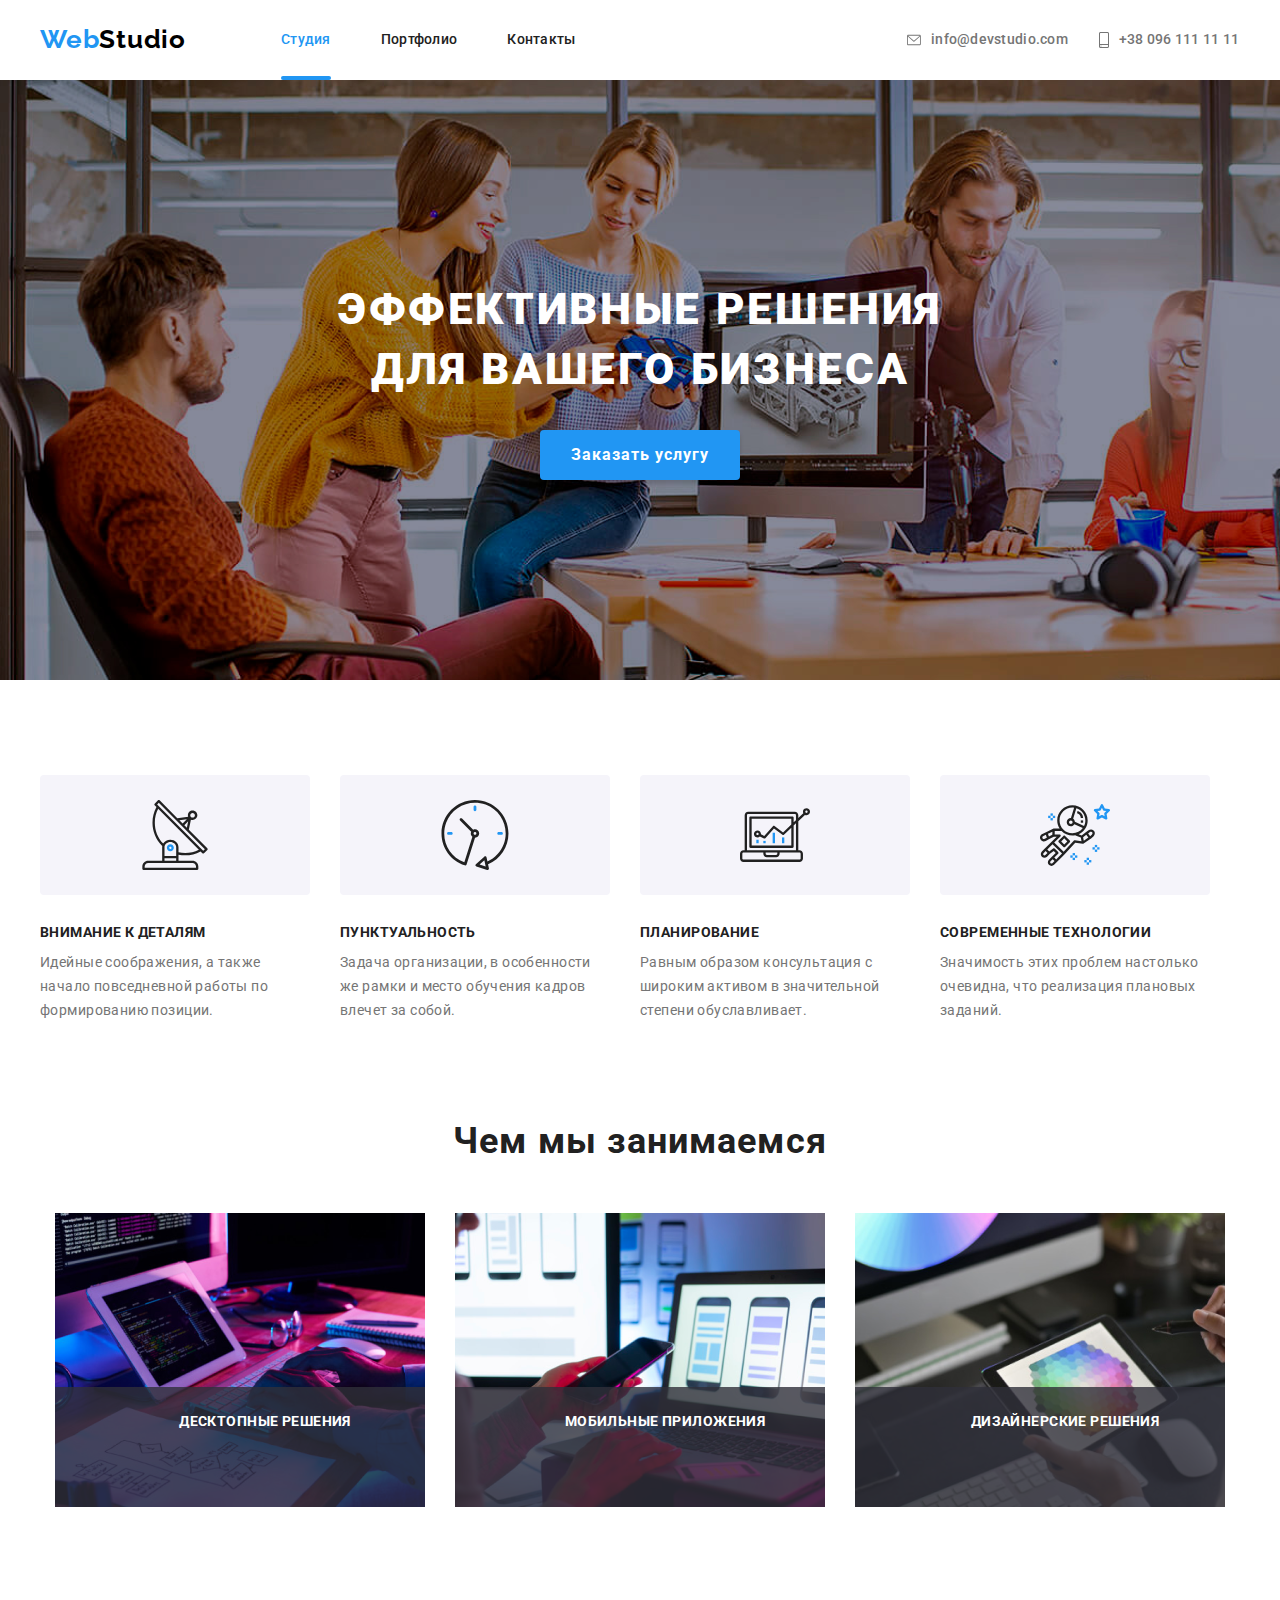
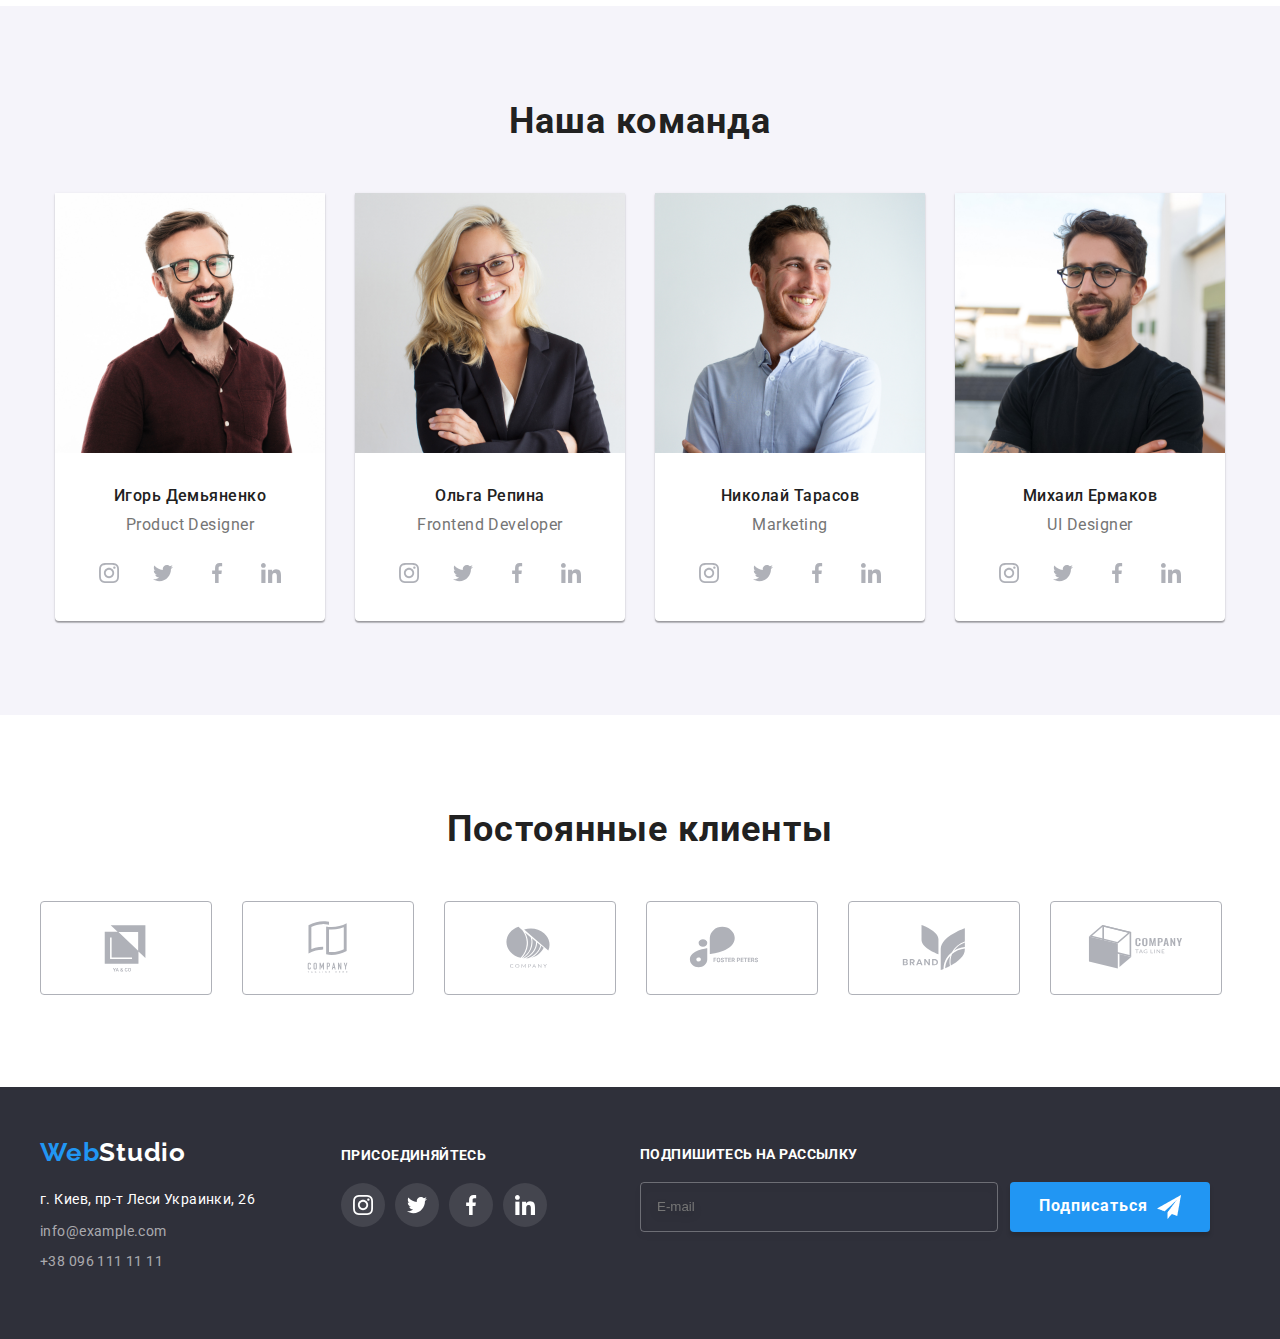
==== commit 4b41455c: "hw07" ====
--- a/index.html
+++ b/index.html
@@ -146,183 +146,180 @@
         <!-- Our team -->
         <section class="our-team">
           <div class="container">
-            <h2 class="our-team-title">Наша команда</h2>
-            <ul class="team-list">
-              <li class="team-card">
+            <h2 class="our-team__title">Наша команда</h2>
+            <ul class="our-team__list">
+              <li class="our-team__card">
                 <img
                   src="./images/img.jpg"
                   alt="Игорь Демьяненко"
                   width="270px"
                   height="260px"
                 />
-                <h3 class="card-title">Игорь Демьяненко</h3>
-                <p class="card-text" lang="en">Product Designer</p>
-                <ul class="card-soc-list">
-                  <li class="card-soc-item">
-                    <a class="card-soc-link" href=""
-                      ><svg class="card-icon" width="20" height="20" ;>
+                <h3 class="our-team__card-title">Игорь Демьяненко</h3>
+                <p class="our-team__card-text" lang="en">Product Designer</p>
+                <ul class="our-team__soc-list">
+                  <li class="our-team__soc-item">
+                    <a class="our-team__soc-link" href=""
+                      ><svg class="our-team__soc-icon" width="20" height="20" ;>
                         <use
                           href="./images/symbol-defs.svg#icon-instagram"
                         ></use></svg
                     ></a>
-                    
-                  </li>
-                  <li class="card-soc-item">
-                      <a class="card-soc-link" href=""
-                        ><svg class="card-icon" width="20" height="20" ;>
-                          <use
-                            href="./images/symbol-defs.svg#icon-twitter"
-                          ></use></svg></a
-                    ></a>
-                  </li>
-                  <li class="card-soc-item">
-                      <a class="card-soc-link" href=""
-                        ><svg class="card-icon" width="20" height="20" ;>
-                          <use
-                            href="./images/symbol-defs.svg#icon-facebook"
-                          ></use></svg></a
-                    ></a>
-                  </li>
-                  <li class="card-soc-item">
-                      <a class="card-soc-link" href=""
-                        ><svg class="card-icon" width="20" height="20" ;>
-                          <use
-                            href="./images/symbol-defs.svg#icon-linkedin"
-                          ></use></svg></a
+                  </li>
+                  <li class="our-team__soc-item">
+                    <a class="our-team__soc-link" href=""
+                      ><svg class="our-team__soc-icon" width="20" height="20" ;>
+                        <use
+                          href="./images/symbol-defs.svg#icon-twitter"
+                        ></use></svg
+                    ></a>
+                  </li>
+                 <li class="our-team__soc-item">
+                    <a class="our-team__soc-link" href=""
+                      ><svg class="our-team__soc-icon" width="20" height="20" ;>
+                        <use
+                          href="./images/symbol-defs.svg#icon-facebook"
+                        ></use></svg
+                    ></a>
+                  </li>
+                  <li class="our-team__soc-item">
+                    <a class="our-team__soc-link" href=""
+                      ><svg class="our-team__soc-icon" width="20" height="20" ;>
+                        <use
+                          href="./images/symbol-defs.svg#icon-linkedin"
+                        ></use></svg
                     ></a>
                   </li>
                 </ul>
               </li>
-              <li class="team-card">
+              <li class="our-team__card">
                 <img
                   src="./images/img11.jpg"
                   alt="Ольга Репина"
                   width="270px"
                   height="260px"
                 />
-                <h3 class="card-title">Ольга Репина</h3>
-                <p class="card-text" lang="en">Frontend Developer</p>
-                <ul class="card-soc-list">
-                  <li class="card-soc-item">
-                    <a class="card-soc-link" href=""
-                      ><svg class="card-icon" width="20" height="20" ;>
+                <h3 class="our-team__card-title">Ольга Репина</h3>
+                <p class="our-team__card-text" lang="en">Frontend Developer</p>
+                <ul class="our-team__soc-list">
+                  <li class="our-team__soc-item">
+                    <a class="our-team__soc-link" href=""
+                      ><svg class="our-team__soc-icon" width="20" height="20" ;>
                         <use
                           href="./images/symbol-defs.svg#icon-instagram"
                         ></use></svg
                     ></a>
-                    
-                  </li>
-                  <li class="card-soc-item">
-                      <a class="card-soc-link" href=""
-                        ><svg class="card-icon" width="20" height="20" ;>
-                          <use
-                            href="./images/symbol-defs.svg#icon-twitter"
-                          ></use></svg></a
-                    ></a>
-                  </li>
-                  <li class="card-soc-item">
-                      <a class="card-soc-link" href=""
-                        ><svg class="card-icon" width="20" height="20" ;>
-                          <use
-                            href="./images/symbol-defs.svg#icon-facebook"
-                          ></use></svg></a
-                    ></a>
-                  </li>
-                  <li class="card-soc-item">
-                      <a class="card-soc-link" href=""
-                        ><svg class="card-icon" width="20" height="20" ;>
-                          <use
-                            href="./images/symbol-defs.svg#icon-linkedin"
-                          ></use></svg></a
+                  </li>
+                  <li class="our-team__soc-item">
+                    <a class="our-team__soc-link" href=""
+                      ><svg class="our-team__soc-icon" width="20" height="20" ;>
+                        <use
+                          href="./images/symbol-defs.svg#icon-twitter"
+                        ></use></svg
+                    ></a>
+                  </li>
+                 <li class="our-team__soc-item">
+                    <a class="our-team__soc-link" href=""
+                      ><svg class="our-team__soc-icon" width="20" height="20" ;>
+                        <use
+                          href="./images/symbol-defs.svg#icon-facebook"
+                        ></use></svg
+                    ></a>
+                  </li>
+                  <li class="our-team__soc-item">
+                    <a class="our-team__soc-link" href=""
+                      ><svg class="our-team__soc-icon" width="20" height="20" ;>
+                        <use
+                          href="./images/symbol-defs.svg#icon-linkedin"
+                        ></use></svg
                     ></a>
                   </li>
                 </ul>
               </li>
-              <li class="team-card">
+              <li class="our-team__card">
                 <img
                   src="./images/img22.jpg"
                   alt="Николай Тарасов"
                   width="270px"
                   height="260px"
                 />
-                <h3 class="card-title">Николай Тарасов</h3>
-                <p class="card-text" lang="en">Marketing</p>
-                <ul class="card-soc-list">
-                  <li class="card-soc-item">
-                      <a class="card-soc-link" href=""
-                        ><svg class="card-icon" width="20" height="20" ;>
-                          <use
-                            href="./images/symbol-defs.svg#icon-facebook"
-                          ></use></svg></a
-                    ></a>
-                  </li>
-                  <li class="card-soc-item">
-                      <a class="card-soc-link" href=""
-                        ><svg class="card-icon" width="20" height="20" ;>
-                          <use
-                            href="./images/symbol-defs.svg#icon-twitter"
-                          ></use></svg></a
-                    ></a>
-                  </li>
-                  <li class="card-soc-item">
-                      <a class="card-soc-link" href=""
-                        ><svg class="card-icon" width="20" height="20" ;>
-                          <use
-                            href="./images/symbol-defs.svg#icon-facebook"
-                          ></use></svg></a
-                    ></a>
-                  </li>
-                  <li class="card-soc-item">
-                      <a class="card-soc-link" href=""
-                        ><svg class="card-icon" width="20" height="20" ;>
-                          <use
-                            href="./images/symbol-defs.svg#icon-linkedin"
-                          ></use></svg></a
+                <h3 class="our-team__card-title">Николай Тарасов</h3>
+                <p class="our-team__card-text" lang="en">Marketing</p>
+                <ul class="our-team__soc-list">
+                  <li class="our-team__soc-item">
+                    <a class="our-team__soc-link" href=""
+                      ><svg class="our-team__soc-icon" width="20" height="20" ;>
+                        <use
+                          href="./images/symbol-defs.svg#icon-instagram"
+                        ></use></svg
+                    ></a>
+                  </li>
+                  <li class="our-team__soc-item">
+                    <a class="our-team__soc-link" href=""
+                      ><svg class="our-team__soc-icon" width="20" height="20" ;>
+                        <use
+                          href="./images/symbol-defs.svg#icon-twitter"
+                        ></use></svg
+                    ></a>
+                  </li>
+                 <li class="our-team__soc-item">
+                    <a class="our-team__soc-link" href=""
+                      ><svg class="our-team__soc-icon" width="20" height="20" ;>
+                        <use
+                          href="./images/symbol-defs.svg#icon-facebook"
+                        ></use></svg
+                    ></a>
+                  </li>
+                  <li class="our-team__soc-item">
+                    <a class="our-team__soc-link" href=""
+                      ><svg class="our-team__soc-icon" width="20" height="20" ;>
+                        <use
+                          href="./images/symbol-defs.svg#icon-linkedin"
+                        ></use></svg
                     ></a>
                   </li>
                 </ul>
               </li>
-              <li class="team-card">
+              <li class="our-team__card">
                 <img
                   src="./images/img33.jpg"
                   alt="Михаил Ермаков"
                   width="270px"
                   height="260px"
                 />
-                <h3 class="card-title">Михаил Ермаков</h3>
-                <p class="card-text" lang="en">UI Designer</p>
-                <ul class="card-soc-list">
-                  <li class="card-soc-item">
-                    <a class="card-soc-link" href=""
-                      ><svg class="card-icon" width="20" height="20" ;>
+                <h3 class="our-team__card-title">Михаил Ермаков</h3>
+                <p class="our-team__card-text" lang="en">UI Designer</p>
+                <ul class="our-team__soc-list">
+                  <li class="our-team__soc-item">
+                    <a class="our-team__soc-link" href=""
+                      ><svg class="our-team__soc-icon" width="20" height="20" ;>
                         <use
                           href="./images/symbol-defs.svg#icon-instagram"
                         ></use></svg
                     ></a>
-                    
-                  </li>
-                  <li class="card-soc-item">
-                      <a class="card-soc-link" href=""
-                        ><svg class="card-icon" width="20" height="20" ;>
-                          <use
-                            href="./images/symbol-defs.svg#icon-twitter"
-                          ></use></svg></a
-                    ></a>
-                  </li>
-                  <li class="card-soc-item">
-                      <a class="card-soc-link" href=""
-                        ><svg class="card-icon" width="20" height="20" ;>
-                          <use
-                            href="./images/symbol-defs.svg#icon-facebook"
-                          ></use></svg></a
-                    ></a>
-                  </li>
-                  <li class="card-soc-item">
-                      <a class="card-soc-link" href=""
-                        ><svg class="card-icon" width="20" height="20" ;>
-                          <use
-                            href="./images/symbol-defs.svg#icon-linkedin"
-                          ></use></svg></a
+                  </li>
+                  <li class="our-team__soc-item">
+                    <a class="our-team__soc-link" href=""
+                      ><svg class="our-team__soc-icon" width="20" height="20" ;>
+                        <use
+                          href="./images/symbol-defs.svg#icon-twitter"
+                        ></use></svg
+                    ></a>
+                  </li>
+                 <li class="our-team__soc-item">
+                    <a class="our-team__soc-link" href=""
+                      ><svg class="our-team__soc-icon" width="20" height="20" ;>
+                        <use
+                          href="./images/symbol-defs.svg#icon-facebook"
+                        ></use></svg
+                    ></a>
+                  </li>
+                  <li class="our-team__soc-item">
+                    <a class="our-team__soc-link" href=""
+                      ><svg class="our-team__soc-icon" width="20" height="20" ;>
+                        <use
+                          href="./images/symbol-defs.svg#icon-linkedin"
+                        ></use></svg
                     ></a>
                   </li>
                 </ul>
@@ -365,75 +362,77 @@
           </ul>
         </address>
         </div>
-      <div class="footer-social">
-        <h3 class="footer-social__title">Присоединяйтесь</h3>
+      <div class="social-container">
+        <h3 class="social__title">Присоединяйтесь</h3>
         <ul class="social">
-                  <li class="card-soc-item footer-soc">
-                    <a class="card-soc-link" href=""
-                      ><svg class="card-icon" width="20" height="20" ;>
+                  <li class="social__item">
+                    <a class="social__link" href=""
+                      ><svg class="social__icon" width="20" height="20" ;>
                         <use
                           href="./images/symbol-defs.svg#icon-instagram-white"
                         ></use></svg
                     ></a>
-                    
-                  </li>
-                  <li class="card-soc-item footer-soc">
-                      <a class="card-soc-link" href=""
-                        ><svg class="card-icon" width="20" height="20" ;>
-                          <use
-                            href="./images/symbol-defs.svg#icon-twitter-white"
-                          ></use></svg></a
-                    ></a>
-                  </li>
-                  <li class="card-soc-item footer-soc">
-                      <a class="card-soc-link" href=""
-                        ><svg class="card-icon" width="20" height="20" ;>
-                          <use
-                            href="./images/symbol-defs.svg#icon-facebook-white"
-                          ></use></svg></a
-                    ></a>
-                  </li>
-                  <li class="card-soc-item footer-soc">
-                      <a class="card-soc-link" href=""
-                        ><svg class="card-icon" width="20" height="20" ;>
-                          <use
-                            href="./images/symbol-defs.svg#icon-linkedin-white"
-                          ></use></svg></a
+                  </li>
+                 <li class="social__item">
+                    <a class="social__link" href=""
+                      ><svg class="social__icon" width="20" height="20" ;>
+                        <use
+                          href="./images/symbol-defs.svg#icon-twitter-white"
+                        ></use></svg
+                    ></a>
+                  </li>
+                 <li class="social__item">
+                    <a class="social__link" href=""
+                      ><svg class="social__icon" width="20" height="20" ;>
+                        <use
+                          href="./images/symbol-defs.svg#icon-facebook-white"
+                        ></use></svg
+                    ></a>
+                  </li>
+                 <li class="social__item">
+                    <a class="social__link" href=""
+                      ><svg class="social__icon" width="20" height="20" ;>
+                        <use
+                          href="./images/symbol-defs.svg#icon-linkedin-white"
+                        ></use></svg
                     ></a>
                   </li>
                 </ul>
       </div>
-      <div class="footer-invite">
-        <p class="footer-invite-text">подпишитесь на рассылку</p>
-        <div class="footer-invite-wrap">
-        <form class="footer-invite-form">
-          <input class="footer-invite-input" type="email" name="invite-email" id="invite-email" placeholder="E-mail">
-        <button class="invite-btn" type="submit">Подписаться<img class="invite-img" src="./images/icon send.png" alt="иконка отправить" width="24px" height="24px"></button>
+      <div class="invite">
+        <p class="invite__text">подпишитесь на рассылку</p>
+        <div class="invite__wrap">
+        <form class="invite__form">
+          <input class="invite__input" type="email" name="invite-email" id="invite-email" placeholder="E-mail">
+        <button class="invite__btn" type="submit">Подписаться<img class="invite__img" src="./images/icon send.png" alt="иконка отправить" width="24px" height="24px"></button>
         </form>
       </div>
       </div>
       </div>
     </footer>
+
+    <!-- --MODAL-- -->
+    
     <div class="backdrop is-hidden" data-modal>
       <div class="modal">
-        <button class="modal-btnclose" data-modal-close type="button"><svg class="modalbtn-close-svg" width="14" height="14"><use href="./images/symbol-defs.svg#icon-modal-btnclose"></use></svg></button>
-        <p class="modal-title">Оставьте свои данные, мы вам перезвоним</p>
-        <form class="modal-form">
-          <label for="modal-input-name" class="modal-input-label">Имя</label>
-          <div class="modal-input-container"><input type="text" id="modal-input-name" class="modal-input-name modal-input"><svg class="modal-name-icon" width="18" height="18"><use href="./images/symbol-defs.svg#icon-person"></use></svg>
-          </div>
-          <label for="modal-input-tel" class="modal-input-label">Телефон</label>
-          <div class="modal-input-container">
-            <input type="tel" id="modal-input-tel" class="modal-input-tel modal-input"><svg class="modal-name-icon" width="18" height="18"><use href="./images/symbol-defs.svg#icon-phone-modal"></use></svg>
-          </div>
-          <label for="modal-input-email" class="modal-input-label">Почта</label>
-          <div class="modal-input-container">
-            <input type="email" id="modal-input-email" class="modal-input-email modal-input"><svg class="modal-name-icon" width="18" height="18"><use href="./images/symbol-defs.svg#icon-email"></use></svg>
-          </div>
-          <label for="input-comment" class="modal-textarea-label">Комментарий</label>
-          <div class="modal-textarea-container"><textarea placeholder="Введите текст" id="input-comment" name="input-comment" class="modal-textarea"></textarea></div>
-          <div class="modal-checkbox-container"><input id="modal-checkbox" type="checkbox" class="is-hidden def-checkbox"><label for="modal-checkbox" class="modal-label-checkbox"><p class="modal-checkbox-text">Соглашаюсь с рассылкой и принимаю <a target="_blank" href="" class="modal-checkbox-link">Условия договора</a></p></label></div>
-          <button type="submit" class="modal-btnsubmit">Отправить</button>
+        <button class="modal__btnclose" data-modal-close type="button"><svg class="modal__btnclose-svg" width="14" height="14"><use href="./images/symbol-defs.svg#icon-modal-btnclose"></use></svg></button>
+        <p class="modal__title">Оставьте свои данные, мы вам перезвоним</p>
+        <form class=".modal__form">
+          <label for="modal-input-name" class="modal__label">Имя</label>
+          <div class="modal__input-container"><input type="text" id="modal-input-name" class="modal__input"><svg class="modal__input-icon" width="18" height="18"><use href="./images/symbol-defs.svg#icon-person"></use></svg>
+          </div>
+          <label for="modal-input-tel" class="modal__label">Телефон</label>
+          <div class="modal__input-container">
+            <input type="tel" id="modal-input-tel" class="modal__input"><svg class="modal__input-icon" width="18" height="18"><use href="./images/symbol-defs.svg#icon-phone-modal"></use></svg>
+          </div>
+          <label for="modal-input-email" class="modal__label">Почта</label>
+          <div class="modal__input-container">
+            <input type="email" id="modal-input-email" class="modal__input"><svg class="modal__input-icon" width="18" height="18"><use href="./images/symbol-defs.svg#icon-email"></use></svg>
+          </div>
+          <label for="input-comment" class="modal__textarea-label">Комментарий</label>
+          <div class="modal__textarea-container"><textarea placeholder="Введите текст" id="input-comment" name="input-comment" class="modal__textarea"></textarea></div>
+          <div class="modal__checkbox-container"><input id="modal__checkbox" type="checkbox" class="is-hidden modal__def-checkbox"><label for="modal__checkbox" class="modal__label-checkbox"><p class="modal__checkbox-text">Соглашаюсь с рассылкой и принимаю <a target="_blank" href="" class="modal__checkbox-link">Условия договора</a></p></label></div>
+          <button type="submit" class="modal__btnsubmit">Отправить</button>
         </form>
       </div>
     </div>
--- a/css/main.min.css
+++ b/css/main.min.css
@@ -1 +1 @@
-:root{--text-color: #212121;--secondary-text-color: #757575;--accent-color: #2196f3;--btntext-hover: #ffffff}body{font-family:"Roboto",sans-serif;margin:0;padding:0}button{cursor:pointer}ul{-webkit-padding-start:0px;padding-inline-start:0px;margin:0px;padding:0px}a{color:inherit;text-decoration:none}li{list-style-type:none}.current.current{position:relative;color:var(--accent-color)}.current::after{content:"";position:absolute;width:100%;height:4px;background-color:var(--accent-color);border-radius:2px;left:0;bottom:-32px}.is-hidden{visibility:hidden;opacity:0;pointer-events:none}.container{width:1200px;padding-left:15px;padding-right:15px;margin:0 auto}.backdrop{width:100%;height:100%;-webkit-box-shadow:0px 1px 3px rgba(0,0,0,.12),0px 1px 1px rgba(0,0,0,.14),0px 2px 1px rgba(0,0,0,.2);box-shadow:0px 1px 3px rgba(0,0,0,.12),0px 1px 1px rgba(0,0,0,.14),0px 2px 1px rgba(0,0,0,.2);border-radius:4px;position:fixed;top:0;-webkit-transition:opacity 250ms cubic-bezier(0.4, 0, 0.2, 1);transition:opacity 250ms cubic-bezier(0.4, 0, 0.2, 1);background:rgba(0,0,0,.2)}.modal{width:528px;min-height:581px;border-radius:4px;background-color:var(--btntext-hover);position:absolute;top:50%;left:50%;-webkit-transform:translate(-50%, -50%);transform:translate(-50%, -50%);padding:40px}.modal-btnclose{border-radius:50%;background-color:var(--btntext-hover);border:1px solid rgba(0,0,0,.1);width:30px;height:30px;position:absolute;right:8px;top:8px}.modal-btnclose:hover>svg,.modal-btnclose:focus>svg{fill:var(--accent-color);-webkit-transition:fill 250ms cubic-bezier(0.4, 0, 0.2, 1);transition:fill 250ms cubic-bezier(0.4, 0, 0.2, 1)}.modalbtn-close-svg{position:absolute;top:50%;left:50%;-webkit-transform:translate(-50%, -50%);transform:translate(-50%, -50%);-webkit-transition:ill 250ms cubic-bezier(0.4, 0, 0.2, 1);transition:ill 250ms cubic-bezier(0.4, 0, 0.2, 1)}.modal-title{font-family:"Roboto";font-style:normal;font-weight:700;font-size:20px;line-height:1.15;text-align:center;letter-spacing:.03em;color:#212121;margin:0;margin-bottom:12px}.modal-form{height:auto}.modal-input-label{margin-bottom:4px;font-family:"Roboto";font-style:normal;font-weight:400;font-size:12px;line-height:14px;letter-spacing:.01em;color:var(--secondary-text-color);display:block}.modal-input-container:hover>.modal-input,.modal-input-container:focus>.modal-input{border-color:var(--accent-color);-webkit-transition:border-color 250ms cubic-bezier(0.4, 0, 0.2, 1);transition:border-color 250ms cubic-bezier(0.4, 0, 0.2, 1)}.modal-input-container{position:relative;height:40px;margin-bottom:10px}.modal-textarea-label{display:block;margin-bottom:4px;font-family:"Roboto";font-size:12px;line-height:1.16;letter-spacing:.01em;color:var(--secondary-text-color)}.modal-input-container:hover>svg,.modal-input-container:focus>svg{fill:var(--accent-color);-webkit-transition:fill 250ms cubic-bezier(0.4, 0, 0.2, 1);transition:fill 250ms cubic-bezier(0.4, 0, 0.2, 1)}.modal-input{outline:none;width:100%;margin-bottom:10px;height:40px;padding-left:42px;border:1px solid rgba(33,33,33,.2);border-radius:4px;-webkit-box-sizing:border-box;box-sizing:border-box}.modal-name-icon{top:0;left:0;position:absolute;left:12px;top:11px}.modal-textarea-container{margin-bottom:20px}.modal-textarea-container:hover>.modal-textarea,.modal-textarea-container:focus>.modal-textarea{border-color:var(--accent-color);-webkit-transition:border-color 250ms cubic-bezier(0.4, 0, 0.2, 1);transition:border-color 250ms cubic-bezier(0.4, 0, 0.2, 1)}.modal-textarea{width:100%;resize:none;outline:none;height:120px;border:1px solid rgba(33,33,33,.2);border-radius:4px;-webkit-box-sizing:border-box;box-sizing:border-box;padding:12px 16px}.modal-checkbox-container{display:-webkit-box;display:-ms-flexbox;display:flex;-webkit-box-align:center;-ms-flex-align:center;align-items:center;-webkit-box-pack:center;-ms-flex-pack:center;justify-content:center}.modal-label-checkbox{display:-webkit-box;display:-ms-flexbox;display:flex;-webkit-box-align:center;-ms-flex-align:center;align-items:center;margin-right:8px;margin-bottom:30px}.modal-label-checkbox::before{content:"";width:16px;height:15px;border:2px solid #212121;border-radius:2px;margin-right:8px}.def-checkbox:checked+.modal-label-checkbox::before{background-color:var(--accent-color);border:none;background-image:url(../images/checked2.svg);background-repeat:no-repeat;background-position:center}.modal-checkbox-text{font-family:"Roboto";font-size:14px;line-height:1.71;letter-spacing:.03em;color:var(--secondary-text-color);margin:0}.modal-checkbox-link{font-family:"Roboto";font-style:normal;font-weight:400;font-size:14px;line-height:1.71;letter-spacing:.03em;-webkit-text-decoration-line:underline;text-decoration-line:underline;color:var(--accent-color)}.def-checkbox:checked+.modal-label-checkbox::before{background-color:var(--accent-color);border:none;background-image:url(../images/checked2.svg);background-repeat:no-repeat;background-position:center}.modal-btnsubmit{width:200px;height:50px;font-weight:700;font-size:16px;line-height:1.85;display:-webkit-box;display:-ms-flexbox;display:flex;-webkit-box-align:center;-ms-flex-align:center;align-items:center;text-align:center;letter-spacing:.06em;color:var(--btntext-hover);background:var(--accent-color);-webkit-box-shadow:0px 4px 4px rgba(0,0,0,.15);box-shadow:0px 4px 4px rgba(0,0,0,.15);border-radius:4px;-webkit-box-pack:center;-ms-flex-pack:center;justify-content:center;margin:0 auto;-webkit-transition:background 250ms cubic-bezier(0.4, 0, 0.2, 1),-webkit-box-shadow 250ms cubic-bezier(0.4, 0, 0.2, 1);transition:background 250ms cubic-bezier(0.4, 0, 0.2, 1),-webkit-box-shadow 250ms cubic-bezier(0.4, 0, 0.2, 1);transition:background 250ms cubic-bezier(0.4, 0, 0.2, 1),box-shadow 250ms cubic-bezier(0.4, 0, 0.2, 1);transition:background 250ms cubic-bezier(0.4, 0, 0.2, 1),box-shadow 250ms cubic-bezier(0.4, 0, 0.2, 1),-webkit-box-shadow 250ms cubic-bezier(0.4, 0, 0.2, 1);border:none}.modal-btnsubmit:hover{background-color:#188ce8;-webkit-box-shadow:0px 4px 4px rgba(0,0,0,.15);box-shadow:0px 4px 4px rgba(0,0,0,.15)}.no-scroll{overflow:hidden}.social{display:-webkit-box;display:-ms-flexbox;display:flex;-webkit-box-pack:center;-ms-flex-pack:center;justify-content:center;margin-bottom:30px}.social__item{width:44px;height:44px}.social__item:not(:last-child){margin-right:10px}.social__link{width:100%;height:100%;border-radius:50%;display:-webkit-box;display:-ms-flexbox;display:flex;-webkit-box-pack:center;-ms-flex-pack:center;justify-content:center;-webkit-box-align:center;-ms-flex-align:center;align-items:center;background:rgba(255,255,255,.1);-webkit-transition:background-color 250ms cubic-bezier(0.4, 0, 0.2, 1);transition:background-color 250ms cubic-bezier(0.4, 0, 0.2, 1)}.social__link:hover,.social__link:focus{background-color:var(--accent-color);-webkit-transition:background-color 250ms cubic-bezier(0.4, 0, 0.2, 1);transition:background-color 250ms cubic-bezier(0.4, 0, 0.2, 1)}.social__link:hover>.social__icon,.social__link:focus>.social__icon{fill:var(--btntext-hover);-webkit-transition:fill 250ms cubic-bezier(0.4, 0, 0.2, 1);transition:fill 250ms cubic-bezier(0.4, 0, 0.2, 1)}.social__icon{fill:#afb1b8;-webkit-transition:fill 250ms cubic-bezier(0.4, 0, 0.2, 1);transition:fill 250ms cubic-bezier(0.4, 0, 0.2, 1)}.header{display:block;height:80px;max-height:80px;margin:0 auto;border-left:none;border-right:none;border-top:none}.container-head{display:-webkit-box;display:-ms-flexbox;display:flex;height:80px}.portfolio-header{border:1px solid #ececec;border-left:none;border-top:none;border-right:none}.logo{color:#000;font-family:"Raleway";font-style:normal;font-weight:700;font-size:26px;line-height:1.19px;letter-spacing:.03em;margin-right:95px}.logo-styles{color:var(--accent-color)}.nav{display:-webkit-box;display:-ms-flexbox;display:flex;-webkit-box-align:center;-ms-flex-align:center;align-items:center;margin-right:auto}.portfolio-nav{-webkit-box-align:center;-ms-flex-align:center;align-items:center;display:-webkit-box;display:-ms-flexbox;display:flex;margin-right:auto}.nav-menu{-webkit-box-align:center;-ms-flex-align:center;align-items:center;display:-webkit-box;display:-ms-flexbox;display:flex}.nav-link{font-family:"Roboto";font-style:normal;font-weight:500;font-size:14px;line-height:1.14;letter-spacing:.02em;color:var(--text-color)}.nav-link:not(:last-child){margin-right:50px}.nav-link:hover,.nav-link:focus{color:var(--accent-color);-webkit-transition:color 250ms cubic-bezier(0.4, 0, 0.2, 1);transition:color 250ms cubic-bezier(0.4, 0, 0.2, 1)}.contacts{display:-webkit-box;display:-ms-flexbox;display:flex;-webkit-box-align:center;-ms-flex-align:center;align-items:center}.contact-link{height:17px}.contact-link:not(:last-child){margin-right:30px}.contact-link>.tel-styles{-webkit-box-pack:center;-ms-flex-pack:center;justify-content:center;-webkit-box-align:center;-ms-flex-align:center;align-items:center}.mail-styles{font-family:"Roboto";font-style:normal;font-weight:500;font-size:14px;line-height:1.14;letter-spacing:.02em;width:135px;color:var(--secondary-text-color);-webkit-box-align:center;-ms-flex-align:center;align-items:center;height:16px;width:161px;display:-webkit-box;display:-ms-flexbox;display:flex;align-items:center;-webkit-box-pack:center;-ms-flex-pack:center;justify-content:center;display:flex}.mail-styles:hover,.mail-styles:focus{color:var(--accent-color);-webkit-transition:color 250ms cubic-bezier(0.4, 0, 0.2, 1);transition:color 250ms cubic-bezier(0.4, 0, 0.2, 1)}.mail-icon{margin-right:10px;fill:currentColor;display:-webkit-box;display:-ms-flexbox;display:flex;justify-items:center}.tel-styles{font-family:"Roboto";font-style:normal;font-weight:500;font-size:14px;line-height:1.14;letter-spacing:.02em;color:var(--secondary-text-color);width:142px;height:16px;-ms-flex-line-pack:center;align-content:center;display:-webkit-box;display:-ms-flexbox;display:flex}.tel-styles:hover,.tel-styles:focus{color:var(--accent-color);-webkit-transition:color 250ms cubic-bezier(0.4, 0, 0.2, 1);transition:color 250ms cubic-bezier(0.4, 0, 0.2, 1)}.tel-icon{margin-right:10px;fill:currentColor}.hero{height:600px;background-image:url(../images/herobg.png)}.hero-title{padding-bottom:30px;font-family:"Roboto";font-style:normal;font-weight:900;font-size:44px;line-height:1.36;text-align:center;letter-spacing:.06em;text-transform:uppercase;padding-top:200px;color:var(--btntext-hover);margin:0}.hero-button{width:200px;height:50px;background-color:var(--accent-color);color:var(--btntext-hover);font-family:"Roboto";font-style:normal;font-weight:700;font-size:16px;line-height:1.88;-webkit-box-align:center;-ms-flex-align:center;align-items:center;text-align:center;letter-spacing:.06em;cursor:pointer;border:none;-webkit-box-shadow:0px 4px 4px rgba(0,0,0,.15);box-shadow:0px 4px 4px rgba(0,0,0,.15);border-radius:4px;margin-top:30px;margin:0 auto;display:block}.hero-button:hover{background-color:#188ce8;-webkit-box-shadow:0px 4px 4px rgba(0,0,0,.15);box-shadow:0px 4px 4px rgba(0,0,0,.15)}.peculiarities{padding:95px 0;margin:0 auto}.peculiarities-container{width:1200px;margin:0 auto;-webkit-box-sizing:border-box;box-sizing:border-box}.peculiarities-list{display:-webkit-box;display:-ms-flexbox;display:flex}.peculiarities-item{width:270px;height:251px}.peculiarities-box-icon{width:270px;height:120px;background-color:#f5f4fa;margin-bottom:30px;text-align:center;-webkit-box-pack:center;-ms-flex-pack:center;justify-content:center;display:-webkit-box;display:-ms-flexbox;display:flex;border-radius:4px}.peculiarities-icon{margin:auto}.peculiarities-item>img{margin-bottom:30px}.peculiarities-item:not(:last-child){margin-right:30px}.peculiarities-title{font-family:"Roboto";font-weight:700;font-size:14px;line-height:1.14;letter-spacing:.03em;text-transform:uppercase;color:#212121;margin:0;margin-bottom:10px}.peculiarities-text{font-family:"Roboto";font-style:normal;font-weight:400;font-size:14px;line-height:1.71;letter-spacing:.03em;color:var(--secondary-text-color);margin:0}.about{width:1200px;height:390px;margin:0 auto;margin-bottom:95px}.about-title{font-family:"Roboto";font-style:normal;font-weight:700;font-size:36px;line-height:1.16;text-align:center;letter-spacing:.03em;color:#212121;margin:0;margin-bottom:50px}.about-list{display:-webkit-box;display:-ms-flexbox;display:flex;-webkit-box-pack:center;-ms-flex-pack:center;justify-content:center}.about-item{position:relative;overflow:hidden;width:370px;height:294px}.about-item:not(:last-child){margin-right:30px}.aboutimg-text{position:absolute;width:370px;height:70px;font-family:"Roboto";font-weight:700;font-size:14px;line-height:1.42;text-align:center;letter-spacing:.03em;margin:0;color:var(--btntext-hover);bottom:0;background:rgba(47,48,58,.8);padding:25px}.our-team{background:#f5f4fa;padding-bottom:94px;padding-top:95px}.our-team-title{font-family:"Roboto";font-style:normal;font-weight:700;font-size:36px;line-height:1.16;text-align:center;letter-spacing:.03em;color:#212121;margin:0;margin-bottom:50px}.team-list{display:-webkit-box;display:-ms-flexbox;display:flex;margin-top:50px;margin:0 auto;-webkit-box-pack:center;-ms-flex-pack:center;justify-content:center}.team-card{-webkit-box-shadow:0px 1px 3px rgba(0,0,0,.12),0px 1px 1px rgba(0,0,0,.14),0px 2px 1px rgba(0,0,0,.2);box-shadow:0px 1px 3px rgba(0,0,0,.12),0px 1px 1px rgba(0,0,0,.14),0px 2px 1px rgba(0,0,0,.2);border-radius:0px 0px 4px 4px;background-color:var(--btntext-hover)}.team-card:not(:last-child){margin-right:30px}.card-text-container{padding:30px 70px;height:108px}.card-title{padding-top:30px;margin:0;margin-bottom:10px;font-family:"Roboto";font-style:normal;font-weight:500;font-size:16px;line-height:1.18;text-align:center;letter-spacing:.03em;color:#212121}.card-text{font-family:"Roboto";font-style:normal;font-weight:400;font-size:16px;line-height:1.18;text-align:center;letter-spacing:.03em;color:var(--secondary-text-color);margin:0;padding-bottom:16px}.card-soc-list{display:-webkit-box;display:-ms-flexbox;display:flex;-webkit-box-pack:center;-ms-flex-pack:center;justify-content:center;margin-bottom:30px}.card-soc-item{width:44px;height:44px}.card-soc-item:not(:last-child){margin-right:10px}.card-soc-link{width:100%;height:100%;border-radius:50%;display:-webkit-box;display:-ms-flexbox;display:flex;-webkit-box-pack:center;-ms-flex-pack:center;justify-content:center;-webkit-box-align:center;-ms-flex-align:center;align-items:center;background:rgba(255,255,255,.1);-webkit-transition:background-color 250ms cubic-bezier(0.4, 0, 0.2, 1);transition:background-color 250ms cubic-bezier(0.4, 0, 0.2, 1)}.card-soc-link:hover,.card-soc-link:focus{background-color:var(--accent-color);-webkit-transition:background-color 250ms cubic-bezier(0.4, 0, 0.2, 1);transition:background-color 250ms cubic-bezier(0.4, 0, 0.2, 1)}.card-soc-link:hover>.card-icon,.card-soc-link:focus>.card-icon{fill:var(--btntext-hover);-webkit-transition:fill 250ms cubic-bezier(0.4, 0, 0.2, 1);transition:fill 250ms cubic-bezier(0.4, 0, 0.2, 1)}.card-icon{fill:#afb1b8;-webkit-transition:fill 250ms cubic-bezier(0.4, 0, 0.2, 1);transition:fill 250ms cubic-bezier(0.4, 0, 0.2, 1)}.regular-container{padding:94px 0}.regular-title{font-family:"Roboto";font-style:normal;font-weight:700;font-size:36px;line-height:1.16;text-align:center;letter-spacing:.03em;color:#212121;margin:0;margin-bottom:50px}.regular-list{display:-webkit-box;display:-ms-flexbox;display:flex;height:92px}.regular-item{width:170px;height:92px;margin:0 auto;border:1px solid #afb1b8;margin:0;border-radius:4px;-webkit-transition-duration:250ms;transition-duration:250ms;-webkit-transition-timing-function:cubic-bezier(0.4, 0, 0.2, 1);transition-timing-function:cubic-bezier(0.4, 0, 0.2, 1)}.regular-item:hover,.regular-item:focus{border:1px solid var(--accent-color);-webkit-transition:border 250ms cubic-bezier(0.4, 0, 0.2, 1);transition:border 250ms cubic-bezier(0.4, 0, 0.2, 1)}.regular-link:hover>.regular-icon,.regular-link:focus>.regular-icon{fill:var(--accent-color);-webkit-transition-duration:250ms;transition-duration:250ms;-webkit-transition-timing-function:cubic-bezier(0.4, 0, 0.2, 1);transition-timing-function:cubic-bezier(0.4, 0, 0.2, 1)}.regular-link{width:100%;height:100%;display:-webkit-box;display:-ms-flexbox;display:flex;-webkit-box-pack:center;-ms-flex-pack:center;justify-content:center;-webkit-box-align:center;-ms-flex-align:center;align-items:center;-webkit-transition-duration:250ms;transition-duration:250ms;-webkit-transition-timing-function:cubic-bezier(0.4, 0, 0.2, 1);transition-timing-function:cubic-bezier(0.4, 0, 0.2, 1)}.regular-item:not(:last-child){margin-right:30px}.regular-icon{display:-webkit-box;display:-ms-flexbox;display:flex;-webkit-box-pack:center;-ms-flex-pack:center;justify-content:center;-webkit-box-align:center;-ms-flex-align:center;align-items:center;fill:#afb1b8}.footer{background:#2f303a;height:252px}.footer-container{display:-webkit-box;display:-ms-flexbox;display:flex}.footer-content{height:132px;width:231px;margin-right:70px;padding-top:50px}.address__contacts{padding-bottom:60px}.footer-content__logo{display:block;font-family:"Raleway";font-style:normal;font-weight:700;font-size:26px;line-height:1.19;letter-spacing:.03em;margin-bottom:20px;color:var(--btntext-hover);width:145px;height:31px}.footer-content__logo-styles{color:var(--accent-color)}.address{width:231px;height:81px}.address__link{display:block;font-family:"Roboto";font-style:normal;font-weight:400;font-size:14px;line-height:1.71;letter-spacing:.03em;color:var(--btntext-hover);margin-bottom:9px}.address__mail{display:block;font-family:"Roboto";font-style:normal;font-weight:400;font-size:14px;line-height:1.71;letter-spacing:.03em;color:rgba(255,255,255,.6);width:231px;height:21px;margin-bottom:9px}.address__mail:hover,.address__mail:focus{color:var(--accent-color);-webkit-transition:color 250ms cubic-bezier(0.4, 0, 0.2, 1);transition:color 250ms cubic-bezier(0.4, 0, 0.2, 1)}.address__tel{display:block;font-family:"Roboto";font-style:normal;font-weight:400;font-size:14px;line-height:1.71;letter-spacing:.03em;color:rgba(255,255,255,.6);width:231px;height:21px}.address__tel:hover,.address__tel:focus{color:var(--accent-color);-webkit-transition:color 250ms cubic-bezier(0.4, 0, 0.2, 1);transition:color 250ms cubic-bezier(0.4, 0, 0.2, 1)}.footer-social{padding-top:60px;width:206px;height:80px;margin-right:93px}.footer-social__title{margin:0;margin-bottom:20px;font-family:"Roboto";font-style:normal;font-weight:700;font-size:14px;line-height:16px;letter-spacing:.03em;text-transform:uppercase;color:var(--btntext-hover)}.social{display:-webkit-box;display:-ms-flexbox;display:flex;-webkit-box-pack:center;-ms-flex-pack:center;justify-content:center}.footer-invite{padding-top:59px}.footer-invite-text{font-family:"Roboto";font-style:normal;font-weight:700;font-size:14px;line-height:16px;letter-spacing:.03em;text-transform:uppercase;color:var(--btntext-hover);margin:0;margin-bottom:20px}.footer-invite-form{-webkit-box-sizing:border-box;box-sizing:border-box;display:-webkit-box;display:-ms-flexbox;display:flex}.footer-invite-input{margin-right:12px;border:1px solid rgba(255,255,255,.3);-webkit-filter:drop-shadow(0px 4px 4px rgba(0, 0, 0, 0.15));filter:drop-shadow(0px 4px 4px rgba(0, 0, 0, 0.15));border-radius:4px;background-color:rgba(0,0,0,0);width:358px;height:50px;outline:none;padding-left:16px;color:rgba(255,255,255,.75);-webkit-box-sizing:border-box;box-sizing:border-box}.invite-btn{width:200px;height:50px;font-family:"Roboto";font-style:normal;font-weight:700;font-size:16px;line-height:1.88;-webkit-box-align:center;-ms-flex-align:center;align-items:center;text-align:center;letter-spacing:.06em;color:var(--btntext-hover);background:var(--accent-color);-webkit-box-shadow:0px 4px 4px rgba(0,0,0,.15);box-shadow:0px 4px 4px rgba(0,0,0,.15);border-radius:4px;border:none}.invite-btn:hover{background-color:#188ce8;-webkit-box-shadow:0px 4px 4px rgba(0,0,0,.15);box-shadow:0px 4px 4px rgba(0,0,0,.15)}.invite-img{vertical-align:middle;margin-left:9px}.main-section-portfolio{padding-bottom:95px}.container-main{width:1200px;padding:0 15px;margin:0 auto}.main-btn{height:55px;margin-top:95px;margin-bottom:30p;text-align:center;margin-bottom:30px}.mainbtn-item{display:inline}.mainbtn-item:not(:last-child){margin-right:10px}.mainbtn{background:#f5f4fa;border-radius:4px;font-family:"Roboto";font-style:normal;font-weight:500;font-size:16px;line-height:1.62;text-align:center;letter-spacing:.03em;border:none;color:#212121;cursor:pointer;width:130px;height:40px}.mainbtn:hover,.mainbtn:focus{color:var(--btntext-hover);background:var(--accent-color);-webkit-box-shadow:0px 3px 1px rgba(0,0,0,.1),0px 1px 2px rgba(0,0,0,.08),0px 2px 2px rgba(0,0,0,.12);box-shadow:0px 3px 1px rgba(0,0,0,.1),0px 1px 2px rgba(0,0,0,.08),0px 2px 2px rgba(0,0,0,.12);border-radius:4px;-webkit-transition:color 250ms cubic-bezier(0.4, 0, 0.2, 1),background 250ms cubic-bezier(0.4, 0, 0.2, 1),border-radius 250ms cubic-bezier(0.4, 0, 0.2, 1),-webkit-box-shadow 250ms cubic-bezier(0.4, 0, 0.2, 1);transition:color 250ms cubic-bezier(0.4, 0, 0.2, 1),background 250ms cubic-bezier(0.4, 0, 0.2, 1),border-radius 250ms cubic-bezier(0.4, 0, 0.2, 1),-webkit-box-shadow 250ms cubic-bezier(0.4, 0, 0.2, 1);transition:color 250ms cubic-bezier(0.4, 0, 0.2, 1),background 250ms cubic-bezier(0.4, 0, 0.2, 1),box-shadow 250ms cubic-bezier(0.4, 0, 0.2, 1),border-radius 250ms cubic-bezier(0.4, 0, 0.2, 1);transition:color 250ms cubic-bezier(0.4, 0, 0.2, 1),background 250ms cubic-bezier(0.4, 0, 0.2, 1),box-shadow 250ms cubic-bezier(0.4, 0, 0.2, 1),border-radius 250ms cubic-bezier(0.4, 0, 0.2, 1),-webkit-box-shadow 250ms cubic-bezier(0.4, 0, 0.2, 1)}.current-filter{color:var(--btntext-hover);background:var(--accent-color);-webkit-box-shadow:0px 3px 1px rgba(0,0,0,.1),0px 1px 2px rgba(0,0,0,.08),0px 2px 2px rgba(0,0,0,.12);box-shadow:0px 3px 1px rgba(0,0,0,.1),0px 1px 2px rgba(0,0,0,.08),0px 2px 2px rgba(0,0,0,.12);border-radius:4px}.mainbtn-all{width:75px}.mainbtn-websites{width:130px}.mainbtn-app{width:145px}.mainbtn-design{width:105px}.mainbtn-marketing{width:130px}.cards{margin:0 auto}.main-cards{display:-webkit-box;display:-ms-flexbox;display:flex;-ms-flex-wrap:wrap;flex-wrap:wrap;margin:0}.card{display:inline-block;width:370px;height:405px;-webkit-box-sizing:border-box;box-sizing:border-box;border:1px solid #eee;margin-bottom:30px;margin-right:30px;-webkit-transition-property:-webkit-box-shadow;transition-property:-webkit-box-shadow;transition-property:box-shadow;transition-property:box-shadow, -webkit-box-shadow;-webkit-transition-duration:250ms;transition-duration:250ms;-webkit-transition-timing-function:cubic-bezier(0.4, 0, 0.2, 1);transition-timing-function:cubic-bezier(0.4, 0, 0.2, 1)}.card:nth-child(3n){margin-right:0px}.card:nth-child(n+6){margin-bottom:0}.card:last-child{margin:0}.card:hover,.card:focus{-webkit-box-shadow:0px 1px 1px rgba(0,0,0,.12),0px 4px 4px rgba(0,0,0,.06),1px 4px 6px rgba(0,0,0,.16);box-shadow:0px 1px 1px rgba(0,0,0,.12),0px 4px 4px rgba(0,0,0,.06),1px 4px 6px rgba(0,0,0,.16);-webkit-transition:-webkit-box-shadow 250ms cubic-bezier(0.4, 0, 0.2, 1);transition:-webkit-box-shadow 250ms cubic-bezier(0.4, 0, 0.2, 1);transition:box-shadow 250ms cubic-bezier(0.4, 0, 0.2, 1);transition:box-shadow 250ms cubic-bezier(0.4, 0, 0.2, 1), -webkit-box-shadow 250ms cubic-bezier(0.4, 0, 0.2, 1)}.card-animation{position:absolute;top:0;margin:0;background:rgba(33,150,243,.9);height:100%;width:100%;color:var(--btntext-hover);font-family:"Roboto";font-size:18px;line-height:1.56;letter-spacing:.03em;padding:63px 24px;-webkit-transform:translateY(100%);transform:translateY(100%);-webkit-transition-property:-webkit-transform;transition-property:-webkit-transform;transition-property:transform;transition-property:transform, -webkit-transform;-webkit-transition-duration:250ms;transition-duration:250ms;-webkit-transition-timing-function:cubic-bezier(0.4, 0, 0.2, 1);transition-timing-function:cubic-bezier(0.4, 0, 0.2, 1)}.card:hover .card-animation,.card:focus .card-animation{-webkit-transform:translateY(0);transform:translateY(0);-webkit-transition-property:-webkit-transform;transition-property:-webkit-transform;transition-property:transform;transition-property:transform, -webkit-transform;-webkit-transition-duration:250ms;transition-duration:250ms;-webkit-transition-timing-function:cubic-bezier(0.4, 0, 0.2, 1);transition-timing-function:cubic-bezier(0.4, 0, 0.2, 1)}.card-thumb{position:relative;overflow:hidden}.text-card{width:322px;height:70px;padding:20px 24px}.card-title-portfolio{font-family:"Roboto";font-style:normal;font-weight:700;font-size:18px;line-height:2;letter-spacing:.06em;color:#212121;text-align:left;margin:0;margin-bottom:4px;width:322px}.card-text-portfolio{font-family:"Roboto";font-style:normal;font-weight:400;font-size:16px;line-height:1.88;letter-spacing:.03em;color:var(--secondary-text-color);text-align:left;margin:0}/*# sourceMappingURL=main.min.css.map */+:root{--text-color: #212121;--secondary-text-color: #757575;--accent-color: #2196f3;--btntext-hover: #ffffff}body{font-family:"Roboto",sans-serif;margin:0;padding:0}button{cursor:pointer}ul{-webkit-padding-start:0px;padding-inline-start:0px;margin:0px;padding:0px}a{color:inherit;text-decoration:none}li{list-style-type:none}.current.current{position:relative;color:var(--accent-color)}.current::after{content:"";position:absolute;width:100%;height:4px;background-color:var(--accent-color);border-radius:2px;left:0;bottom:-32px}.is-hidden{visibility:hidden;opacity:0;pointer-events:none}.container{width:1200px;padding-left:15px;padding-right:15px;margin:0 auto}.backdrop{width:100%;height:100%;-webkit-box-shadow:0px 1px 3px rgba(0,0,0,.12),0px 1px 1px rgba(0,0,0,.14),0px 2px 1px rgba(0,0,0,.2);box-shadow:0px 1px 3px rgba(0,0,0,.12),0px 1px 1px rgba(0,0,0,.14),0px 2px 1px rgba(0,0,0,.2);border-radius:4px;position:fixed;top:0;-webkit-transition:opacity 250ms cubic-bezier(0.4, 0, 0.2, 1);transition:opacity 250ms cubic-bezier(0.4, 0, 0.2, 1);background:rgba(0,0,0,.2)}.modal{width:528px;min-height:581px;border-radius:4px;background-color:var(--btntext-hover);position:absolute;top:50%;left:50%;-webkit-transform:translate(-50%, -50%);transform:translate(-50%, -50%);padding:40px}.modal__btnclose{border-radius:50%;background-color:var(--btntext-hover);border:1px solid rgba(0,0,0,.1);width:30px;height:30px;position:absolute;right:8px;top:8px}.modal__btnclose:hover>svg,.modal__btnclose:focus>svg{fill:var(--accent-color);-webkit-transition:fill 250ms cubic-bezier(0.4, 0, 0.2, 1);transition:fill 250ms cubic-bezier(0.4, 0, 0.2, 1)}.modal__btnclose-svg{position:absolute;top:50%;left:50%;-webkit-transform:translate(-50%, -50%);transform:translate(-50%, -50%);-webkit-transition:ill 250ms cubic-bezier(0.4, 0, 0.2, 1);transition:ill 250ms cubic-bezier(0.4, 0, 0.2, 1)}.modal__title{font-family:"Roboto";font-style:normal;font-weight:700;font-size:20px;line-height:1.15;text-align:center;letter-spacing:.03em;color:#212121;margin:0;margin-bottom:12px}.modal__form{height:auto}.modal__label{margin-bottom:4px;font-family:"Roboto";font-style:normal;font-weight:400;font-size:12px;line-height:14px;letter-spacing:.01em;color:var(--secondary-text-color);display:block}.modal__input-container:hover>.modal__input,.modal__input-container:focus>.modal__input{border-color:var(--accent-color);-webkit-transition:border-color 250ms cubic-bezier(0.4, 0, 0.2, 1);transition:border-color 250ms cubic-bezier(0.4, 0, 0.2, 1)}.modal__input-container{position:relative;height:40px;margin-bottom:10px}.modal__textarea-label{display:block;margin-bottom:4px;font-family:"Roboto";font-size:12px;line-height:1.16;letter-spacing:.01em;color:var(--secondary-text-color)}.modal__input-container:hover>svg,.modal__input-container:focus>svg{fill:var(--accent-color);-webkit-transition:fill 250ms cubic-bezier(0.4, 0, 0.2, 1);transition:fill 250ms cubic-bezier(0.4, 0, 0.2, 1)}.modal__input{outline:none;width:100%;margin-bottom:10px;height:40px;padding-left:42px;border:1px solid rgba(33,33,33,.2);border-radius:4px;-webkit-box-sizing:border-box;box-sizing:border-box}.modal__input-icon{top:0;left:0;position:absolute;left:12px;top:11px}.modal__textarea-container{margin-bottom:20px}.modal__textarea-container:hover>.modal__textarea,.modal__textarea-container:focus>.modal__textarea{border-color:var(--accent-color);-webkit-transition:border-color 250ms cubic-bezier(0.4, 0, 0.2, 1);transition:border-color 250ms cubic-bezier(0.4, 0, 0.2, 1)}.modal__textarea{width:100%;resize:none;outline:none;height:120px;border:1px solid rgba(33,33,33,.2);border-radius:4px;-webkit-box-sizing:border-box;box-sizing:border-box;padding:12px 16px}.modal__checkbox-container{display:-webkit-box;display:-ms-flexbox;display:flex;-webkit-box-align:center;-ms-flex-align:center;align-items:center;-webkit-box-pack:center;-ms-flex-pack:center;justify-content:center}.modal__def-checkbox{position:absolute;width:1px;height:1px;margin:-1px;border:0;padding:0;white-space:nowrap;-webkit-clip-path:inset(100%);clip-path:inset(100%);clip:rect(0 0 0 0);overflow:hidden}.modal__label-checkbox{display:-webkit-box;display:-ms-flexbox;display:flex;-webkit-box-align:center;-ms-flex-align:center;align-items:center;margin-right:8px;margin-bottom:30px}.modal__label-checkbox::before{content:"";width:16px;height:15px;border:2px solid #212121;border-radius:2px;margin-right:8px}.modal__def-checkbox:checked+.modal__label-checkbox::before{background-color:var(--accent-color);border:none;background-image:url(../images/checked2.svg);background-repeat:no-repeat;background-position:center}.modal__checkbox-text{font-family:"Roboto";font-size:14px;line-height:1.71;letter-spacing:.03em;color:var(--secondary-text-color);margin:0}.modal__checkbox-link{font-family:"Roboto";font-style:normal;font-weight:400;font-size:14px;line-height:1.71;letter-spacing:.03em;-webkit-text-decoration-line:underline;text-decoration-line:underline;color:var(--accent-color)}.modal__btnsubmit{width:200px;height:50px;font-weight:700;font-size:16px;line-height:1.85;display:-webkit-box;display:-ms-flexbox;display:flex;-webkit-box-align:center;-ms-flex-align:center;align-items:center;text-align:center;letter-spacing:.06em;color:var(--btntext-hover);background:var(--accent-color);-webkit-box-shadow:0px 4px 4px rgba(0,0,0,.15);box-shadow:0px 4px 4px rgba(0,0,0,.15);border-radius:4px;-webkit-box-pack:center;-ms-flex-pack:center;justify-content:center;margin:0 auto;-webkit-transition:background 250ms cubic-bezier(0.4, 0, 0.2, 1),-webkit-box-shadow 250ms cubic-bezier(0.4, 0, 0.2, 1);transition:background 250ms cubic-bezier(0.4, 0, 0.2, 1),-webkit-box-shadow 250ms cubic-bezier(0.4, 0, 0.2, 1);transition:background 250ms cubic-bezier(0.4, 0, 0.2, 1),box-shadow 250ms cubic-bezier(0.4, 0, 0.2, 1);transition:background 250ms cubic-bezier(0.4, 0, 0.2, 1),box-shadow 250ms cubic-bezier(0.4, 0, 0.2, 1),-webkit-box-shadow 250ms cubic-bezier(0.4, 0, 0.2, 1);border:none}.modal__btnsubmit:hover{background-color:#188ce8;-webkit-box-shadow:0px 4px 4px rgba(0,0,0,.15);box-shadow:0px 4px 4px rgba(0,0,0,.15)}.no-scroll{overflow:hidden}.social{display:-webkit-box;display:-ms-flexbox;display:flex;-webkit-box-pack:center;-ms-flex-pack:center;justify-content:center}.social__item{width:44px;height:44px}.social__item:not(:last-child){margin-right:10px}.social__link{width:100%;height:100%;border-radius:50%;display:-webkit-box;display:-ms-flexbox;display:flex;-webkit-box-pack:center;-ms-flex-pack:center;justify-content:center;-webkit-box-align:center;-ms-flex-align:center;align-items:center;background:rgba(255,255,255,.1);-webkit-transition:background-color 250ms cubic-bezier(0.4, 0, 0.2, 1);transition:background-color 250ms cubic-bezier(0.4, 0, 0.2, 1)}.social__link:hover,.social__link:focus{background-color:var(--accent-color);-webkit-transition:background-color 250ms cubic-bezier(0.4, 0, 0.2, 1);transition:background-color 250ms cubic-bezier(0.4, 0, 0.2, 1)}.social__link:hover>.social__icon,.social__link:focus>.social__icon{fill:var(--btntext-hover);-webkit-transition:fill 250ms cubic-bezier(0.4, 0, 0.2, 1);transition:fill 250ms cubic-bezier(0.4, 0, 0.2, 1)}.social__icon{fill:#afb1b8;-webkit-transition:fill 250ms cubic-bezier(0.4, 0, 0.2, 1);transition:fill 250ms cubic-bezier(0.4, 0, 0.2, 1)}.header{display:block;height:80px;max-height:80px;margin:0 auto;border-left:none;border-right:none;border-top:none}.container-head{display:-webkit-box;display:-ms-flexbox;display:flex;height:80px}.portfolio-header{border:1px solid #ececec;border-left:none;border-top:none;border-right:none}.logo{color:#000;font-family:"Raleway";font-style:normal;font-weight:700;font-size:26px;line-height:1.19px;letter-spacing:.03em;margin-right:95px}.logo-styles{color:var(--accent-color)}.nav{display:-webkit-box;display:-ms-flexbox;display:flex;-webkit-box-align:center;-ms-flex-align:center;align-items:center;margin-right:auto}.portfolio-nav{-webkit-box-align:center;-ms-flex-align:center;align-items:center;display:-webkit-box;display:-ms-flexbox;display:flex;margin-right:auto}.nav-menu{-webkit-box-align:center;-ms-flex-align:center;align-items:center;display:-webkit-box;display:-ms-flexbox;display:flex}.nav-link{font-family:"Roboto";font-style:normal;font-weight:500;font-size:14px;line-height:1.14;letter-spacing:.02em;color:var(--text-color)}.nav-link:not(:last-child){margin-right:50px}.nav-link:hover,.nav-link:focus{color:var(--accent-color);-webkit-transition:color 250ms cubic-bezier(0.4, 0, 0.2, 1);transition:color 250ms cubic-bezier(0.4, 0, 0.2, 1)}.contacts{display:-webkit-box;display:-ms-flexbox;display:flex;-webkit-box-align:center;-ms-flex-align:center;align-items:center}.contact-link{height:17px}.contact-link:not(:last-child){margin-right:30px}.contact-link>.tel-styles{-webkit-box-pack:center;-ms-flex-pack:center;justify-content:center;-webkit-box-align:center;-ms-flex-align:center;align-items:center}.mail-styles{font-family:"Roboto";font-style:normal;font-weight:500;font-size:14px;line-height:1.14;letter-spacing:.02em;width:135px;color:var(--secondary-text-color);-webkit-box-align:center;-ms-flex-align:center;align-items:center;height:16px;width:161px;display:-webkit-box;display:-ms-flexbox;display:flex;align-items:center;-webkit-box-pack:center;-ms-flex-pack:center;justify-content:center;display:flex}.mail-styles:hover,.mail-styles:focus{color:var(--accent-color);-webkit-transition:color 250ms cubic-bezier(0.4, 0, 0.2, 1);transition:color 250ms cubic-bezier(0.4, 0, 0.2, 1)}.mail-icon{margin-right:10px;fill:currentColor;display:-webkit-box;display:-ms-flexbox;display:flex;justify-items:center}.tel-styles{font-family:"Roboto";font-style:normal;font-weight:500;font-size:14px;line-height:1.14;letter-spacing:.02em;color:var(--secondary-text-color);width:142px;height:16px;-ms-flex-line-pack:center;align-content:center;display:-webkit-box;display:-ms-flexbox;display:flex}.tel-styles:hover,.tel-styles:focus{color:var(--accent-color);-webkit-transition:color 250ms cubic-bezier(0.4, 0, 0.2, 1);transition:color 250ms cubic-bezier(0.4, 0, 0.2, 1)}.tel-icon{margin-right:10px;fill:currentColor}.hero{height:600px;background-image:url(../images/herobg.png)}.hero-title{padding-bottom:30px;font-family:"Roboto";font-style:normal;font-weight:900;font-size:44px;line-height:1.36;text-align:center;letter-spacing:.06em;text-transform:uppercase;padding-top:200px;color:var(--btntext-hover);margin:0}.hero-button{width:200px;height:50px;background-color:var(--accent-color);color:var(--btntext-hover);font-family:"Roboto";font-style:normal;font-weight:700;font-size:16px;line-height:1.88;-webkit-box-align:center;-ms-flex-align:center;align-items:center;text-align:center;letter-spacing:.06em;cursor:pointer;border:none;-webkit-box-shadow:0px 4px 4px rgba(0,0,0,.15);box-shadow:0px 4px 4px rgba(0,0,0,.15);border-radius:4px;margin-top:30px;margin:0 auto;display:block}.hero-button:hover{background-color:#188ce8;-webkit-box-shadow:0px 4px 4px rgba(0,0,0,.15);box-shadow:0px 4px 4px rgba(0,0,0,.15)}.peculiarities{padding:95px 0;margin:0 auto}.peculiarities-container{width:1200px;margin:0 auto;-webkit-box-sizing:border-box;box-sizing:border-box}.peculiarities-list{display:-webkit-box;display:-ms-flexbox;display:flex}.peculiarities-item{width:270px;height:251px}.peculiarities-box-icon{width:270px;height:120px;background-color:#f5f4fa;margin-bottom:30px;text-align:center;-webkit-box-pack:center;-ms-flex-pack:center;justify-content:center;display:-webkit-box;display:-ms-flexbox;display:flex;border-radius:4px}.peculiarities-icon{margin:auto}.peculiarities-item>img{margin-bottom:30px}.peculiarities-item:not(:last-child){margin-right:30px}.peculiarities-title{font-family:"Roboto";font-weight:700;font-size:14px;line-height:1.14;letter-spacing:.03em;text-transform:uppercase;color:#212121;margin:0;margin-bottom:10px}.peculiarities-text{font-family:"Roboto";font-style:normal;font-weight:400;font-size:14px;line-height:1.71;letter-spacing:.03em;color:var(--secondary-text-color);margin:0}.about{width:1200px;height:390px;margin:0 auto;margin-bottom:95px}.about-title{font-family:"Roboto";font-style:normal;font-weight:700;font-size:36px;line-height:1.16;text-align:center;letter-spacing:.03em;color:#212121;margin:0;margin-bottom:50px}.about-list{display:-webkit-box;display:-ms-flexbox;display:flex;-webkit-box-pack:center;-ms-flex-pack:center;justify-content:center}.about-item{position:relative;overflow:hidden;width:370px;height:294px}.about-item:not(:last-child){margin-right:30px}.aboutimg-text{position:absolute;width:370px;height:70px;font-family:"Roboto";font-weight:700;font-size:14px;line-height:1.42;text-align:center;letter-spacing:.03em;margin:0;color:var(--btntext-hover);bottom:0;background:rgba(47,48,58,.8);padding:25px}.our-team{background:#f5f4fa;padding-bottom:94px;padding-top:95px}.our-team__title{font-family:"Roboto";font-style:normal;font-weight:700;font-size:36px;line-height:1.16;text-align:center;letter-spacing:.03em;color:#212121;margin:0;margin-bottom:50px}.our-team__list{display:-webkit-box;display:-ms-flexbox;display:flex;margin-top:50px;margin:0 auto;-webkit-box-pack:center;-ms-flex-pack:center;justify-content:center}.our-team__card{-webkit-box-shadow:0px 1px 3px rgba(0,0,0,.12),0px 1px 1px rgba(0,0,0,.14),0px 2px 1px rgba(0,0,0,.2);box-shadow:0px 1px 3px rgba(0,0,0,.12),0px 1px 1px rgba(0,0,0,.14),0px 2px 1px rgba(0,0,0,.2);border-radius:0px 0px 4px 4px;background-color:var(--btntext-hover);height:428px}.our-team__card:not(:last-child){margin-right:30px}.our-team__card-title{padding-top:30px;margin:0;margin-bottom:10px;font-family:"Roboto";font-style:normal;font-weight:500;font-size:16px;line-height:1.18;text-align:center;letter-spacing:.03em;color:#212121}.our-team__card-text{font-family:"Roboto";font-style:normal;font-weight:400;font-size:16px;line-height:1.18;text-align:center;letter-spacing:.03em;color:var(--secondary-text-color);margin:0;padding-bottom:16px}.our-team__soc-list{display:-webkit-box;display:-ms-flexbox;display:flex;-webkit-box-pack:center;-ms-flex-pack:center;justify-content:center}.our-team__soc-item{width:44px;height:44px}.our-team__soc-item:not(:last-child){margin-right:10px}.our-team__soc-link{width:100%;height:100%;border-radius:50%;display:-webkit-box;display:-ms-flexbox;display:flex;-webkit-box-pack:center;-ms-flex-pack:center;justify-content:center;-webkit-box-align:center;-ms-flex-align:center;align-items:center;background:rgba(255,255,255,.1);-webkit-transition:background-color 250ms cubic-bezier(0.4, 0, 0.2, 1);transition:background-color 250ms cubic-bezier(0.4, 0, 0.2, 1)}.our-team__soc-link:hover,.our-team__soc-link:focus{background-color:var(--accent-color);-webkit-transition:background-color 250ms cubic-bezier(0.4, 0, 0.2, 1);transition:background-color 250ms cubic-bezier(0.4, 0, 0.2, 1)}.our-team__soc-link:hover>.our-team__soc-icon,.our-team__soc-link:focus>.our-team__soc-icon{fill:var(--btntext-hover);-webkit-transition:fill 250ms cubic-bezier(0.4, 0, 0.2, 1);transition:fill 250ms cubic-bezier(0.4, 0, 0.2, 1)}.our-team__soc-icon{fill:#afb1b8;-webkit-transition:fill 250ms cubic-bezier(0.4, 0, 0.2, 1);transition:fill 250ms cubic-bezier(0.4, 0, 0.2, 1)}.regular-container{padding:94px 0}.regular-title{font-family:"Roboto";font-style:normal;font-weight:700;font-size:36px;line-height:1.16;text-align:center;letter-spacing:.03em;color:#212121;margin:0;margin-bottom:50px}.regular-list{display:-webkit-box;display:-ms-flexbox;display:flex;height:92px}.regular-item{width:170px;height:92px;margin:0 auto;border:1px solid #afb1b8;margin:0;border-radius:4px;-webkit-transition-duration:250ms;transition-duration:250ms;-webkit-transition-timing-function:cubic-bezier(0.4, 0, 0.2, 1);transition-timing-function:cubic-bezier(0.4, 0, 0.2, 1)}.regular-item:hover,.regular-item:focus{border:1px solid var(--accent-color);-webkit-transition:border 250ms cubic-bezier(0.4, 0, 0.2, 1);transition:border 250ms cubic-bezier(0.4, 0, 0.2, 1)}.regular-link:hover>.regular-icon,.regular-link:focus>.regular-icon{fill:var(--accent-color);-webkit-transition-duration:250ms;transition-duration:250ms;-webkit-transition-timing-function:cubic-bezier(0.4, 0, 0.2, 1);transition-timing-function:cubic-bezier(0.4, 0, 0.2, 1)}.regular-link{width:100%;height:100%;display:-webkit-box;display:-ms-flexbox;display:flex;-webkit-box-pack:center;-ms-flex-pack:center;justify-content:center;-webkit-box-align:center;-ms-flex-align:center;align-items:center;-webkit-transition-duration:250ms;transition-duration:250ms;-webkit-transition-timing-function:cubic-bezier(0.4, 0, 0.2, 1);transition-timing-function:cubic-bezier(0.4, 0, 0.2, 1)}.regular-item:not(:last-child){margin-right:30px}.regular-icon{display:-webkit-box;display:-ms-flexbox;display:flex;-webkit-box-pack:center;-ms-flex-pack:center;justify-content:center;-webkit-box-align:center;-ms-flex-align:center;align-items:center;fill:#afb1b8}.footer{background:#2f303a;height:252px}.footer-container{display:-webkit-box;display:-ms-flexbox;display:flex}.footer-content{height:132px;width:231px;margin-right:70px;padding-top:50px}.footer-content__logo{display:block;font-family:"Raleway";font-style:normal;font-weight:700;font-size:26px;line-height:1.19;letter-spacing:.03em;margin-bottom:20px;color:var(--btntext-hover);width:145px;height:31px}.footer-content__logo-styles{color:var(--accent-color)}.address__contacts{padding-bottom:60px}.address{width:231px;height:81px}.address__link{display:block;font-family:"Roboto";font-style:normal;font-weight:400;font-size:14px;line-height:1.71;letter-spacing:.03em;color:var(--btntext-hover);margin-bottom:9px}.address__mail{display:block;font-family:"Roboto";font-style:normal;font-weight:400;font-size:14px;line-height:1.71;letter-spacing:.03em;color:rgba(255,255,255,.6);width:231px;height:21px;margin-bottom:9px}.address__mail:hover,.address__mail:focus{color:var(--accent-color);-webkit-transition:color 250ms cubic-bezier(0.4, 0, 0.2, 1);transition:color 250ms cubic-bezier(0.4, 0, 0.2, 1)}.address__tel{display:block;font-family:"Roboto";font-style:normal;font-weight:400;font-size:14px;line-height:1.71;letter-spacing:.03em;color:rgba(255,255,255,.6);width:231px;height:21px}.address__tel:hover,.address__tel:focus{color:var(--accent-color);-webkit-transition:color 250ms cubic-bezier(0.4, 0, 0.2, 1);transition:color 250ms cubic-bezier(0.4, 0, 0.2, 1)}.social-container{margin-right:93px}.social__title{padding-top:60px;margin:0;margin-bottom:20px;font-family:"Roboto";font-style:normal;font-weight:700;font-size:14px;line-height:16px;letter-spacing:.03em;text-transform:uppercase;color:var(--btntext-hover)}.invite{padding-top:59px}.invite__text{font-family:"Roboto";font-style:normal;font-weight:700;font-size:14px;line-height:16px;letter-spacing:.03em;text-transform:uppercase;color:var(--btntext-hover);margin:0;margin-bottom:20px}.invite__form{-webkit-box-sizing:border-box;box-sizing:border-box;display:-webkit-box;display:-ms-flexbox;display:flex}.invite__input{margin-right:12px;border:1px solid rgba(255,255,255,.3);-webkit-filter:drop-shadow(0px 4px 4px rgba(0, 0, 0, 0.15));filter:drop-shadow(0px 4px 4px rgba(0, 0, 0, 0.15));border-radius:4px;background-color:rgba(0,0,0,0);width:358px;height:50px;outline:none;padding-left:16px;color:rgba(255,255,255,.75);-webkit-box-sizing:border-box;box-sizing:border-box}.invite__btn{width:200px;height:50px;font-family:"Roboto";font-style:normal;font-weight:700;font-size:16px;line-height:1.88;-webkit-box-align:center;-ms-flex-align:center;align-items:center;text-align:center;letter-spacing:.06em;color:var(--btntext-hover);background:var(--accent-color);-webkit-box-shadow:0px 4px 4px rgba(0,0,0,.15);box-shadow:0px 4px 4px rgba(0,0,0,.15);border-radius:4px;border:none}.invite__btn:hover{background-color:#188ce8;-webkit-box-shadow:0px 4px 4px rgba(0,0,0,.15);box-shadow:0px 4px 4px rgba(0,0,0,.15)}.invite__img{vertical-align:middle;margin-left:9px}.main-section-portfolio{padding-bottom:95px}.container-main{width:1200px;padding:0 15px;margin:0 auto}.main-btn{height:55px;margin-top:95px;margin-bottom:30p;text-align:center;margin-bottom:30px}.mainbtn-item{display:inline}.mainbtn-item:not(:last-child){margin-right:10px}.mainbtn{background:#f5f4fa;border-radius:4px;font-family:"Roboto";font-style:normal;font-weight:500;font-size:16px;line-height:1.62;text-align:center;letter-spacing:.03em;border:none;color:#212121;cursor:pointer;width:130px;height:40px}.mainbtn:hover,.mainbtn:focus{color:var(--btntext-hover);background:var(--accent-color);-webkit-box-shadow:0px 3px 1px rgba(0,0,0,.1),0px 1px 2px rgba(0,0,0,.08),0px 2px 2px rgba(0,0,0,.12);box-shadow:0px 3px 1px rgba(0,0,0,.1),0px 1px 2px rgba(0,0,0,.08),0px 2px 2px rgba(0,0,0,.12);border-radius:4px;-webkit-transition:color 250ms cubic-bezier(0.4, 0, 0.2, 1),background 250ms cubic-bezier(0.4, 0, 0.2, 1),border-radius 250ms cubic-bezier(0.4, 0, 0.2, 1),-webkit-box-shadow 250ms cubic-bezier(0.4, 0, 0.2, 1);transition:color 250ms cubic-bezier(0.4, 0, 0.2, 1),background 250ms cubic-bezier(0.4, 0, 0.2, 1),border-radius 250ms cubic-bezier(0.4, 0, 0.2, 1),-webkit-box-shadow 250ms cubic-bezier(0.4, 0, 0.2, 1);transition:color 250ms cubic-bezier(0.4, 0, 0.2, 1),background 250ms cubic-bezier(0.4, 0, 0.2, 1),box-shadow 250ms cubic-bezier(0.4, 0, 0.2, 1),border-radius 250ms cubic-bezier(0.4, 0, 0.2, 1);transition:color 250ms cubic-bezier(0.4, 0, 0.2, 1),background 250ms cubic-bezier(0.4, 0, 0.2, 1),box-shadow 250ms cubic-bezier(0.4, 0, 0.2, 1),border-radius 250ms cubic-bezier(0.4, 0, 0.2, 1),-webkit-box-shadow 250ms cubic-bezier(0.4, 0, 0.2, 1)}.current-filter{color:var(--btntext-hover);background:var(--accent-color);-webkit-box-shadow:0px 3px 1px rgba(0,0,0,.1),0px 1px 2px rgba(0,0,0,.08),0px 2px 2px rgba(0,0,0,.12);box-shadow:0px 3px 1px rgba(0,0,0,.1),0px 1px 2px rgba(0,0,0,.08),0px 2px 2px rgba(0,0,0,.12);border-radius:4px}.mainbtn-all{width:75px}.mainbtn-websites{width:130px}.mainbtn-app{width:145px}.mainbtn-design{width:105px}.mainbtn-marketing{width:130px}.cards{margin:0 auto}.main-cards{display:-webkit-box;display:-ms-flexbox;display:flex;-ms-flex-wrap:wrap;flex-wrap:wrap;margin:0}.card{display:inline-block;width:370px;height:405px;-webkit-box-sizing:border-box;box-sizing:border-box;border:1px solid #eee;margin-bottom:30px;margin-right:30px;-webkit-transition-property:-webkit-box-shadow;transition-property:-webkit-box-shadow;transition-property:box-shadow;transition-property:box-shadow, -webkit-box-shadow;-webkit-transition-duration:250ms;transition-duration:250ms;-webkit-transition-timing-function:cubic-bezier(0.4, 0, 0.2, 1);transition-timing-function:cubic-bezier(0.4, 0, 0.2, 1)}.card:nth-child(3n){margin-right:0px}.card:nth-child(n+6){margin-bottom:0}.card:last-child{margin:0}.card:hover,.card:focus{-webkit-box-shadow:0px 1px 1px rgba(0,0,0,.12),0px 4px 4px rgba(0,0,0,.06),1px 4px 6px rgba(0,0,0,.16);box-shadow:0px 1px 1px rgba(0,0,0,.12),0px 4px 4px rgba(0,0,0,.06),1px 4px 6px rgba(0,0,0,.16);-webkit-transition:-webkit-box-shadow 250ms cubic-bezier(0.4, 0, 0.2, 1);transition:-webkit-box-shadow 250ms cubic-bezier(0.4, 0, 0.2, 1);transition:box-shadow 250ms cubic-bezier(0.4, 0, 0.2, 1);transition:box-shadow 250ms cubic-bezier(0.4, 0, 0.2, 1), -webkit-box-shadow 250ms cubic-bezier(0.4, 0, 0.2, 1)}.card-animation{position:absolute;top:0;margin:0;background:rgba(33,150,243,.9);height:100%;width:100%;color:var(--btntext-hover);font-family:"Roboto";font-size:18px;line-height:1.56;letter-spacing:.03em;padding:63px 24px;-webkit-transform:translateY(100%);transform:translateY(100%);-webkit-transition-property:-webkit-transform;transition-property:-webkit-transform;transition-property:transform;transition-property:transform, -webkit-transform;-webkit-transition-duration:250ms;transition-duration:250ms;-webkit-transition-timing-function:cubic-bezier(0.4, 0, 0.2, 1);transition-timing-function:cubic-bezier(0.4, 0, 0.2, 1)}.card:hover .card-animation,.card:focus .card-animation{-webkit-transform:translateY(0);transform:translateY(0);-webkit-transition-property:-webkit-transform;transition-property:-webkit-transform;transition-property:transform;transition-property:transform, -webkit-transform;-webkit-transition-duration:250ms;transition-duration:250ms;-webkit-transition-timing-function:cubic-bezier(0.4, 0, 0.2, 1);transition-timing-function:cubic-bezier(0.4, 0, 0.2, 1)}.card-thumb{position:relative;overflow:hidden}.text-card{width:322px;height:70px;padding:20px 24px}.card-title-portfolio{font-family:"Roboto";font-style:normal;font-weight:700;font-size:18px;line-height:2;letter-spacing:.06em;color:#212121;text-align:left;margin:0;margin-bottom:4px;width:322px}.card-text-portfolio{font-family:"Roboto";font-style:normal;font-weight:400;font-size:16px;line-height:1.88;letter-spacing:.03em;color:var(--secondary-text-color);text-align:left;margin:0}/*# sourceMappingURL=main.min.css.map */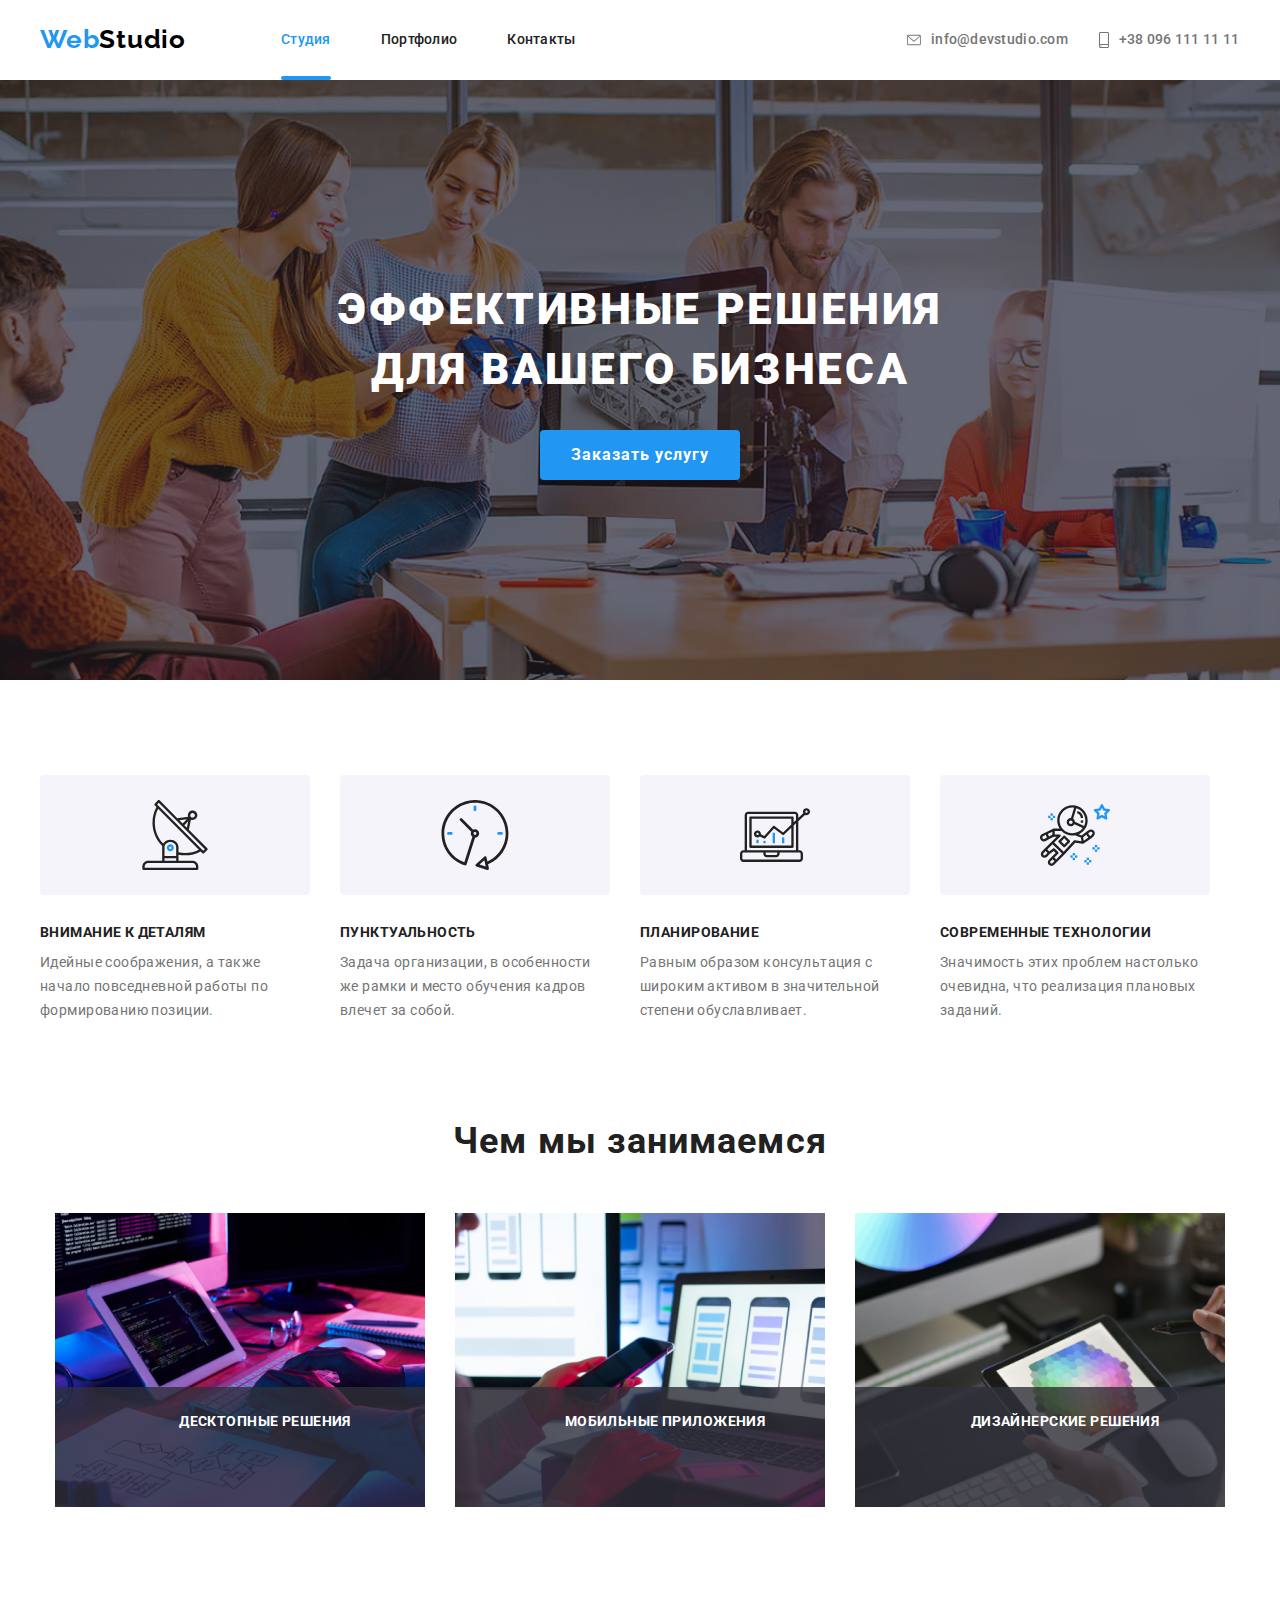
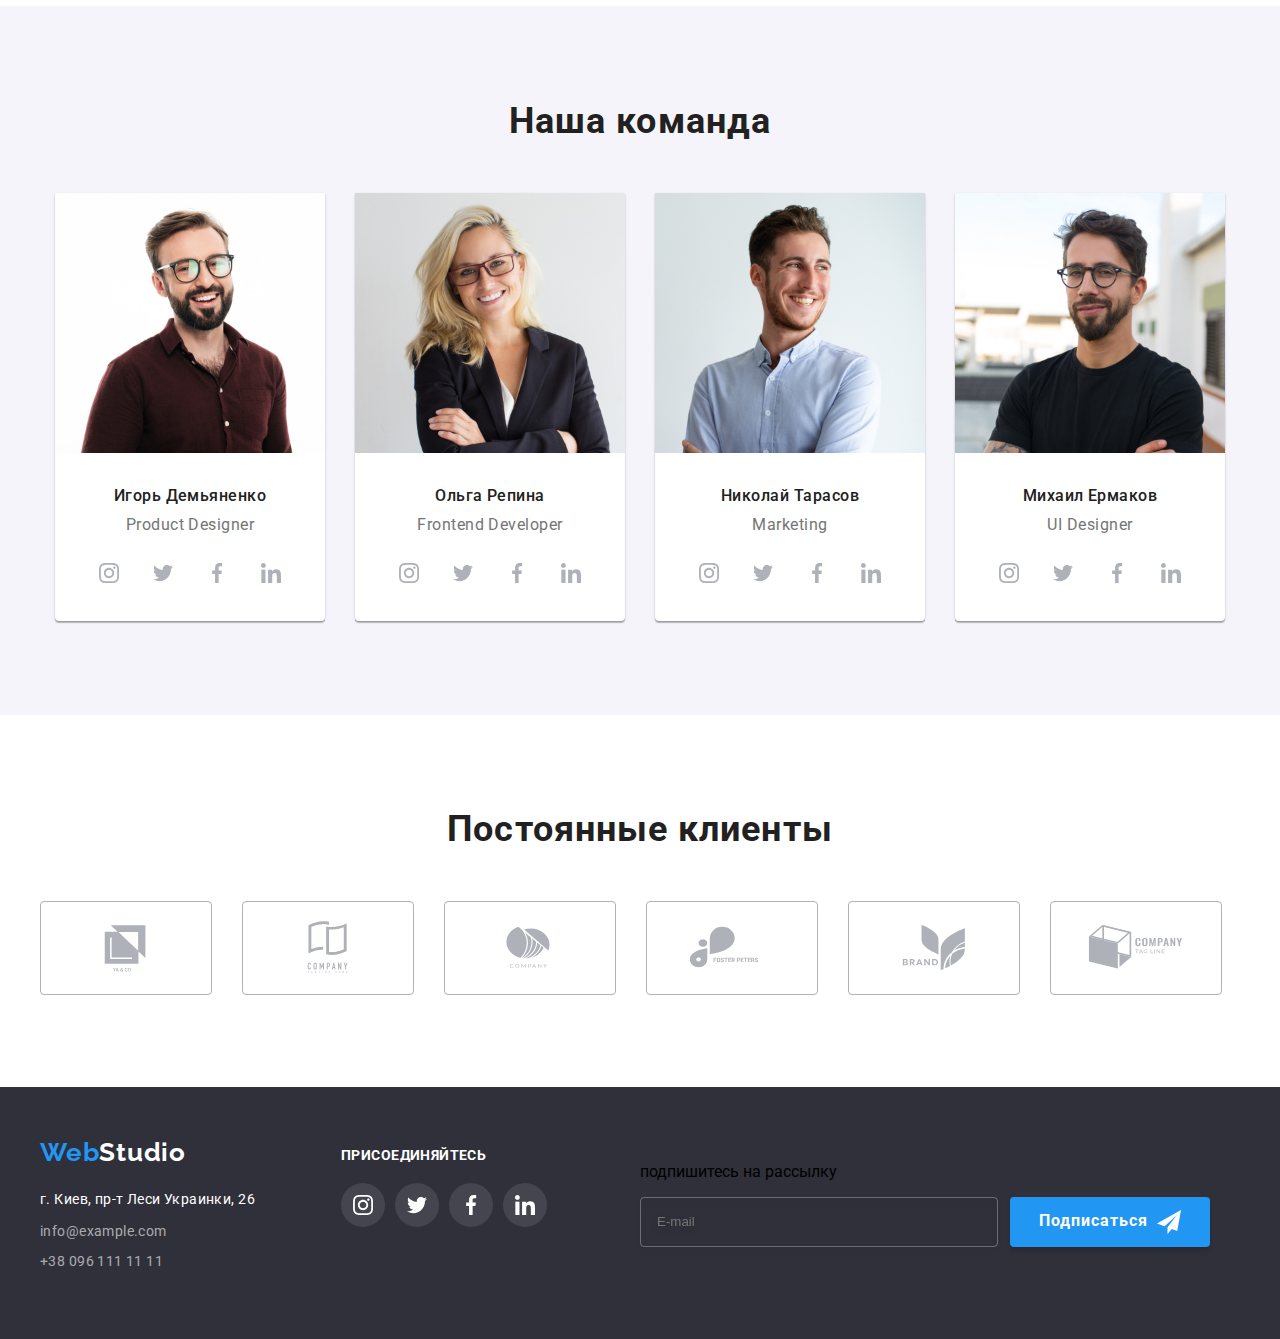
==== commit b09414cc: "full fix" ====
--- a/index.html
+++ b/index.html
@@ -36,15 +36,19 @@
             ><span class="logo-styles">Web</span>Studio</a
           >
           <ul class="nav-menu">
-            <li class="nav-link current"><a target="_blank" href="./index.html">Студия</a></li>
-            <li class="nav-link"><a target="_blank" href="./portfolio.html">Портфолио</a></li>
+            <li class="nav-link current">
+              <a target="_blank" href="./index.html">Студия</a>
+            </li>
+            <li class="nav-link">
+              <a target="_blank" href="./portfolio.html">Портфолио</a>
+            </li>
             <li class="nav-link"><a target="_blank" href="">Контакты</a></li>
           </ul>
         </nav>
         <ul class="contacts">
           <li class="contact-link">
             <a lang="en" class="mail-styles" href="mailto:info@devstudio.com"
-              ><svg class="mail-icon" width="16" height="12" ;>
+              ><svg class="mail-icon" width="16" height="12">
                 <use href="./images/symbol-defs.svg#icon-envelope"></use>
               </svg>
               info@devstudio.com</a
@@ -52,7 +56,7 @@
           </li>
           <li class="contact-link">
             <a class="tel-styles" href="tel:+380961111111"
-              ><svg class="tel-icon" width="10" height="16" ;>
+              ><svg class="tel-icon" width="10" height="16">
                 <use href="./images/symbol-defs.svg#icon-smartphone"></use></svg
               >+38 096 111 11 11</a
             >
@@ -69,14 +73,24 @@
             Эффективные решения <br />
             для вашего бизнеса
           </h1>
-          <button class="btn hero-button" data-modal-open type="button">Заказать услугу</button>
+          <button class="btn hero-button" data-modal-open type="button">
+            Заказать услугу
+          </button>
         </section>
         <!-- Peculiarities -->
         <section class="peculiarities">
           <div class="peculiarities-container">
             <ul class="peculiarities-list">
               <li class="peculiarities-item">
-                <div class="peculiarities-box-icon"><svg width="70" height="70" class="peculiarities-icon antenna-icon"><use href="./images/symbol-defs.svg#icon-antenna"></use></svg></div>
+                <div class="peculiarities-box-icon">
+                  <svg
+                    width="70"
+                    height="70"
+                    class="peculiarities-icon antenna-icon"
+                  >
+                    <use href="./images/symbol-defs.svg#icon-antenna"></use>
+                  </svg>
+                </div>
                 <h3 class="peculiarities-title">Внимание к деталям</h3>
                 <p class="peculiarities-text">
                   Идейные соображения, а также начало повседневной работы по
@@ -84,7 +98,15 @@
                 </p>
               </li>
               <li class="peculiarities-item">
-                <div class="peculiarities-box-icon"><svg width="70" height="70"  class="peculiarities-icon clock-icon"><use href="./images/symbol-defs.svg#icon-clock"></use></svg></div>
+                <div class="peculiarities-box-icon">
+                  <svg
+                    width="70"
+                    height="70"
+                    class="peculiarities-icon clock-icon"
+                  >
+                    <use href="./images/symbol-defs.svg#icon-clock"></use>
+                  </svg>
+                </div>
                 <h3 class="peculiarities-title">Пунктуальность</h3>
                 <p class="peculiarities-text">
                   Задача организации, в особенности же рамки и место обучения
@@ -92,7 +114,15 @@
                 </p>
               </li>
               <li class="peculiarities-item">
-                <div class="peculiarities-box-icon"><svg width="70" height="70"  class="peculiarities-icon diagram-icon"><use href="./images/symbol-defs.svg#icon-diagram"></use></svg></div>
+                <div class="peculiarities-box-icon">
+                  <svg
+                    width="70"
+                    height="70"
+                    class="peculiarities-icon diagram-icon"
+                  >
+                    <use href="./images/symbol-defs.svg#icon-diagram"></use>
+                  </svg>
+                </div>
                 <h3 class="peculiarities-title">Планирование</h3>
                 <p class="peculiarities-text">
                   Равным образом консультация с широким активом в значительной
@@ -100,7 +130,15 @@
                 </p>
               </li>
               <li class="peculiarities-item">
-                <div class="peculiarities-box-icon"><svg width="70" height="70"  class="peculiarities-icon astronaut-icon"><use href="./images/symbol-defs.svg#icon-astronaut"></use></svg></div>
+                <div class="peculiarities-box-icon">
+                  <svg
+                    width="70"
+                    height="70"
+                    class="peculiarities-icon astronaut-icon"
+                  >
+                    <use href="./images/symbol-defs.svg#icon-astronaut"></use>
+                  </svg>
+                </div>
                 <h3 class="peculiarities-title">Современные технологии</h3>
                 <p class="peculiarities-text">
                   Значимость этих проблем настолько очевидна, что реализация
@@ -115,31 +153,34 @@
           <h2 class="about-title">Чем мы занимаемся</h2>
           <ul class="about-list">
             <li class="about-item">
-              <img class=""
+              <img
+                class=""
                 src="./images/box1.png"
                 alt="Веб разработка"
-                width="370px"
-                height="294px"
+                width="370"
+                height="294"
               />
               <p class="aboutimg-text">ДЕСКТОПНЫЕ РЕШЕНИЯ</p>
             </li>
             <li class="about-item">
-              <img class=""
+              <img
+                class=""
                 src="./images/box2.png"
                 alt="Мобильный дизайн"
-                width="370px"
-                height="294px"
+                width="370"
+                height="294"
               />
               <p class="aboutimg-text">МОБИЛЬНЫЕ ПРИЛОЖЕНИЯ</p>
             </li>
             <li class="about-item">
-              <img class=""
+              <img
+                class=""
                 src="./images/box3.png"
-                alt="Графический дизайн"
-                width="370px"
-                height="294px"
+                alt="Мобильный дизайн"
+                width="370"
+                height="294"
               />
-              <p class="aboutimg-text">ДИЗАЙНЕРСКИЕ РЕШЕНИЯ</p
+              <p class="aboutimg-text">ДИЗАЙНЕРСКИЕ РЕШЕНИЯ</p>
             </li>
           </ul>
         </div>
@@ -152,15 +193,15 @@
                 <img
                   src="./images/img.jpg"
                   alt="Игорь Демьяненко"
-                  width="270px"
-                  height="260px"
+                  width="270"
+                  height="260"
                 />
                 <h3 class="our-team__card-title">Игорь Демьяненко</h3>
                 <p class="our-team__card-text" lang="en">Product Designer</p>
                 <ul class="our-team__soc-list">
                   <li class="our-team__soc-item">
                     <a class="our-team__soc-link" href=""
-                      ><svg class="our-team__soc-icon" width="20" height="20" ;>
+                      ><svg class="our-team__soc-icon" width="20" height="20">
                         <use
                           href="./images/symbol-defs.svg#icon-instagram"
                         ></use></svg
@@ -168,15 +209,15 @@
                   </li>
                   <li class="our-team__soc-item">
                     <a class="our-team__soc-link" href=""
-                      ><svg class="our-team__soc-icon" width="20" height="20" ;>
+                      ><svg class="our-team__soc-icon" width="20" height="20">
                         <use
                           href="./images/symbol-defs.svg#icon-twitter"
                         ></use></svg
                     ></a>
                   </li>
-                 <li class="our-team__soc-item">
-                    <a class="our-team__soc-link" href=""
-                      ><svg class="our-team__soc-icon" width="20" height="20" ;>
+                  <li class="our-team__soc-item">
+                    <a class="our-team__soc-link" href=""
+                      ><svg class="our-team__soc-icon" width="20" height="20">
                         <use
                           href="./images/symbol-defs.svg#icon-facebook"
                         ></use></svg
@@ -184,7 +225,7 @@
                   </li>
                   <li class="our-team__soc-item">
                     <a class="our-team__soc-link" href=""
-                      ><svg class="our-team__soc-icon" width="20" height="20" ;>
+                      ><svg class="our-team__soc-icon" width="20" height="20">
                         <use
                           href="./images/symbol-defs.svg#icon-linkedin"
                         ></use></svg
@@ -196,15 +237,15 @@
                 <img
                   src="./images/img11.jpg"
                   alt="Ольга Репина"
-                  width="270px"
-                  height="260px"
+                  width="270"
+                  height="260"
                 />
                 <h3 class="our-team__card-title">Ольга Репина</h3>
                 <p class="our-team__card-text" lang="en">Frontend Developer</p>
                 <ul class="our-team__soc-list">
                   <li class="our-team__soc-item">
                     <a class="our-team__soc-link" href=""
-                      ><svg class="our-team__soc-icon" width="20" height="20" ;>
+                      ><svg class="our-team__soc-icon" width="20" height="20">
                         <use
                           href="./images/symbol-defs.svg#icon-instagram"
                         ></use></svg
@@ -212,15 +253,15 @@
                   </li>
                   <li class="our-team__soc-item">
                     <a class="our-team__soc-link" href=""
-                      ><svg class="our-team__soc-icon" width="20" height="20" ;>
+                      ><svg class="our-team__soc-icon" width="20" height="20">
                         <use
                           href="./images/symbol-defs.svg#icon-twitter"
                         ></use></svg
                     ></a>
                   </li>
-                 <li class="our-team__soc-item">
-                    <a class="our-team__soc-link" href=""
-                      ><svg class="our-team__soc-icon" width="20" height="20" ;>
+                  <li class="our-team__soc-item">
+                    <a class="our-team__soc-link" href=""
+                      ><svg class="our-team__soc-icon" width="20" height="20">
                         <use
                           href="./images/symbol-defs.svg#icon-facebook"
                         ></use></svg
@@ -228,7 +269,7 @@
                   </li>
                   <li class="our-team__soc-item">
                     <a class="our-team__soc-link" href=""
-                      ><svg class="our-team__soc-icon" width="20" height="20" ;>
+                      ><svg class="our-team__soc-icon" width="20" height="20">
                         <use
                           href="./images/symbol-defs.svg#icon-linkedin"
                         ></use></svg
@@ -240,15 +281,15 @@
                 <img
                   src="./images/img22.jpg"
                   alt="Николай Тарасов"
-                  width="270px"
-                  height="260px"
+                  width="270"
+                  height="260"
                 />
                 <h3 class="our-team__card-title">Николай Тарасов</h3>
                 <p class="our-team__card-text" lang="en">Marketing</p>
                 <ul class="our-team__soc-list">
                   <li class="our-team__soc-item">
                     <a class="our-team__soc-link" href=""
-                      ><svg class="our-team__soc-icon" width="20" height="20" ;>
+                      ><svg class="our-team__soc-icon" width="20" height="20">
                         <use
                           href="./images/symbol-defs.svg#icon-instagram"
                         ></use></svg
@@ -256,15 +297,15 @@
                   </li>
                   <li class="our-team__soc-item">
                     <a class="our-team__soc-link" href=""
-                      ><svg class="our-team__soc-icon" width="20" height="20" ;>
+                      ><svg class="our-team__soc-icon" width="20" height="20">
                         <use
                           href="./images/symbol-defs.svg#icon-twitter"
                         ></use></svg
                     ></a>
                   </li>
-                 <li class="our-team__soc-item">
-                    <a class="our-team__soc-link" href=""
-                      ><svg class="our-team__soc-icon" width="20" height="20" ;>
+                  <li class="our-team__soc-item">
+                    <a class="our-team__soc-link" href=""
+                      ><svg class="our-team__soc-icon" width="20" height="20">
                         <use
                           href="./images/symbol-defs.svg#icon-facebook"
                         ></use></svg
@@ -272,7 +313,7 @@
                   </li>
                   <li class="our-team__soc-item">
                     <a class="our-team__soc-link" href=""
-                      ><svg class="our-team__soc-icon" width="20" height="20" ;>
+                      ><svg class="our-team__soc-icon" width="20" height="20">
                         <use
                           href="./images/symbol-defs.svg#icon-linkedin"
                         ></use></svg
@@ -284,15 +325,15 @@
                 <img
                   src="./images/img33.jpg"
                   alt="Михаил Ермаков"
-                  width="270px"
-                  height="260px"
+                  width="270"
+                  height="260"
                 />
                 <h3 class="our-team__card-title">Михаил Ермаков</h3>
                 <p class="our-team__card-text" lang="en">UI Designer</p>
                 <ul class="our-team__soc-list">
                   <li class="our-team__soc-item">
                     <a class="our-team__soc-link" href=""
-                      ><svg class="our-team__soc-icon" width="20" height="20" ;>
+                      ><svg class="our-team__soc-icon" width="20" height="20">
                         <use
                           href="./images/symbol-defs.svg#icon-instagram"
                         ></use></svg
@@ -300,15 +341,15 @@
                   </li>
                   <li class="our-team__soc-item">
                     <a class="our-team__soc-link" href=""
-                      ><svg class="our-team__soc-icon" width="20" height="20" ;>
+                      ><svg class="our-team__soc-icon" width="20" height="20">
                         <use
                           href="./images/symbol-defs.svg#icon-twitter"
                         ></use></svg
                     ></a>
                   </li>
-                 <li class="our-team__soc-item">
-                    <a class="our-team__soc-link" href=""
-                      ><svg class="our-team__soc-icon" width="20" height="20" ;>
+                  <li class="our-team__soc-item">
+                    <a class="our-team__soc-link" href=""
+                      ><svg class="our-team__soc-icon" width="20" height="20">
                         <use
                           href="./images/symbol-defs.svg#icon-facebook"
                         ></use></svg
@@ -316,7 +357,7 @@
                   </li>
                   <li class="our-team__soc-item">
                     <a class="our-team__soc-link" href=""
-                      ><svg class="our-team__soc-icon" width="20" height="20" ;>
+                      ><svg class="our-team__soc-icon" width="20" height="20">
                         <use
                           href="./images/symbol-defs.svg#icon-linkedin"
                         ></use></svg
@@ -329,109 +370,206 @@
         </section>
         <section class="regular">
           <div class="regular-container container">
-          <h2 class="regular-title">Постоянные клиенты</h2>
-          <ul class="regular-list">
-            <li class="regular-item"><a class="regular-link" href=""><svg class="regular-icon" width="106" height="60"><use href="./images/symbol-defs.svg#icon-Logo"></use></svg></a></li>
-            <li class="regular-item"><a class="regular-link" href=""><svg class="regular-icon" width="106" height="60"><use href="./images/symbol-defs.svg#icon-Logo-1"></use></svg></a></li>
-            <li class="regular-item"><a class="regular-link" href=""><svg class="regular-icon" width="106" height="60"><use href="./images/symbol-defs.svg#icon-Logo-2"></use></svg></a></li>
-            <li class="regular-item"><a class="regular-link" href=""><svg class="regular-icon" width="106" height="60"><use href="./images/symbol-defs.svg#icon-Logo-3"></use></svg></a></li>
-            <li class="regular-item"><a class="regular-link" href=""><svg class="regular-icon" width="106" height="60"><use href="./images/symbol-defs.svg#icon-Logo-4"></use></svg></a></li>
-            <li class="regular-item"><a class="regular-link" href=""><svg class="regular-icon" width="106" height="60"><use href="./images/symbol-defs.svg#icon-Logo-6"></use></svg></a></li>
-          </ul>
+            <h2 class="regular-title">Постоянные клиенты</h2>
+            <ul class="regular-list">
+              <li class="regular-item">
+                <a class="regular-link" href=""
+                  ><svg class="regular-icon" width="106" height="60">
+                    <use href="./images/symbol-defs.svg#icon-Logo"></use></svg
+                ></a>
+              </li>
+              <li class="regular-item">
+                <a class="regular-link" href=""
+                  ><svg class="regular-icon" width="106" height="60">
+                    <use href="./images/symbol-defs.svg#icon-Logo-1"></use></svg
+                ></a>
+              </li>
+              <li class="regular-item">
+                <a class="regular-link" href=""
+                  ><svg class="regular-icon" width="106" height="60">
+                    <use href="./images/symbol-defs.svg#icon-Logo-2"></use></svg
+                ></a>
+              </li>
+              <li class="regular-item">
+                <a class="regular-link" href=""
+                  ><svg class="regular-icon" width="106" height="60">
+                    <use href="./images/symbol-defs.svg#icon-Logo-3"></use></svg
+                ></a>
+              </li>
+              <li class="regular-item">
+                <a class="regular-link" href=""
+                  ><svg class="regular-icon" width="106" height="60">
+                    <use href="./images/symbol-defs.svg#icon-Logo-4"></use></svg
+                ></a>
+              </li>
+              <li class="regular-item">
+                <a class="regular-link" href=""
+                  ><svg class="regular-icon" width="106" height="60">
+                    <use href="./images/symbol-defs.svg#icon-Logo-6"></use></svg
+                ></a>
+              </li>
+            </ul>
           </div>
         </section>
       </div>
-    </main> 
+    </main>
     <!-- Footer -->
     <footer class="footer">
       <div class="footer-container container">
         <div class="footer-content">
           <a class="footer-content__logo" lang="en" href="index.html"
-          ><span class="footer-content__logo-styles">Web</span>Studio</a
-        >
-        <address class="address">
-          <a href="https://goo.gl/maps/aNRmM5jgGCXuYNQ1A" class="address__link"
-            >г. Киев, пр-т Леси Украинки, 26</a
+            ><span class="footer-content__logo-styles">Web</span>Studio</a
           >
-          <ul class="address__contacts">
-            <a lang="en" class="address__mail" href="mailto:info@example.com"
-              >info@example.com</a
+          <address class="address">
+            <a
+              href="https://goo.gl/maps/aNRmM5jgGCXuYNQ1A"
+              class="address__link"
+              >г. Киев, пр-т Леси Украинки, 26</a
             >
-            
-            <a class="address__tel" href="tel:+380961111111">+38 096 111 11 11</a>
+            <ul class="address__contacts">
+              <li>
+                <a
+                  lang="en"
+                  class="address__mail"
+                  href="mailto:info@example.com"
+                  >info@example.com</a
+                >
+              </li>
+              <li>
+                <a class="address__tel" href="tel:+380961111111"
+                  >+38 096 111 11 11</a
+                >
+              </li>
+            </ul>
+          </address>
+        </div>
+        <div class="social-container">
+          <h3 class="social-container__title">Присоединяйтесь</h3>
+          <ul class="social">
+            <li class="social__item">
+              <a class="social__link" href=""
+                ><svg class="social__icon" width="20" height="20">
+                  <use
+                    href="./images/symbol-defs.svg#icon-instagram-white"
+                  ></use></svg
+              ></a>
+            </li>
+            <li class="social__item">
+              <a class="social__link" href=""
+                ><svg class="social__icon" width="20" height="20">
+                  <use
+                    href="./images/symbol-defs.svg#icon-twitter-white"
+                  ></use></svg
+              ></a>
+            </li>
+            <li class="social__item">
+              <a class="social__link" href=""
+                ><svg class="social__icon" width="20" height="20">
+                  <use
+                    href="./images/symbol-defs.svg#icon-facebook-white"
+                  ></use></svg
+              ></a>
+            </li>
+            <li class="social__item">
+              <a class="social__link" href=""
+                ><svg class="social__icon" width="20" height="20">
+                  <use
+                    href="./images/symbol-defs.svg#icon-linkedin-white"
+                  ></use></svg
+              ></a>
+            </li>
           </ul>
-        </address>
         </div>
-      <div class="social-container">
-        <h3 class="social__title">Присоединяйтесь</h3>
-        <ul class="social">
-                  <li class="social__item">
-                    <a class="social__link" href=""
-                      ><svg class="social__icon" width="20" height="20" ;>
-                        <use
-                          href="./images/symbol-defs.svg#icon-instagram-white"
-                        ></use></svg
-                    ></a>
-                  </li>
-                 <li class="social__item">
-                    <a class="social__link" href=""
-                      ><svg class="social__icon" width="20" height="20" ;>
-                        <use
-                          href="./images/symbol-defs.svg#icon-twitter-white"
-                        ></use></svg
-                    ></a>
-                  </li>
-                 <li class="social__item">
-                    <a class="social__link" href=""
-                      ><svg class="social__icon" width="20" height="20" ;>
-                        <use
-                          href="./images/symbol-defs.svg#icon-facebook-white"
-                        ></use></svg
-                    ></a>
-                  </li>
-                 <li class="social__item">
-                    <a class="social__link" href=""
-                      ><svg class="social__icon" width="20" height="20" ;>
-                        <use
-                          href="./images/symbol-defs.svg#icon-linkedin-white"
-                        ></use></svg
-                    ></a>
-                  </li>
-                </ul>
-      </div>
-      <div class="invite">
-        <p class="invite__text">подпишитесь на рассылку</p>
-        <div class="invite__wrap">
-        <form class="invite__form">
-          <input class="invite__input" type="email" name="invite-email" id="invite-email" placeholder="E-mail">
-        <button class="invite__btn" type="submit">Подписаться<img class="invite__img" src="./images/icon send.png" alt="иконка отправить" width="24px" height="24px"></button>
-        </form>
-      </div>
-      </div>
+        <div class="invite">
+          <p class="invite__text">подпишитесь на рассылку</p>
+          <div class="invite__wrap">
+            <form class="invite__form">
+              <input
+                class="invite__input"
+                type="email"
+                name="invite-email"
+                id="invite-email"
+                placeholder="E-mail"
+              />
+              <button class="invite__btn" type="submit">
+                Подписаться<img
+                  class="invite__img"
+                  src="./images/icon-send.png"
+                  alt="иконка отправить"
+                  width="24"
+                  height="24"
+                />
+              </button>
+            </form>
+          </div>
+        </div>
       </div>
     </footer>
 
-    <!-- --MODAL-- -->
-    
+    <!-- MODAL -->
+
     <div class="backdrop is-hidden" data-modal>
       <div class="modal">
-        <button class="modal__btnclose" data-modal-close type="button"><svg class="modal__btnclose-svg" width="14" height="14"><use href="./images/symbol-defs.svg#icon-modal-btnclose"></use></svg></button>
+        <button class="modal__btnclose" data-modal-close type="button">
+          <svg class="modal__btnclose-svg" width="14" height="14">
+            <use href="./images/symbol-defs.svg#icon-modal-btnclose"></use>
+          </svg>
+        </button>
         <p class="modal__title">Оставьте свои данные, мы вам перезвоним</p>
-        <form class=".modal__form">
+        <form class="modal__form">
           <label for="modal-input-name" class="modal__label">Имя</label>
-          <div class="modal__input-container"><input type="text" id="modal-input-name" class="modal__input"><svg class="modal__input-icon" width="18" height="18"><use href="./images/symbol-defs.svg#icon-person"></use></svg>
+          <div class="modal__input-container">
+            <input type="text" id="modal-input-name" class="modal__input" /><svg
+              class="modal__input-icon"
+              width="18"
+              height="18"
+            >
+              <use href="./images/symbol-defs.svg#icon-person"></use>
+            </svg>
           </div>
           <label for="modal-input-tel" class="modal__label">Телефон</label>
           <div class="modal__input-container">
-            <input type="tel" id="modal-input-tel" class="modal__input"><svg class="modal__input-icon" width="18" height="18"><use href="./images/symbol-defs.svg#icon-phone-modal"></use></svg>
+            <input type="tel" id="modal-input-tel" class="modal__input" /><svg
+              class="modal__input-icon"
+              width="18"
+              height="18"
+            >
+              <use href="./images/symbol-defs.svg#icon-phone-modal"></use>
+            </svg>
           </div>
           <label for="modal-input-email" class="modal__label">Почта</label>
           <div class="modal__input-container">
-            <input type="email" id="modal-input-email" class="modal__input"><svg class="modal__input-icon" width="18" height="18"><use href="./images/symbol-defs.svg#icon-email"></use></svg>
-          </div>
-          <label for="input-comment" class="modal__textarea-label">Комментарий</label>
-          <div class="modal__textarea-container"><textarea placeholder="Введите текст" id="input-comment" name="input-comment" class="modal__textarea"></textarea></div>
-          <div class="modal__checkbox-container"><input id="modal__checkbox" type="checkbox" class="is-hidden modal__def-checkbox"><label for="modal__checkbox" class="modal__label-checkbox"><p class="modal__checkbox-text">Соглашаюсь с рассылкой и принимаю <a target="_blank" href="" class="modal__checkbox-link">Условия договора</a></p></label></div>
+            <input
+              type="email"
+              id="modal-input-email"
+              class="modal__input"
+            /><svg class="modal__input-icon" width="18" height="18">
+              <use href="./images/symbol-defs.svg#icon-email"></use>
+            </svg>
+          </div>
+          <label for="input-comment" class="modal__textarea-label"
+            >Комментарий</label
+          >
+          <div class="modal__textarea-container">
+            <textarea
+              placeholder="Введите текст"
+              id="input-comment"
+              name="input-comment"
+              class="modal__textarea"
+            ></textarea>
+          </div>
+          <div class="modal__checkbox-container">
+            <input
+              id="modal__checkbox"
+              type="checkbox"
+              class="is-hidden modal__def-checkbox"
+            /><label for="modal__checkbox" class="modal__label-checkbox">
+              Соглашаюсь с рассылкой и принимаю
+              <a target="_blank" href="" class="modal__checkbox-link"
+                >Условия договора</a
+              ></label
+            >
+          </div>
           <button type="submit" class="modal__btnsubmit">Отправить</button>
         </form>
       </div>
--- a/css/main.min.css
+++ b/css/main.min.css
@@ -1 +1 @@
-:root{--text-color: #212121;--secondary-text-color: #757575;--accent-color: #2196f3;--btntext-hover: #ffffff}body{font-family:"Roboto",sans-serif;margin:0;padding:0}button{cursor:pointer}ul{-webkit-padding-start:0px;padding-inline-start:0px;margin:0px;padding:0px}a{color:inherit;text-decoration:none}li{list-style-type:none}.current.current{position:relative;color:var(--accent-color)}.current::after{content:"";position:absolute;width:100%;height:4px;background-color:var(--accent-color);border-radius:2px;left:0;bottom:-32px}.is-hidden{visibility:hidden;opacity:0;pointer-events:none}.container{width:1200px;padding-left:15px;padding-right:15px;margin:0 auto}.backdrop{width:100%;height:100%;-webkit-box-shadow:0px 1px 3px rgba(0,0,0,.12),0px 1px 1px rgba(0,0,0,.14),0px 2px 1px rgba(0,0,0,.2);box-shadow:0px 1px 3px rgba(0,0,0,.12),0px 1px 1px rgba(0,0,0,.14),0px 2px 1px rgba(0,0,0,.2);border-radius:4px;position:fixed;top:0;-webkit-transition:opacity 250ms cubic-bezier(0.4, 0, 0.2, 1);transition:opacity 250ms cubic-bezier(0.4, 0, 0.2, 1);background:rgba(0,0,0,.2)}.modal{width:528px;min-height:581px;border-radius:4px;background-color:var(--btntext-hover);position:absolute;top:50%;left:50%;-webkit-transform:translate(-50%, -50%);transform:translate(-50%, -50%);padding:40px}.modal__btnclose{border-radius:50%;background-color:var(--btntext-hover);border:1px solid rgba(0,0,0,.1);width:30px;height:30px;position:absolute;right:8px;top:8px}.modal__btnclose:hover>svg,.modal__btnclose:focus>svg{fill:var(--accent-color);-webkit-transition:fill 250ms cubic-bezier(0.4, 0, 0.2, 1);transition:fill 250ms cubic-bezier(0.4, 0, 0.2, 1)}.modal__btnclose-svg{position:absolute;top:50%;left:50%;-webkit-transform:translate(-50%, -50%);transform:translate(-50%, -50%);-webkit-transition:ill 250ms cubic-bezier(0.4, 0, 0.2, 1);transition:ill 250ms cubic-bezier(0.4, 0, 0.2, 1)}.modal__title{font-family:"Roboto";font-style:normal;font-weight:700;font-size:20px;line-height:1.15;text-align:center;letter-spacing:.03em;color:#212121;margin:0;margin-bottom:12px}.modal__form{height:auto}.modal__label{margin-bottom:4px;font-family:"Roboto";font-style:normal;font-weight:400;font-size:12px;line-height:14px;letter-spacing:.01em;color:var(--secondary-text-color);display:block}.modal__input-container:hover>.modal__input,.modal__input-container:focus>.modal__input{border-color:var(--accent-color);-webkit-transition:border-color 250ms cubic-bezier(0.4, 0, 0.2, 1);transition:border-color 250ms cubic-bezier(0.4, 0, 0.2, 1)}.modal__input-container{position:relative;height:40px;margin-bottom:10px}.modal__textarea-label{display:block;margin-bottom:4px;font-family:"Roboto";font-size:12px;line-height:1.16;letter-spacing:.01em;color:var(--secondary-text-color)}.modal__input-container:hover>svg,.modal__input-container:focus>svg{fill:var(--accent-color);-webkit-transition:fill 250ms cubic-bezier(0.4, 0, 0.2, 1);transition:fill 250ms cubic-bezier(0.4, 0, 0.2, 1)}.modal__input{outline:none;width:100%;margin-bottom:10px;height:40px;padding-left:42px;border:1px solid rgba(33,33,33,.2);border-radius:4px;-webkit-box-sizing:border-box;box-sizing:border-box}.modal__input-icon{top:0;left:0;position:absolute;left:12px;top:11px}.modal__textarea-container{margin-bottom:20px}.modal__textarea-container:hover>.modal__textarea,.modal__textarea-container:focus>.modal__textarea{border-color:var(--accent-color);-webkit-transition:border-color 250ms cubic-bezier(0.4, 0, 0.2, 1);transition:border-color 250ms cubic-bezier(0.4, 0, 0.2, 1)}.modal__textarea{width:100%;resize:none;outline:none;height:120px;border:1px solid rgba(33,33,33,.2);border-radius:4px;-webkit-box-sizing:border-box;box-sizing:border-box;padding:12px 16px}.modal__checkbox-container{display:-webkit-box;display:-ms-flexbox;display:flex;-webkit-box-align:center;-ms-flex-align:center;align-items:center;-webkit-box-pack:center;-ms-flex-pack:center;justify-content:center}.modal__def-checkbox{position:absolute;width:1px;height:1px;margin:-1px;border:0;padding:0;white-space:nowrap;-webkit-clip-path:inset(100%);clip-path:inset(100%);clip:rect(0 0 0 0);overflow:hidden}.modal__label-checkbox{display:-webkit-box;display:-ms-flexbox;display:flex;-webkit-box-align:center;-ms-flex-align:center;align-items:center;margin-right:8px;margin-bottom:30px}.modal__label-checkbox::before{content:"";width:16px;height:15px;border:2px solid #212121;border-radius:2px;margin-right:8px}.modal__def-checkbox:checked+.modal__label-checkbox::before{background-color:var(--accent-color);border:none;background-image:url(../images/checked2.svg);background-repeat:no-repeat;background-position:center}.modal__checkbox-text{font-family:"Roboto";font-size:14px;line-height:1.71;letter-spacing:.03em;color:var(--secondary-text-color);margin:0}.modal__checkbox-link{font-family:"Roboto";font-style:normal;font-weight:400;font-size:14px;line-height:1.71;letter-spacing:.03em;-webkit-text-decoration-line:underline;text-decoration-line:underline;color:var(--accent-color)}.modal__btnsubmit{width:200px;height:50px;font-weight:700;font-size:16px;line-height:1.85;display:-webkit-box;display:-ms-flexbox;display:flex;-webkit-box-align:center;-ms-flex-align:center;align-items:center;text-align:center;letter-spacing:.06em;color:var(--btntext-hover);background:var(--accent-color);-webkit-box-shadow:0px 4px 4px rgba(0,0,0,.15);box-shadow:0px 4px 4px rgba(0,0,0,.15);border-radius:4px;-webkit-box-pack:center;-ms-flex-pack:center;justify-content:center;margin:0 auto;-webkit-transition:background 250ms cubic-bezier(0.4, 0, 0.2, 1),-webkit-box-shadow 250ms cubic-bezier(0.4, 0, 0.2, 1);transition:background 250ms cubic-bezier(0.4, 0, 0.2, 1),-webkit-box-shadow 250ms cubic-bezier(0.4, 0, 0.2, 1);transition:background 250ms cubic-bezier(0.4, 0, 0.2, 1),box-shadow 250ms cubic-bezier(0.4, 0, 0.2, 1);transition:background 250ms cubic-bezier(0.4, 0, 0.2, 1),box-shadow 250ms cubic-bezier(0.4, 0, 0.2, 1),-webkit-box-shadow 250ms cubic-bezier(0.4, 0, 0.2, 1);border:none}.modal__btnsubmit:hover{background-color:#188ce8;-webkit-box-shadow:0px 4px 4px rgba(0,0,0,.15);box-shadow:0px 4px 4px rgba(0,0,0,.15)}.no-scroll{overflow:hidden}.social{display:-webkit-box;display:-ms-flexbox;display:flex;-webkit-box-pack:center;-ms-flex-pack:center;justify-content:center}.social__item{width:44px;height:44px}.social__item:not(:last-child){margin-right:10px}.social__link{width:100%;height:100%;border-radius:50%;display:-webkit-box;display:-ms-flexbox;display:flex;-webkit-box-pack:center;-ms-flex-pack:center;justify-content:center;-webkit-box-align:center;-ms-flex-align:center;align-items:center;background:rgba(255,255,255,.1);-webkit-transition:background-color 250ms cubic-bezier(0.4, 0, 0.2, 1);transition:background-color 250ms cubic-bezier(0.4, 0, 0.2, 1)}.social__link:hover,.social__link:focus{background-color:var(--accent-color);-webkit-transition:background-color 250ms cubic-bezier(0.4, 0, 0.2, 1);transition:background-color 250ms cubic-bezier(0.4, 0, 0.2, 1)}.social__link:hover>.social__icon,.social__link:focus>.social__icon{fill:var(--btntext-hover);-webkit-transition:fill 250ms cubic-bezier(0.4, 0, 0.2, 1);transition:fill 250ms cubic-bezier(0.4, 0, 0.2, 1)}.social__icon{fill:#afb1b8;-webkit-transition:fill 250ms cubic-bezier(0.4, 0, 0.2, 1);transition:fill 250ms cubic-bezier(0.4, 0, 0.2, 1)}.header{display:block;height:80px;max-height:80px;margin:0 auto;border-left:none;border-right:none;border-top:none}.container-head{display:-webkit-box;display:-ms-flexbox;display:flex;height:80px}.portfolio-header{border:1px solid #ececec;border-left:none;border-top:none;border-right:none}.logo{color:#000;font-family:"Raleway";font-style:normal;font-weight:700;font-size:26px;line-height:1.19px;letter-spacing:.03em;margin-right:95px}.logo-styles{color:var(--accent-color)}.nav{display:-webkit-box;display:-ms-flexbox;display:flex;-webkit-box-align:center;-ms-flex-align:center;align-items:center;margin-right:auto}.portfolio-nav{-webkit-box-align:center;-ms-flex-align:center;align-items:center;display:-webkit-box;display:-ms-flexbox;display:flex;margin-right:auto}.nav-menu{-webkit-box-align:center;-ms-flex-align:center;align-items:center;display:-webkit-box;display:-ms-flexbox;display:flex}.nav-link{font-family:"Roboto";font-style:normal;font-weight:500;font-size:14px;line-height:1.14;letter-spacing:.02em;color:var(--text-color)}.nav-link:not(:last-child){margin-right:50px}.nav-link:hover,.nav-link:focus{color:var(--accent-color);-webkit-transition:color 250ms cubic-bezier(0.4, 0, 0.2, 1);transition:color 250ms cubic-bezier(0.4, 0, 0.2, 1)}.contacts{display:-webkit-box;display:-ms-flexbox;display:flex;-webkit-box-align:center;-ms-flex-align:center;align-items:center}.contact-link{height:17px}.contact-link:not(:last-child){margin-right:30px}.contact-link>.tel-styles{-webkit-box-pack:center;-ms-flex-pack:center;justify-content:center;-webkit-box-align:center;-ms-flex-align:center;align-items:center}.mail-styles{font-family:"Roboto";font-style:normal;font-weight:500;font-size:14px;line-height:1.14;letter-spacing:.02em;width:135px;color:var(--secondary-text-color);-webkit-box-align:center;-ms-flex-align:center;align-items:center;height:16px;width:161px;display:-webkit-box;display:-ms-flexbox;display:flex;align-items:center;-webkit-box-pack:center;-ms-flex-pack:center;justify-content:center;display:flex}.mail-styles:hover,.mail-styles:focus{color:var(--accent-color);-webkit-transition:color 250ms cubic-bezier(0.4, 0, 0.2, 1);transition:color 250ms cubic-bezier(0.4, 0, 0.2, 1)}.mail-icon{margin-right:10px;fill:currentColor;display:-webkit-box;display:-ms-flexbox;display:flex;justify-items:center}.tel-styles{font-family:"Roboto";font-style:normal;font-weight:500;font-size:14px;line-height:1.14;letter-spacing:.02em;color:var(--secondary-text-color);width:142px;height:16px;-ms-flex-line-pack:center;align-content:center;display:-webkit-box;display:-ms-flexbox;display:flex}.tel-styles:hover,.tel-styles:focus{color:var(--accent-color);-webkit-transition:color 250ms cubic-bezier(0.4, 0, 0.2, 1);transition:color 250ms cubic-bezier(0.4, 0, 0.2, 1)}.tel-icon{margin-right:10px;fill:currentColor}.hero{height:600px;background-image:url(../images/herobg.png)}.hero-title{padding-bottom:30px;font-family:"Roboto";font-style:normal;font-weight:900;font-size:44px;line-height:1.36;text-align:center;letter-spacing:.06em;text-transform:uppercase;padding-top:200px;color:var(--btntext-hover);margin:0}.hero-button{width:200px;height:50px;background-color:var(--accent-color);color:var(--btntext-hover);font-family:"Roboto";font-style:normal;font-weight:700;font-size:16px;line-height:1.88;-webkit-box-align:center;-ms-flex-align:center;align-items:center;text-align:center;letter-spacing:.06em;cursor:pointer;border:none;-webkit-box-shadow:0px 4px 4px rgba(0,0,0,.15);box-shadow:0px 4px 4px rgba(0,0,0,.15);border-radius:4px;margin-top:30px;margin:0 auto;display:block}.hero-button:hover{background-color:#188ce8;-webkit-box-shadow:0px 4px 4px rgba(0,0,0,.15);box-shadow:0px 4px 4px rgba(0,0,0,.15)}.peculiarities{padding:95px 0;margin:0 auto}.peculiarities-container{width:1200px;margin:0 auto;-webkit-box-sizing:border-box;box-sizing:border-box}.peculiarities-list{display:-webkit-box;display:-ms-flexbox;display:flex}.peculiarities-item{width:270px;height:251px}.peculiarities-box-icon{width:270px;height:120px;background-color:#f5f4fa;margin-bottom:30px;text-align:center;-webkit-box-pack:center;-ms-flex-pack:center;justify-content:center;display:-webkit-box;display:-ms-flexbox;display:flex;border-radius:4px}.peculiarities-icon{margin:auto}.peculiarities-item>img{margin-bottom:30px}.peculiarities-item:not(:last-child){margin-right:30px}.peculiarities-title{font-family:"Roboto";font-weight:700;font-size:14px;line-height:1.14;letter-spacing:.03em;text-transform:uppercase;color:#212121;margin:0;margin-bottom:10px}.peculiarities-text{font-family:"Roboto";font-style:normal;font-weight:400;font-size:14px;line-height:1.71;letter-spacing:.03em;color:var(--secondary-text-color);margin:0}.about{width:1200px;height:390px;margin:0 auto;margin-bottom:95px}.about-title{font-family:"Roboto";font-style:normal;font-weight:700;font-size:36px;line-height:1.16;text-align:center;letter-spacing:.03em;color:#212121;margin:0;margin-bottom:50px}.about-list{display:-webkit-box;display:-ms-flexbox;display:flex;-webkit-box-pack:center;-ms-flex-pack:center;justify-content:center}.about-item{position:relative;overflow:hidden;width:370px;height:294px}.about-item:not(:last-child){margin-right:30px}.aboutimg-text{position:absolute;width:370px;height:70px;font-family:"Roboto";font-weight:700;font-size:14px;line-height:1.42;text-align:center;letter-spacing:.03em;margin:0;color:var(--btntext-hover);bottom:0;background:rgba(47,48,58,.8);padding:25px}.our-team{background:#f5f4fa;padding-bottom:94px;padding-top:95px}.our-team__title{font-family:"Roboto";font-style:normal;font-weight:700;font-size:36px;line-height:1.16;text-align:center;letter-spacing:.03em;color:#212121;margin:0;margin-bottom:50px}.our-team__list{display:-webkit-box;display:-ms-flexbox;display:flex;margin-top:50px;margin:0 auto;-webkit-box-pack:center;-ms-flex-pack:center;justify-content:center}.our-team__card{-webkit-box-shadow:0px 1px 3px rgba(0,0,0,.12),0px 1px 1px rgba(0,0,0,.14),0px 2px 1px rgba(0,0,0,.2);box-shadow:0px 1px 3px rgba(0,0,0,.12),0px 1px 1px rgba(0,0,0,.14),0px 2px 1px rgba(0,0,0,.2);border-radius:0px 0px 4px 4px;background-color:var(--btntext-hover);height:428px}.our-team__card:not(:last-child){margin-right:30px}.our-team__card-title{padding-top:30px;margin:0;margin-bottom:10px;font-family:"Roboto";font-style:normal;font-weight:500;font-size:16px;line-height:1.18;text-align:center;letter-spacing:.03em;color:#212121}.our-team__card-text{font-family:"Roboto";font-style:normal;font-weight:400;font-size:16px;line-height:1.18;text-align:center;letter-spacing:.03em;color:var(--secondary-text-color);margin:0;padding-bottom:16px}.our-team__soc-list{display:-webkit-box;display:-ms-flexbox;display:flex;-webkit-box-pack:center;-ms-flex-pack:center;justify-content:center}.our-team__soc-item{width:44px;height:44px}.our-team__soc-item:not(:last-child){margin-right:10px}.our-team__soc-link{width:100%;height:100%;border-radius:50%;display:-webkit-box;display:-ms-flexbox;display:flex;-webkit-box-pack:center;-ms-flex-pack:center;justify-content:center;-webkit-box-align:center;-ms-flex-align:center;align-items:center;background:rgba(255,255,255,.1);-webkit-transition:background-color 250ms cubic-bezier(0.4, 0, 0.2, 1);transition:background-color 250ms cubic-bezier(0.4, 0, 0.2, 1)}.our-team__soc-link:hover,.our-team__soc-link:focus{background-color:var(--accent-color);-webkit-transition:background-color 250ms cubic-bezier(0.4, 0, 0.2, 1);transition:background-color 250ms cubic-bezier(0.4, 0, 0.2, 1)}.our-team__soc-link:hover>.our-team__soc-icon,.our-team__soc-link:focus>.our-team__soc-icon{fill:var(--btntext-hover);-webkit-transition:fill 250ms cubic-bezier(0.4, 0, 0.2, 1);transition:fill 250ms cubic-bezier(0.4, 0, 0.2, 1)}.our-team__soc-icon{fill:#afb1b8;-webkit-transition:fill 250ms cubic-bezier(0.4, 0, 0.2, 1);transition:fill 250ms cubic-bezier(0.4, 0, 0.2, 1)}.regular-container{padding:94px 0}.regular-title{font-family:"Roboto";font-style:normal;font-weight:700;font-size:36px;line-height:1.16;text-align:center;letter-spacing:.03em;color:#212121;margin:0;margin-bottom:50px}.regular-list{display:-webkit-box;display:-ms-flexbox;display:flex;height:92px}.regular-item{width:170px;height:92px;margin:0 auto;border:1px solid #afb1b8;margin:0;border-radius:4px;-webkit-transition-duration:250ms;transition-duration:250ms;-webkit-transition-timing-function:cubic-bezier(0.4, 0, 0.2, 1);transition-timing-function:cubic-bezier(0.4, 0, 0.2, 1)}.regular-item:hover,.regular-item:focus{border:1px solid var(--accent-color);-webkit-transition:border 250ms cubic-bezier(0.4, 0, 0.2, 1);transition:border 250ms cubic-bezier(0.4, 0, 0.2, 1)}.regular-link:hover>.regular-icon,.regular-link:focus>.regular-icon{fill:var(--accent-color);-webkit-transition-duration:250ms;transition-duration:250ms;-webkit-transition-timing-function:cubic-bezier(0.4, 0, 0.2, 1);transition-timing-function:cubic-bezier(0.4, 0, 0.2, 1)}.regular-link{width:100%;height:100%;display:-webkit-box;display:-ms-flexbox;display:flex;-webkit-box-pack:center;-ms-flex-pack:center;justify-content:center;-webkit-box-align:center;-ms-flex-align:center;align-items:center;-webkit-transition-duration:250ms;transition-duration:250ms;-webkit-transition-timing-function:cubic-bezier(0.4, 0, 0.2, 1);transition-timing-function:cubic-bezier(0.4, 0, 0.2, 1)}.regular-item:not(:last-child){margin-right:30px}.regular-icon{display:-webkit-box;display:-ms-flexbox;display:flex;-webkit-box-pack:center;-ms-flex-pack:center;justify-content:center;-webkit-box-align:center;-ms-flex-align:center;align-items:center;fill:#afb1b8}.footer{background:#2f303a;height:252px}.footer-container{display:-webkit-box;display:-ms-flexbox;display:flex}.footer-content{height:132px;width:231px;margin-right:70px;padding-top:50px}.footer-content__logo{display:block;font-family:"Raleway";font-style:normal;font-weight:700;font-size:26px;line-height:1.19;letter-spacing:.03em;margin-bottom:20px;color:var(--btntext-hover);width:145px;height:31px}.footer-content__logo-styles{color:var(--accent-color)}.address__contacts{padding-bottom:60px}.address{width:231px;height:81px}.address__link{display:block;font-family:"Roboto";font-style:normal;font-weight:400;font-size:14px;line-height:1.71;letter-spacing:.03em;color:var(--btntext-hover);margin-bottom:9px}.address__mail{display:block;font-family:"Roboto";font-style:normal;font-weight:400;font-size:14px;line-height:1.71;letter-spacing:.03em;color:rgba(255,255,255,.6);width:231px;height:21px;margin-bottom:9px}.address__mail:hover,.address__mail:focus{color:var(--accent-color);-webkit-transition:color 250ms cubic-bezier(0.4, 0, 0.2, 1);transition:color 250ms cubic-bezier(0.4, 0, 0.2, 1)}.address__tel{display:block;font-family:"Roboto";font-style:normal;font-weight:400;font-size:14px;line-height:1.71;letter-spacing:.03em;color:rgba(255,255,255,.6);width:231px;height:21px}.address__tel:hover,.address__tel:focus{color:var(--accent-color);-webkit-transition:color 250ms cubic-bezier(0.4, 0, 0.2, 1);transition:color 250ms cubic-bezier(0.4, 0, 0.2, 1)}.social-container{margin-right:93px}.social__title{padding-top:60px;margin:0;margin-bottom:20px;font-family:"Roboto";font-style:normal;font-weight:700;font-size:14px;line-height:16px;letter-spacing:.03em;text-transform:uppercase;color:var(--btntext-hover)}.invite{padding-top:59px}.invite__text{font-family:"Roboto";font-style:normal;font-weight:700;font-size:14px;line-height:16px;letter-spacing:.03em;text-transform:uppercase;color:var(--btntext-hover);margin:0;margin-bottom:20px}.invite__form{-webkit-box-sizing:border-box;box-sizing:border-box;display:-webkit-box;display:-ms-flexbox;display:flex}.invite__input{margin-right:12px;border:1px solid rgba(255,255,255,.3);-webkit-filter:drop-shadow(0px 4px 4px rgba(0, 0, 0, 0.15));filter:drop-shadow(0px 4px 4px rgba(0, 0, 0, 0.15));border-radius:4px;background-color:rgba(0,0,0,0);width:358px;height:50px;outline:none;padding-left:16px;color:rgba(255,255,255,.75);-webkit-box-sizing:border-box;box-sizing:border-box}.invite__btn{width:200px;height:50px;font-family:"Roboto";font-style:normal;font-weight:700;font-size:16px;line-height:1.88;-webkit-box-align:center;-ms-flex-align:center;align-items:center;text-align:center;letter-spacing:.06em;color:var(--btntext-hover);background:var(--accent-color);-webkit-box-shadow:0px 4px 4px rgba(0,0,0,.15);box-shadow:0px 4px 4px rgba(0,0,0,.15);border-radius:4px;border:none}.invite__btn:hover{background-color:#188ce8;-webkit-box-shadow:0px 4px 4px rgba(0,0,0,.15);box-shadow:0px 4px 4px rgba(0,0,0,.15)}.invite__img{vertical-align:middle;margin-left:9px}.main-section-portfolio{padding-bottom:95px}.container-main{width:1200px;padding:0 15px;margin:0 auto}.main-btn{height:55px;margin-top:95px;margin-bottom:30p;text-align:center;margin-bottom:30px}.mainbtn-item{display:inline}.mainbtn-item:not(:last-child){margin-right:10px}.mainbtn{background:#f5f4fa;border-radius:4px;font-family:"Roboto";font-style:normal;font-weight:500;font-size:16px;line-height:1.62;text-align:center;letter-spacing:.03em;border:none;color:#212121;cursor:pointer;width:130px;height:40px}.mainbtn:hover,.mainbtn:focus{color:var(--btntext-hover);background:var(--accent-color);-webkit-box-shadow:0px 3px 1px rgba(0,0,0,.1),0px 1px 2px rgba(0,0,0,.08),0px 2px 2px rgba(0,0,0,.12);box-shadow:0px 3px 1px rgba(0,0,0,.1),0px 1px 2px rgba(0,0,0,.08),0px 2px 2px rgba(0,0,0,.12);border-radius:4px;-webkit-transition:color 250ms cubic-bezier(0.4, 0, 0.2, 1),background 250ms cubic-bezier(0.4, 0, 0.2, 1),border-radius 250ms cubic-bezier(0.4, 0, 0.2, 1),-webkit-box-shadow 250ms cubic-bezier(0.4, 0, 0.2, 1);transition:color 250ms cubic-bezier(0.4, 0, 0.2, 1),background 250ms cubic-bezier(0.4, 0, 0.2, 1),border-radius 250ms cubic-bezier(0.4, 0, 0.2, 1),-webkit-box-shadow 250ms cubic-bezier(0.4, 0, 0.2, 1);transition:color 250ms cubic-bezier(0.4, 0, 0.2, 1),background 250ms cubic-bezier(0.4, 0, 0.2, 1),box-shadow 250ms cubic-bezier(0.4, 0, 0.2, 1),border-radius 250ms cubic-bezier(0.4, 0, 0.2, 1);transition:color 250ms cubic-bezier(0.4, 0, 0.2, 1),background 250ms cubic-bezier(0.4, 0, 0.2, 1),box-shadow 250ms cubic-bezier(0.4, 0, 0.2, 1),border-radius 250ms cubic-bezier(0.4, 0, 0.2, 1),-webkit-box-shadow 250ms cubic-bezier(0.4, 0, 0.2, 1)}.current-filter{color:var(--btntext-hover);background:var(--accent-color);-webkit-box-shadow:0px 3px 1px rgba(0,0,0,.1),0px 1px 2px rgba(0,0,0,.08),0px 2px 2px rgba(0,0,0,.12);box-shadow:0px 3px 1px rgba(0,0,0,.1),0px 1px 2px rgba(0,0,0,.08),0px 2px 2px rgba(0,0,0,.12);border-radius:4px}.mainbtn-all{width:75px}.mainbtn-websites{width:130px}.mainbtn-app{width:145px}.mainbtn-design{width:105px}.mainbtn-marketing{width:130px}.cards{margin:0 auto}.main-cards{display:-webkit-box;display:-ms-flexbox;display:flex;-ms-flex-wrap:wrap;flex-wrap:wrap;margin:0}.card{display:inline-block;width:370px;height:405px;-webkit-box-sizing:border-box;box-sizing:border-box;border:1px solid #eee;margin-bottom:30px;margin-right:30px;-webkit-transition-property:-webkit-box-shadow;transition-property:-webkit-box-shadow;transition-property:box-shadow;transition-property:box-shadow, -webkit-box-shadow;-webkit-transition-duration:250ms;transition-duration:250ms;-webkit-transition-timing-function:cubic-bezier(0.4, 0, 0.2, 1);transition-timing-function:cubic-bezier(0.4, 0, 0.2, 1)}.card:nth-child(3n){margin-right:0px}.card:nth-child(n+6){margin-bottom:0}.card:last-child{margin:0}.card:hover,.card:focus{-webkit-box-shadow:0px 1px 1px rgba(0,0,0,.12),0px 4px 4px rgba(0,0,0,.06),1px 4px 6px rgba(0,0,0,.16);box-shadow:0px 1px 1px rgba(0,0,0,.12),0px 4px 4px rgba(0,0,0,.06),1px 4px 6px rgba(0,0,0,.16);-webkit-transition:-webkit-box-shadow 250ms cubic-bezier(0.4, 0, 0.2, 1);transition:-webkit-box-shadow 250ms cubic-bezier(0.4, 0, 0.2, 1);transition:box-shadow 250ms cubic-bezier(0.4, 0, 0.2, 1);transition:box-shadow 250ms cubic-bezier(0.4, 0, 0.2, 1), -webkit-box-shadow 250ms cubic-bezier(0.4, 0, 0.2, 1)}.card-animation{position:absolute;top:0;margin:0;background:rgba(33,150,243,.9);height:100%;width:100%;color:var(--btntext-hover);font-family:"Roboto";font-size:18px;line-height:1.56;letter-spacing:.03em;padding:63px 24px;-webkit-transform:translateY(100%);transform:translateY(100%);-webkit-transition-property:-webkit-transform;transition-property:-webkit-transform;transition-property:transform;transition-property:transform, -webkit-transform;-webkit-transition-duration:250ms;transition-duration:250ms;-webkit-transition-timing-function:cubic-bezier(0.4, 0, 0.2, 1);transition-timing-function:cubic-bezier(0.4, 0, 0.2, 1)}.card:hover .card-animation,.card:focus .card-animation{-webkit-transform:translateY(0);transform:translateY(0);-webkit-transition-property:-webkit-transform;transition-property:-webkit-transform;transition-property:transform;transition-property:transform, -webkit-transform;-webkit-transition-duration:250ms;transition-duration:250ms;-webkit-transition-timing-function:cubic-bezier(0.4, 0, 0.2, 1);transition-timing-function:cubic-bezier(0.4, 0, 0.2, 1)}.card-thumb{position:relative;overflow:hidden}.text-card{width:322px;height:70px;padding:20px 24px}.card-title-portfolio{font-family:"Roboto";font-style:normal;font-weight:700;font-size:18px;line-height:2;letter-spacing:.06em;color:#212121;text-align:left;margin:0;margin-bottom:4px;width:322px}.card-text-portfolio{font-family:"Roboto";font-style:normal;font-weight:400;font-size:16px;line-height:1.88;letter-spacing:.03em;color:var(--secondary-text-color);text-align:left;margin:0}/*# sourceMappingURL=main.min.css.map */+:root{--text-color: #212121;--secondary-text-color: #757575;--accent-color: #2196f3;--btntext-hover: #ffffff}body{font-family:"Roboto",sans-serif;margin:0;padding:0}button{cursor:pointer}ul{-webkit-padding-start:0px;padding-inline-start:0px;margin:0px;padding:0px}a{color:inherit;text-decoration:none}li{list-style-type:none}.current.current{position:relative;color:var(--accent-color)}.current::after{content:"";position:absolute;width:100%;height:4px;background-color:var(--accent-color);border-radius:2px;left:0;bottom:-32px}.is-hidden{visibility:hidden;opacity:0;pointer-events:none}.visually-hidden{position:absolute;width:1px;height:1px;margin:-1px;border:0;padding:0;white-space:nowrap;-webkit-clip-path:inset(100%);clip-path:inset(100%);clip:rect(0 0 0 0);overflow:hidden}.container{width:1200px;padding-left:15px;padding-right:15px;margin:0 auto}.backdrop{width:100%;height:100%;-webkit-box-shadow:0px 1px 3px rgba(0,0,0,.12),0px 1px 1px rgba(0,0,0,.14),0px 2px 1px rgba(0,0,0,.2);box-shadow:0px 1px 3px rgba(0,0,0,.12),0px 1px 1px rgba(0,0,0,.14),0px 2px 1px rgba(0,0,0,.2);border-radius:4px;position:fixed;top:0;-webkit-transition:opacity 250ms cubic-bezier(0.4, 0, 0.2, 1);transition:opacity 250ms cubic-bezier(0.4, 0, 0.2, 1);background:rgba(0,0,0,.2)}.modal{width:528px;min-height:581px;border-radius:4px;background-color:var(--btntext-hover);position:absolute;top:50%;left:50%;-webkit-transform:translate(-50%, -50%);transform:translate(-50%, -50%);padding:40px}.modal__btnclose{border-radius:50%;background-color:var(--btntext-hover);border:1px solid rgba(0,0,0,.1);width:30px;height:30px;position:absolute;right:8px;top:8px}.modal__btnclose:hover>svg,.modal__btnclose:focus>svg{fill:var(--accent-color);-webkit-transition:fill 250ms cubic-bezier(0.4, 0, 0.2, 1);transition:fill 250ms cubic-bezier(0.4, 0, 0.2, 1)}.modal__btnclose-svg{position:absolute;top:50%;left:50%;-webkit-transform:translate(-50%, -50%);transform:translate(-50%, -50%);-webkit-transition:ill 250ms cubic-bezier(0.4, 0, 0.2, 1);transition:ill 250ms cubic-bezier(0.4, 0, 0.2, 1)}.modal__title{font-family:"Roboto";font-style:normal;font-weight:700;font-size:20px;line-height:1.15;text-align:center;letter-spacing:.03em;color:#212121;margin:0;margin-bottom:12px}.modal__form{height:auto}.modal__label{margin-bottom:4px;font-family:"Roboto";font-style:normal;font-weight:400;font-size:12px;line-height:14px;letter-spacing:.01em;color:var(--secondary-text-color);display:block}.modal__input-container:hover>.modal__input,.modal__input-container:focus>.modal__input{border-color:var(--accent-color);-webkit-transition:border-color 250ms cubic-bezier(0.4, 0, 0.2, 1);transition:border-color 250ms cubic-bezier(0.4, 0, 0.2, 1)}.modal__input-container{position:relative;height:40px;margin-bottom:10px}.modal__textarea-label{display:block;margin-bottom:4px;font-family:"Roboto";font-size:12px;line-height:1.16;letter-spacing:.01em;color:var(--secondary-text-color)}.modal__input-container:hover>svg,.modal__input-container:focus>svg{fill:var(--accent-color);-webkit-transition:fill 250ms cubic-bezier(0.4, 0, 0.2, 1);transition:fill 250ms cubic-bezier(0.4, 0, 0.2, 1)}.modal__input{outline:none;width:100%;margin-bottom:10px;height:40px;padding-left:42px;border:1px solid rgba(33,33,33,.2);border-radius:4px;-webkit-box-sizing:border-box;box-sizing:border-box}.modal__input-icon{top:0;left:0;position:absolute;left:12px;top:11px}.modal__textarea-container{margin-bottom:20px}.modal__textarea-container:hover>.modal__textarea,.modal__textarea-container:focus>.modal__textarea{border-color:var(--accent-color);-webkit-transition:border-color 250ms cubic-bezier(0.4, 0, 0.2, 1);transition:border-color 250ms cubic-bezier(0.4, 0, 0.2, 1)}.modal__textarea{width:100%;resize:none;outline:none;height:120px;border:1px solid rgba(33,33,33,.2);border-radius:4px;-webkit-box-sizing:border-box;box-sizing:border-box;padding:12px 16px}.modal__checkbox-container{display:-webkit-box;display:-ms-flexbox;display:flex;-webkit-box-align:center;-ms-flex-align:center;align-items:center;-webkit-box-pack:center;-ms-flex-pack:center;justify-content:center}.modal__def-checkbox{position:absolute;width:1px;height:1px;margin:-1px;border:0;padding:0;white-space:nowrap;-webkit-clip-path:inset(100%);clip-path:inset(100%);clip:rect(0 0 0 0);overflow:hidden}.modal__label-checkbox{display:-webkit-box;display:-ms-flexbox;display:flex;-webkit-box-align:center;-ms-flex-align:center;align-items:center;margin-right:8px;margin-bottom:30px;font-family:"Roboto";font-size:14px;line-height:1.71;letter-spacing:.03em;color:var(--secondary-text-color);margin:0;margin-bottom:30px}.modal__label-checkbox::before{content:"";width:16px;height:15px;border:2px solid #212121;border-radius:2px;margin-right:8px}.modal__def-checkbox:checked+.modal__label-checkbox::before{background-color:var(--accent-color);border:none;background-image:url(../images/checked2.svg);background-repeat:no-repeat;background-position:center}.modal__checkbox-link{font-family:"Roboto";font-style:normal;font-weight:400;font-size:14px;line-height:1.71;letter-spacing:.03em;-webkit-text-decoration-line:underline;text-decoration-line:underline;color:var(--accent-color);margin-left:5px}.modal__btnsubmit{width:200px;height:50px;font-weight:700;font-size:16px;line-height:1.85;display:-webkit-box;display:-ms-flexbox;display:flex;-webkit-box-align:center;-ms-flex-align:center;align-items:center;text-align:center;letter-spacing:.06em;color:var(--btntext-hover);background:var(--accent-color);-webkit-box-shadow:0px 4px 4px rgba(0,0,0,.15);box-shadow:0px 4px 4px rgba(0,0,0,.15);border-radius:4px;-webkit-box-pack:center;-ms-flex-pack:center;justify-content:center;margin:0 auto;-webkit-transition:background 250ms cubic-bezier(0.4, 0, 0.2, 1),-webkit-box-shadow 250ms cubic-bezier(0.4, 0, 0.2, 1);transition:background 250ms cubic-bezier(0.4, 0, 0.2, 1),-webkit-box-shadow 250ms cubic-bezier(0.4, 0, 0.2, 1);transition:background 250ms cubic-bezier(0.4, 0, 0.2, 1),box-shadow 250ms cubic-bezier(0.4, 0, 0.2, 1);transition:background 250ms cubic-bezier(0.4, 0, 0.2, 1),box-shadow 250ms cubic-bezier(0.4, 0, 0.2, 1),-webkit-box-shadow 250ms cubic-bezier(0.4, 0, 0.2, 1);border:none}.modal__btnsubmit:hover{background-color:#188ce8;-webkit-box-shadow:0px 4px 4px rgba(0,0,0,.15);box-shadow:0px 4px 4px rgba(0,0,0,.15)}.no-scroll{overflow:hidden}.social{display:-webkit-box;display:-ms-flexbox;display:flex;-webkit-box-pack:center;-ms-flex-pack:center;justify-content:center}.social__item{width:44px;height:44px}.social__item:not(:last-child){margin-right:10px}.social__link{width:100%;height:100%;border-radius:50%;display:-webkit-box;display:-ms-flexbox;display:flex;-webkit-box-pack:center;-ms-flex-pack:center;justify-content:center;-webkit-box-align:center;-ms-flex-align:center;align-items:center;background:rgba(255,255,255,.1);-webkit-transition:background-color 250ms cubic-bezier(0.4, 0, 0.2, 1);transition:background-color 250ms cubic-bezier(0.4, 0, 0.2, 1)}.social__link:hover,.social__link:focus{background-color:var(--accent-color);-webkit-transition:background-color 250ms cubic-bezier(0.4, 0, 0.2, 1);transition:background-color 250ms cubic-bezier(0.4, 0, 0.2, 1)}.social__link:hover>.social__icon,.social__link:focus>.social__icon{fill:var(--btntext-hover);-webkit-transition:fill 250ms cubic-bezier(0.4, 0, 0.2, 1);transition:fill 250ms cubic-bezier(0.4, 0, 0.2, 1)}.social__icon{fill:#afb1b8;-webkit-transition:fill 250ms cubic-bezier(0.4, 0, 0.2, 1);transition:fill 250ms cubic-bezier(0.4, 0, 0.2, 1)}.header{display:block;height:80px;max-height:80px;margin:0 auto;border-left:none;border-right:none;border-top:none}.container-head{display:-webkit-box;display:-ms-flexbox;display:flex;height:80px}.portfolio-header{border:1px solid #ececec;border-left:none;border-top:none;border-right:none}.logo{color:#000;font-family:"Raleway";font-style:normal;font-weight:700;font-size:26px;line-height:1.19px;letter-spacing:.03em;margin-right:95px}.logo-styles{color:var(--accent-color)}.nav{display:-webkit-box;display:-ms-flexbox;display:flex;-webkit-box-align:center;-ms-flex-align:center;align-items:center;margin-right:auto}.portfolio-nav{-webkit-box-align:center;-ms-flex-align:center;align-items:center;display:-webkit-box;display:-ms-flexbox;display:flex;margin-right:auto}.nav-menu{-webkit-box-align:center;-ms-flex-align:center;align-items:center;display:-webkit-box;display:-ms-flexbox;display:flex}.nav-link{font-family:"Roboto";font-style:normal;font-weight:500;font-size:14px;line-height:1.14;letter-spacing:.02em;color:var(--text-color)}.nav-link:not(:last-child){margin-right:50px}.nav-link:hover,.nav-link:focus{color:var(--accent-color);-webkit-transition:color 250ms cubic-bezier(0.4, 0, 0.2, 1);transition:color 250ms cubic-bezier(0.4, 0, 0.2, 1)}.contacts{display:-webkit-box;display:-ms-flexbox;display:flex;-webkit-box-align:center;-ms-flex-align:center;align-items:center}.contact-link{height:17px}.contact-link:not(:last-child){margin-right:30px}.contact-link>.tel-styles{-webkit-box-pack:center;-ms-flex-pack:center;justify-content:center;-webkit-box-align:center;-ms-flex-align:center;align-items:center}.mail-styles{font-family:"Roboto";font-style:normal;font-weight:500;font-size:14px;line-height:1.14;letter-spacing:.02em;width:135px;color:var(--secondary-text-color);-webkit-box-align:center;-ms-flex-align:center;align-items:center;height:16px;width:161px;display:-webkit-box;display:-ms-flexbox;display:flex;align-items:center;-webkit-box-pack:center;-ms-flex-pack:center;justify-content:center;display:flex}.mail-styles:hover,.mail-styles:focus{color:var(--accent-color);-webkit-transition:color 250ms cubic-bezier(0.4, 0, 0.2, 1);transition:color 250ms cubic-bezier(0.4, 0, 0.2, 1)}.mail-icon{margin-right:10px;fill:currentColor;display:-webkit-box;display:-ms-flexbox;display:flex;justify-items:center}.tel-styles{font-family:"Roboto";font-style:normal;font-weight:500;font-size:14px;line-height:1.14;letter-spacing:.02em;color:var(--secondary-text-color);width:142px;height:16px;-ms-flex-line-pack:center;align-content:center;display:-webkit-box;display:-ms-flexbox;display:flex}.tel-styles:hover,.tel-styles:focus{color:var(--accent-color);-webkit-transition:color 250ms cubic-bezier(0.4, 0, 0.2, 1);transition:color 250ms cubic-bezier(0.4, 0, 0.2, 1)}.tel-icon{margin-right:10px;fill:currentColor}.hero{height:600px;background-image:-webkit-gradient(linear, left top, left bottom, from(rgba(47, 48, 58, 0.4))),url(../images/herobg.png);background-image:linear-gradient(rgba(47, 48, 58, 0.4)),url(../images/herobg.png);background-position:center;background-repeat:no-repeat;background-size:1600px}.hero-title{padding-bottom:30px;font-family:"Roboto";font-style:normal;font-weight:900;font-size:44px;line-height:1.36;text-align:center;letter-spacing:.06em;text-transform:uppercase;padding-top:200px;color:var(--btntext-hover);margin:0}.hero-button{width:200px;height:50px;background-color:var(--accent-color);color:var(--btntext-hover);font-family:"Roboto";font-style:normal;font-weight:700;font-size:16px;line-height:1.88;-webkit-box-align:center;-ms-flex-align:center;align-items:center;text-align:center;letter-spacing:.06em;cursor:pointer;border:none;-webkit-box-shadow:0px 4px 4px rgba(0,0,0,.15);box-shadow:0px 4px 4px rgba(0,0,0,.15);border-radius:4px;margin-top:30px;margin:0 auto;display:block}.hero-button:hover{background-color:#188ce8;-webkit-box-shadow:0px 4px 4px rgba(0,0,0,.15);box-shadow:0px 4px 4px rgba(0,0,0,.15)}.peculiarities{padding:95px 0;margin:0 auto}.peculiarities-container{width:1200px;margin:0 auto;-webkit-box-sizing:border-box;box-sizing:border-box}.peculiarities-list{display:-webkit-box;display:-ms-flexbox;display:flex}.peculiarities-item{width:270px;height:251px}.peculiarities-box-icon{width:270px;height:120px;background-color:#f5f4fa;margin-bottom:30px;text-align:center;-webkit-box-pack:center;-ms-flex-pack:center;justify-content:center;display:-webkit-box;display:-ms-flexbox;display:flex;border-radius:4px}.peculiarities-icon{margin:auto}.peculiarities-item>img{margin-bottom:30px}.peculiarities-item:not(:last-child){margin-right:30px}.peculiarities-title{font-family:"Roboto";font-weight:700;font-size:14px;line-height:1.14;letter-spacing:.03em;text-transform:uppercase;color:#212121;margin:0;margin-bottom:10px}.peculiarities-text{font-family:"Roboto";font-style:normal;font-weight:400;font-size:14px;line-height:1.71;letter-spacing:.03em;color:var(--secondary-text-color);margin:0}.about{width:1200px;height:390px;margin:0 auto;margin-bottom:95px}.about-title{font-family:"Roboto";font-style:normal;font-weight:700;font-size:36px;line-height:1.16;text-align:center;letter-spacing:.03em;color:#212121;margin:0;margin-bottom:50px}.about-list{display:-webkit-box;display:-ms-flexbox;display:flex;-webkit-box-pack:center;-ms-flex-pack:center;justify-content:center}.about-item{position:relative;overflow:hidden;width:370px;height:294px}.about-item:not(:last-child){margin-right:30px}.aboutimg-text{position:absolute;width:370px;height:70px;font-family:"Roboto";font-weight:700;font-size:14px;line-height:1.42;text-align:center;letter-spacing:.03em;margin:0;color:var(--btntext-hover);bottom:0;background:rgba(47,48,58,.8);padding:25px}.our-team{background:#f5f4fa;padding-bottom:94px;padding-top:95px}.our-team__title{font-family:"Roboto";font-style:normal;font-weight:700;font-size:36px;line-height:1.16;text-align:center;letter-spacing:.03em;color:#212121;margin:0;margin-bottom:50px}.our-team__list{display:-webkit-box;display:-ms-flexbox;display:flex;margin-top:50px;margin:0 auto;-webkit-box-pack:center;-ms-flex-pack:center;justify-content:center}.our-team__card{-webkit-box-shadow:0px 1px 3px rgba(0,0,0,.12),0px 1px 1px rgba(0,0,0,.14),0px 2px 1px rgba(0,0,0,.2);box-shadow:0px 1px 3px rgba(0,0,0,.12),0px 1px 1px rgba(0,0,0,.14),0px 2px 1px rgba(0,0,0,.2);border-radius:0px 0px 4px 4px;background-color:var(--btntext-hover);height:428px}.our-team__card:not(:last-child){margin-right:30px}.our-team__card-title{padding-top:30px;margin:0;margin-bottom:10px;font-family:"Roboto";font-style:normal;font-weight:500;font-size:16px;line-height:1.18;text-align:center;letter-spacing:.03em;color:#212121}.our-team__card-text{font-family:"Roboto";font-style:normal;font-weight:400;font-size:16px;line-height:1.18;text-align:center;letter-spacing:.03em;color:var(--secondary-text-color);margin:0;padding-bottom:16px}.our-team__soc-list{display:-webkit-box;display:-ms-flexbox;display:flex;-webkit-box-pack:center;-ms-flex-pack:center;justify-content:center}.our-team__soc-item{width:44px;height:44px}.our-team__soc-item:not(:last-child){margin-right:10px}.our-team__soc-link{width:100%;height:100%;border-radius:50%;display:-webkit-box;display:-ms-flexbox;display:flex;-webkit-box-pack:center;-ms-flex-pack:center;justify-content:center;-webkit-box-align:center;-ms-flex-align:center;align-items:center;background:rgba(255,255,255,.1);-webkit-transition:background-color 250ms cubic-bezier(0.4, 0, 0.2, 1);transition:background-color 250ms cubic-bezier(0.4, 0, 0.2, 1)}.our-team__soc-link:hover,.our-team__soc-link:focus{background-color:var(--accent-color);-webkit-transition:background-color 250ms cubic-bezier(0.4, 0, 0.2, 1);transition:background-color 250ms cubic-bezier(0.4, 0, 0.2, 1)}.our-team__soc-link:hover>.our-team__soc-icon,.our-team__soc-link:focus>.our-team__soc-icon{fill:var(--btntext-hover);-webkit-transition:fill 250ms cubic-bezier(0.4, 0, 0.2, 1);transition:fill 250ms cubic-bezier(0.4, 0, 0.2, 1)}.our-team__soc-icon{fill:#afb1b8;-webkit-transition:fill 250ms cubic-bezier(0.4, 0, 0.2, 1);transition:fill 250ms cubic-bezier(0.4, 0, 0.2, 1)}.regular-container{padding:94px 0}.regular-title{font-family:"Roboto";font-style:normal;font-weight:700;font-size:36px;line-height:1.16;text-align:center;letter-spacing:.03em;color:#212121;margin:0;margin-bottom:50px}.regular-list{display:-webkit-box;display:-ms-flexbox;display:flex;height:92px}.regular-item{width:170px;height:92px;margin:0 auto;border:1px solid #afb1b8;margin:0;border-radius:4px;-webkit-transition-duration:250ms;transition-duration:250ms;-webkit-transition-timing-function:cubic-bezier(0.4, 0, 0.2, 1);transition-timing-function:cubic-bezier(0.4, 0, 0.2, 1)}.regular-item:hover,.regular-item:focus{border:1px solid var(--accent-color);-webkit-transition:border 250ms cubic-bezier(0.4, 0, 0.2, 1);transition:border 250ms cubic-bezier(0.4, 0, 0.2, 1)}.regular-link:hover>.regular-icon,.regular-link:focus>.regular-icon{fill:var(--accent-color);-webkit-transition-duration:250ms;transition-duration:250ms;-webkit-transition-timing-function:cubic-bezier(0.4, 0, 0.2, 1);transition-timing-function:cubic-bezier(0.4, 0, 0.2, 1)}.regular-link{width:100%;height:100%;display:-webkit-box;display:-ms-flexbox;display:flex;-webkit-box-pack:center;-ms-flex-pack:center;justify-content:center;-webkit-box-align:center;-ms-flex-align:center;align-items:center;-webkit-transition-duration:250ms;transition-duration:250ms;-webkit-transition-timing-function:cubic-bezier(0.4, 0, 0.2, 1);transition-timing-function:cubic-bezier(0.4, 0, 0.2, 1)}.regular-item:not(:last-child){margin-right:30px}.regular-icon{display:-webkit-box;display:-ms-flexbox;display:flex;-webkit-box-pack:center;-ms-flex-pack:center;justify-content:center;-webkit-box-align:center;-ms-flex-align:center;align-items:center;fill:#afb1b8}.footer{background:#2f303a;height:252px}.footer-container{display:-webkit-box;display:-ms-flexbox;display:flex}.footer-content{height:132px;width:231px;margin-right:70px;padding-top:50px}.footer-content__logo{display:block;font-family:"Raleway";font-style:normal;font-weight:700;font-size:26px;line-height:1.19;letter-spacing:.03em;margin-bottom:20px;color:var(--btntext-hover);width:145px;height:31px}.footer-content__logo-styles{color:var(--accent-color)}.address__contacts{padding-bottom:60px}.address{width:231px;height:81px}.address__link{display:block;font-family:"Roboto";font-style:normal;font-weight:400;font-size:14px;line-height:1.71;letter-spacing:.03em;color:var(--btntext-hover);margin-bottom:9px}.address__mail{display:block;font-family:"Roboto";font-style:normal;font-weight:400;font-size:14px;line-height:1.71;letter-spacing:.03em;color:rgba(255,255,255,.6);width:231px;height:21px;margin-bottom:9px}.address__mail:hover,.address__mail:focus{color:var(--accent-color);-webkit-transition:color 250ms cubic-bezier(0.4, 0, 0.2, 1);transition:color 250ms cubic-bezier(0.4, 0, 0.2, 1)}.address__tel{display:block;font-family:"Roboto";font-style:normal;font-weight:400;font-size:14px;line-height:1.71;letter-spacing:.03em;color:rgba(255,255,255,.6);width:231px;height:21px}.address__tel:hover,.address__tel:focus{color:var(--accent-color);-webkit-transition:color 250ms cubic-bezier(0.4, 0, 0.2, 1);transition:color 250ms cubic-bezier(0.4, 0, 0.2, 1)}.social-container{margin-right:93px}.social-container__title{padding-top:60px;margin:0;margin-bottom:20px;font-family:"Roboto";font-style:normal;font-weight:700;font-size:14px;line-height:16px;letter-spacing:.03em;text-transform:uppercase;color:var(--btntext-hover)}.invite{padding-top:59px}.invite__title{font-family:"Roboto";font-style:normal;font-weight:700;font-size:14px;line-height:16px;letter-spacing:.03em;text-transform:uppercase;color:var(--btntext-hover);margin:0;margin-bottom:20px}.invite__form{-webkit-box-sizing:border-box;box-sizing:border-box;display:-webkit-box;display:-ms-flexbox;display:flex}.invite__input{margin-right:12px;border:1px solid rgba(255,255,255,.3);-webkit-filter:drop-shadow(0px 4px 4px rgba(0, 0, 0, 0.15));filter:drop-shadow(0px 4px 4px rgba(0, 0, 0, 0.15));border-radius:4px;background-color:rgba(0,0,0,0);width:358px;height:50px;outline:none;padding-left:16px;color:rgba(255,255,255,.75);-webkit-box-sizing:border-box;box-sizing:border-box}.invite__btn{width:200px;height:50px;font-family:"Roboto";font-style:normal;font-weight:700;font-size:16px;line-height:1.88;-webkit-box-align:center;-ms-flex-align:center;align-items:center;text-align:center;letter-spacing:.06em;color:var(--btntext-hover);background:var(--accent-color);-webkit-box-shadow:0px 4px 4px rgba(0,0,0,.15);box-shadow:0px 4px 4px rgba(0,0,0,.15);border-radius:4px;border:none}.invite__btn:hover{background-color:#188ce8;-webkit-box-shadow:0px 4px 4px rgba(0,0,0,.15);box-shadow:0px 4px 4px rgba(0,0,0,.15)}.invite__img{vertical-align:middle;margin-left:9px}.main-section-portfolio{padding-bottom:95px}.container-main{width:1200px;padding:0 15px;margin:0 auto}.main-btn{height:55px;margin-top:95px;margin-bottom:30p;text-align:center;margin-bottom:30px}.mainbtn-item{display:inline}.mainbtn-item:not(:last-child){margin-right:10px}.mainbtn{background:#f5f4fa;border-radius:4px;font-family:"Roboto";font-style:normal;font-weight:500;font-size:16px;line-height:1.62;text-align:center;letter-spacing:.03em;border:none;color:#212121;cursor:pointer;width:130px;height:40px}.mainbtn:hover,.mainbtn:focus{color:var(--btntext-hover);background:var(--accent-color);-webkit-box-shadow:0px 3px 1px rgba(0,0,0,.1),0px 1px 2px rgba(0,0,0,.08),0px 2px 2px rgba(0,0,0,.12);box-shadow:0px 3px 1px rgba(0,0,0,.1),0px 1px 2px rgba(0,0,0,.08),0px 2px 2px rgba(0,0,0,.12);border-radius:4px;-webkit-transition:color 250ms cubic-bezier(0.4, 0, 0.2, 1),background 250ms cubic-bezier(0.4, 0, 0.2, 1),border-radius 250ms cubic-bezier(0.4, 0, 0.2, 1),-webkit-box-shadow 250ms cubic-bezier(0.4, 0, 0.2, 1);transition:color 250ms cubic-bezier(0.4, 0, 0.2, 1),background 250ms cubic-bezier(0.4, 0, 0.2, 1),border-radius 250ms cubic-bezier(0.4, 0, 0.2, 1),-webkit-box-shadow 250ms cubic-bezier(0.4, 0, 0.2, 1);transition:color 250ms cubic-bezier(0.4, 0, 0.2, 1),background 250ms cubic-bezier(0.4, 0, 0.2, 1),box-shadow 250ms cubic-bezier(0.4, 0, 0.2, 1),border-radius 250ms cubic-bezier(0.4, 0, 0.2, 1);transition:color 250ms cubic-bezier(0.4, 0, 0.2, 1),background 250ms cubic-bezier(0.4, 0, 0.2, 1),box-shadow 250ms cubic-bezier(0.4, 0, 0.2, 1),border-radius 250ms cubic-bezier(0.4, 0, 0.2, 1),-webkit-box-shadow 250ms cubic-bezier(0.4, 0, 0.2, 1)}.current-filter{color:var(--btntext-hover);background:var(--accent-color);-webkit-box-shadow:0px 3px 1px rgba(0,0,0,.1),0px 1px 2px rgba(0,0,0,.08),0px 2px 2px rgba(0,0,0,.12);box-shadow:0px 3px 1px rgba(0,0,0,.1),0px 1px 2px rgba(0,0,0,.08),0px 2px 2px rgba(0,0,0,.12);border-radius:4px}.mainbtn-all{width:75px}.mainbtn-websites{width:130px}.mainbtn-app{width:145px}.mainbtn-design{width:105px}.mainbtn-marketing{width:130px}.cards{margin:0 auto}.main-cards{display:-webkit-box;display:-ms-flexbox;display:flex;-ms-flex-wrap:wrap;flex-wrap:wrap;margin:0}.card{display:inline-block;width:370px;height:405px;-webkit-box-sizing:border-box;box-sizing:border-box;border:1px solid #eee;margin-bottom:30px;margin-right:30px;-webkit-transition-property:-webkit-box-shadow;transition-property:-webkit-box-shadow;transition-property:box-shadow;transition-property:box-shadow, -webkit-box-shadow;-webkit-transition-duration:250ms;transition-duration:250ms;-webkit-transition-timing-function:cubic-bezier(0.4, 0, 0.2, 1);transition-timing-function:cubic-bezier(0.4, 0, 0.2, 1)}.card:nth-child(3n){margin-right:0px}.card:nth-child(n+6){margin-bottom:0}.card:last-child{margin:0}.card:hover,.card:focus{-webkit-box-shadow:0px 1px 1px rgba(0,0,0,.12),0px 4px 4px rgba(0,0,0,.06),1px 4px 6px rgba(0,0,0,.16);box-shadow:0px 1px 1px rgba(0,0,0,.12),0px 4px 4px rgba(0,0,0,.06),1px 4px 6px rgba(0,0,0,.16);-webkit-transition:-webkit-box-shadow 250ms cubic-bezier(0.4, 0, 0.2, 1);transition:-webkit-box-shadow 250ms cubic-bezier(0.4, 0, 0.2, 1);transition:box-shadow 250ms cubic-bezier(0.4, 0, 0.2, 1);transition:box-shadow 250ms cubic-bezier(0.4, 0, 0.2, 1), -webkit-box-shadow 250ms cubic-bezier(0.4, 0, 0.2, 1)}.card-animation{position:absolute;top:0;margin:0;background:rgba(33,150,243,.9);height:100%;width:100%;color:var(--btntext-hover);font-family:"Roboto";font-size:18px;line-height:1.56;letter-spacing:.03em;padding:63px 24px;-webkit-transform:translateY(100%);transform:translateY(100%);-webkit-transition-property:-webkit-transform;transition-property:-webkit-transform;transition-property:transform;transition-property:transform, -webkit-transform;-webkit-transition-duration:250ms;transition-duration:250ms;-webkit-transition-timing-function:cubic-bezier(0.4, 0, 0.2, 1);transition-timing-function:cubic-bezier(0.4, 0, 0.2, 1)}.card:hover .card-animation,.card:focus .card-animation{-webkit-transform:translateY(0);transform:translateY(0);-webkit-transition-property:-webkit-transform;transition-property:-webkit-transform;transition-property:transform;transition-property:transform, -webkit-transform;-webkit-transition-duration:250ms;transition-duration:250ms;-webkit-transition-timing-function:cubic-bezier(0.4, 0, 0.2, 1);transition-timing-function:cubic-bezier(0.4, 0, 0.2, 1)}.card-thumb{position:relative;overflow:hidden}.text-card{width:322px;height:70px;padding:20px 24px}.card-title-portfolio{font-family:"Roboto";font-style:normal;font-weight:700;font-size:18px;line-height:2;letter-spacing:.06em;color:#212121;text-align:left;margin:0;margin-bottom:4px;width:322px}.card-text-portfolio{font-family:"Roboto";font-style:normal;font-weight:400;font-size:16px;line-height:1.88;letter-spacing:.03em;color:var(--secondary-text-color);text-align:left;margin:0}/*# sourceMappingURL=main.min.css.map */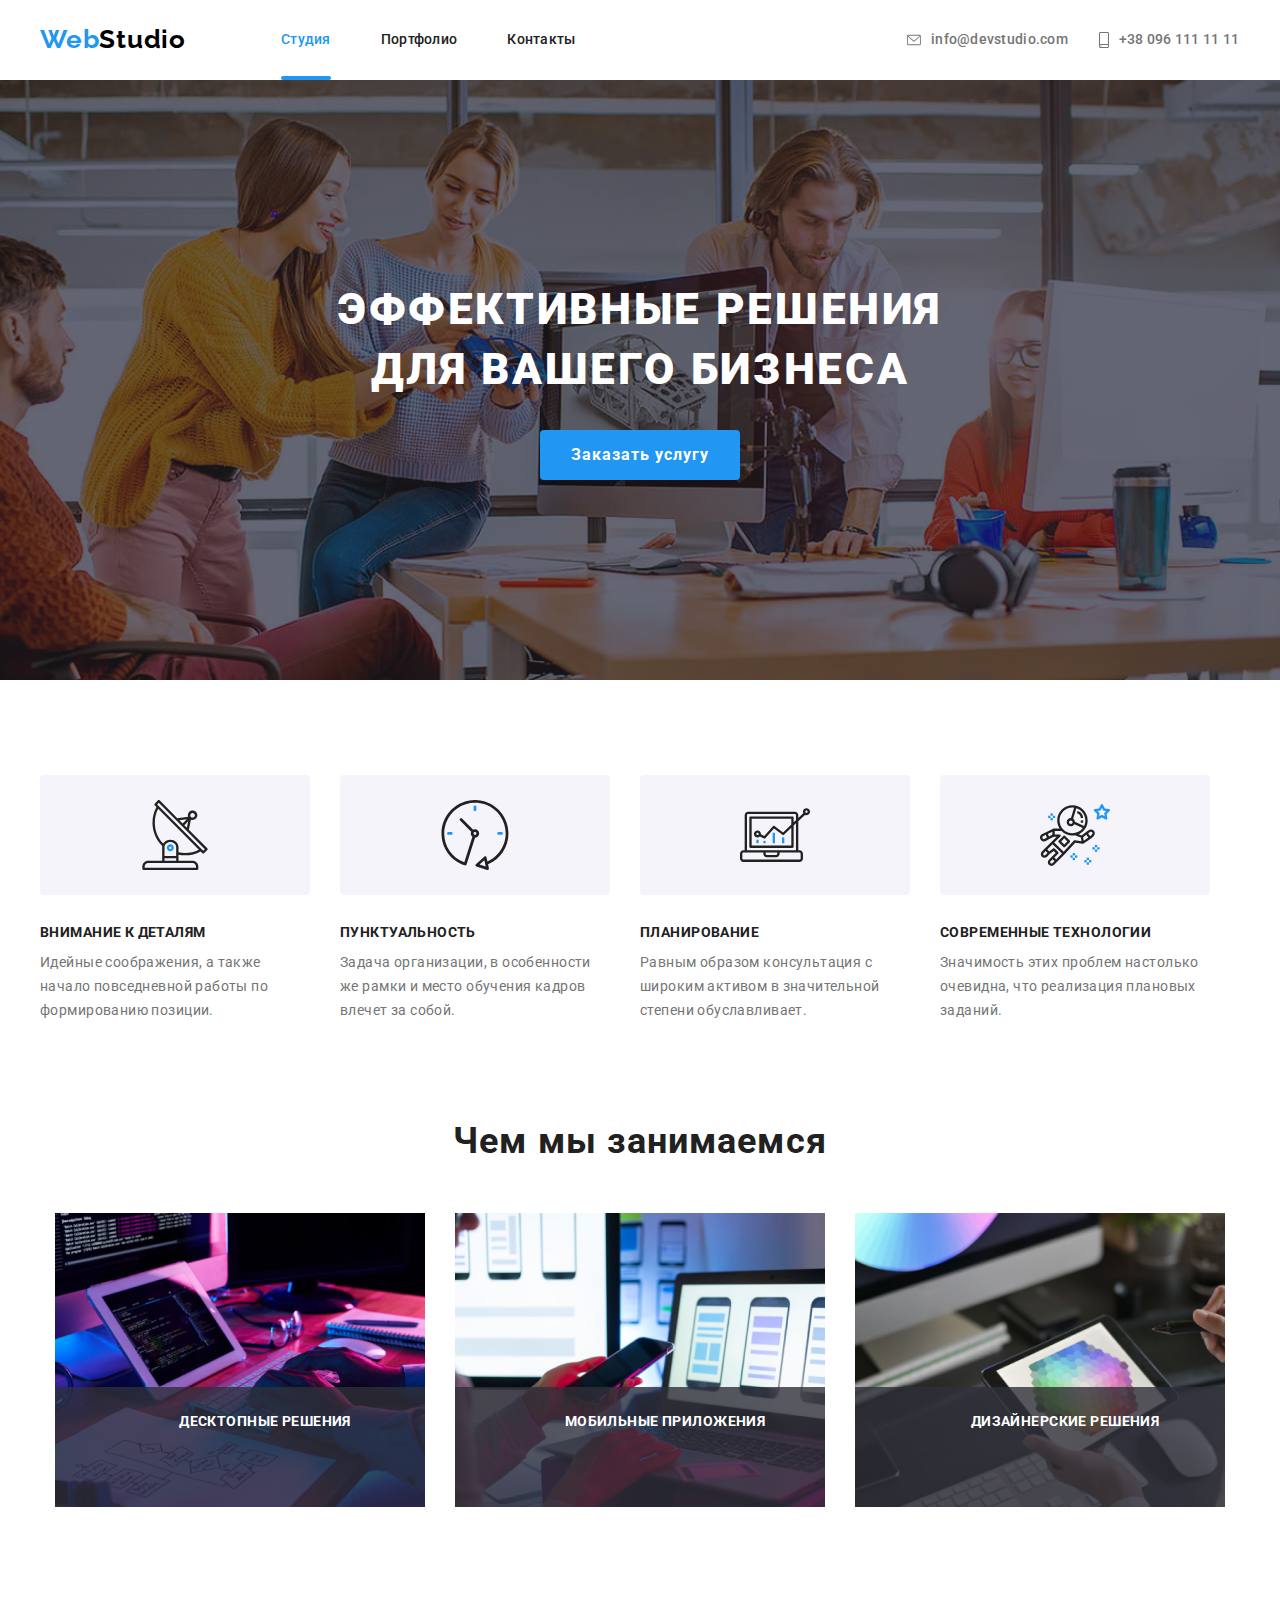
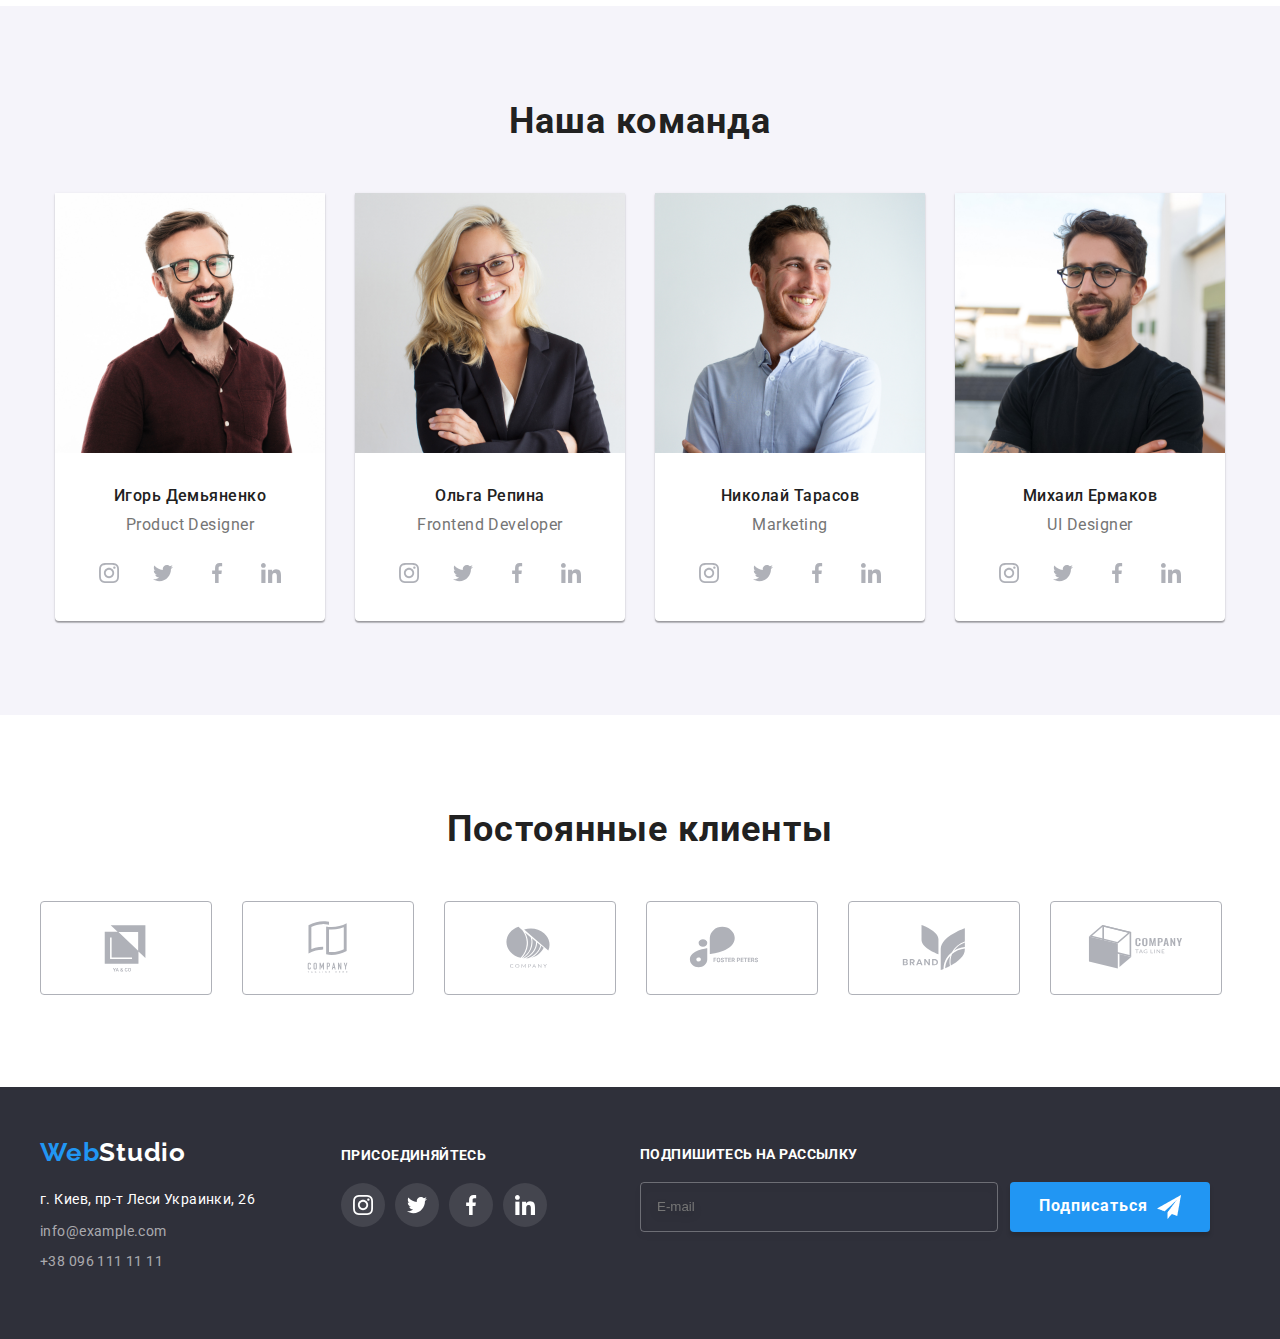
==== commit 66f3b659: "Update index.html" ====
--- a/index.html
+++ b/index.html
@@ -481,7 +481,7 @@
           </ul>
         </div>
         <div class="invite">
-          <p class="invite__text">подпишитесь на рассылку</p>
+          <p class="invite__title">подпишитесь на рассылку</p>
           <div class="invite__wrap">
             <form class="invite__form">
               <input
